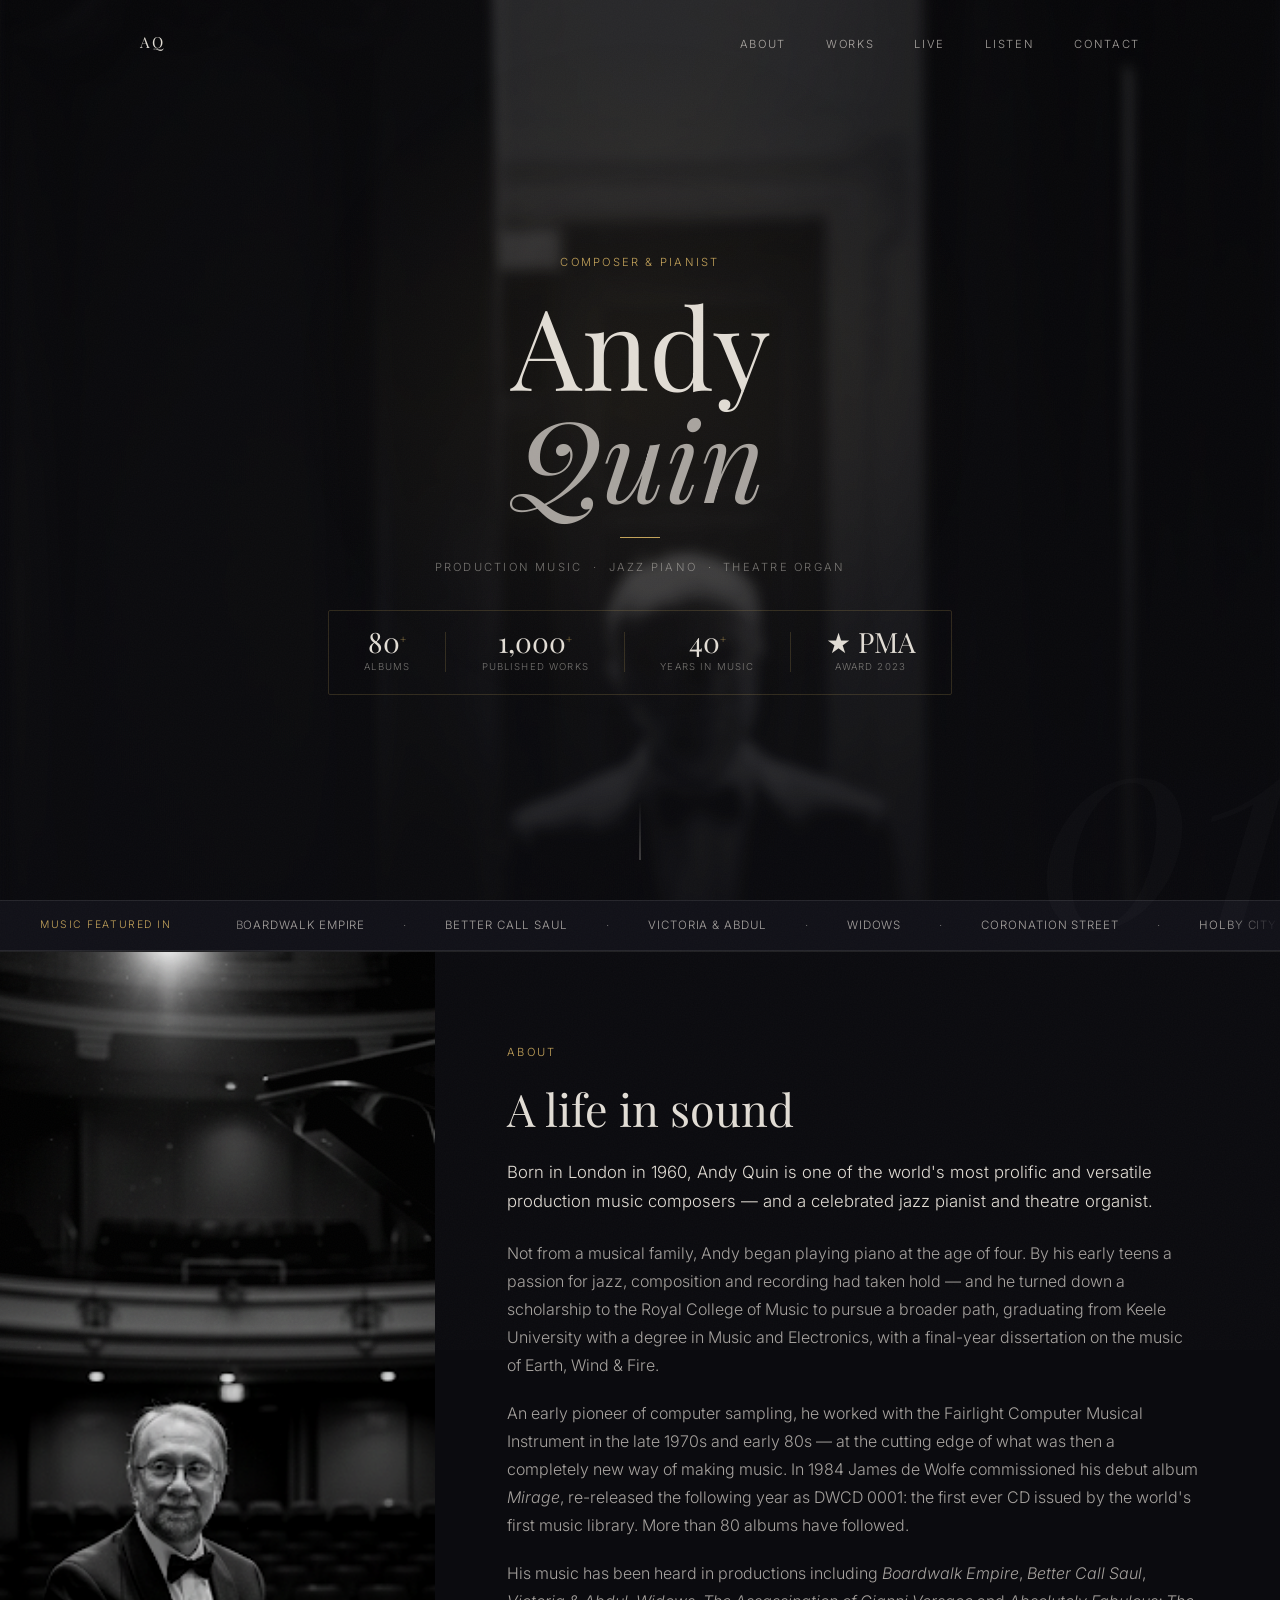
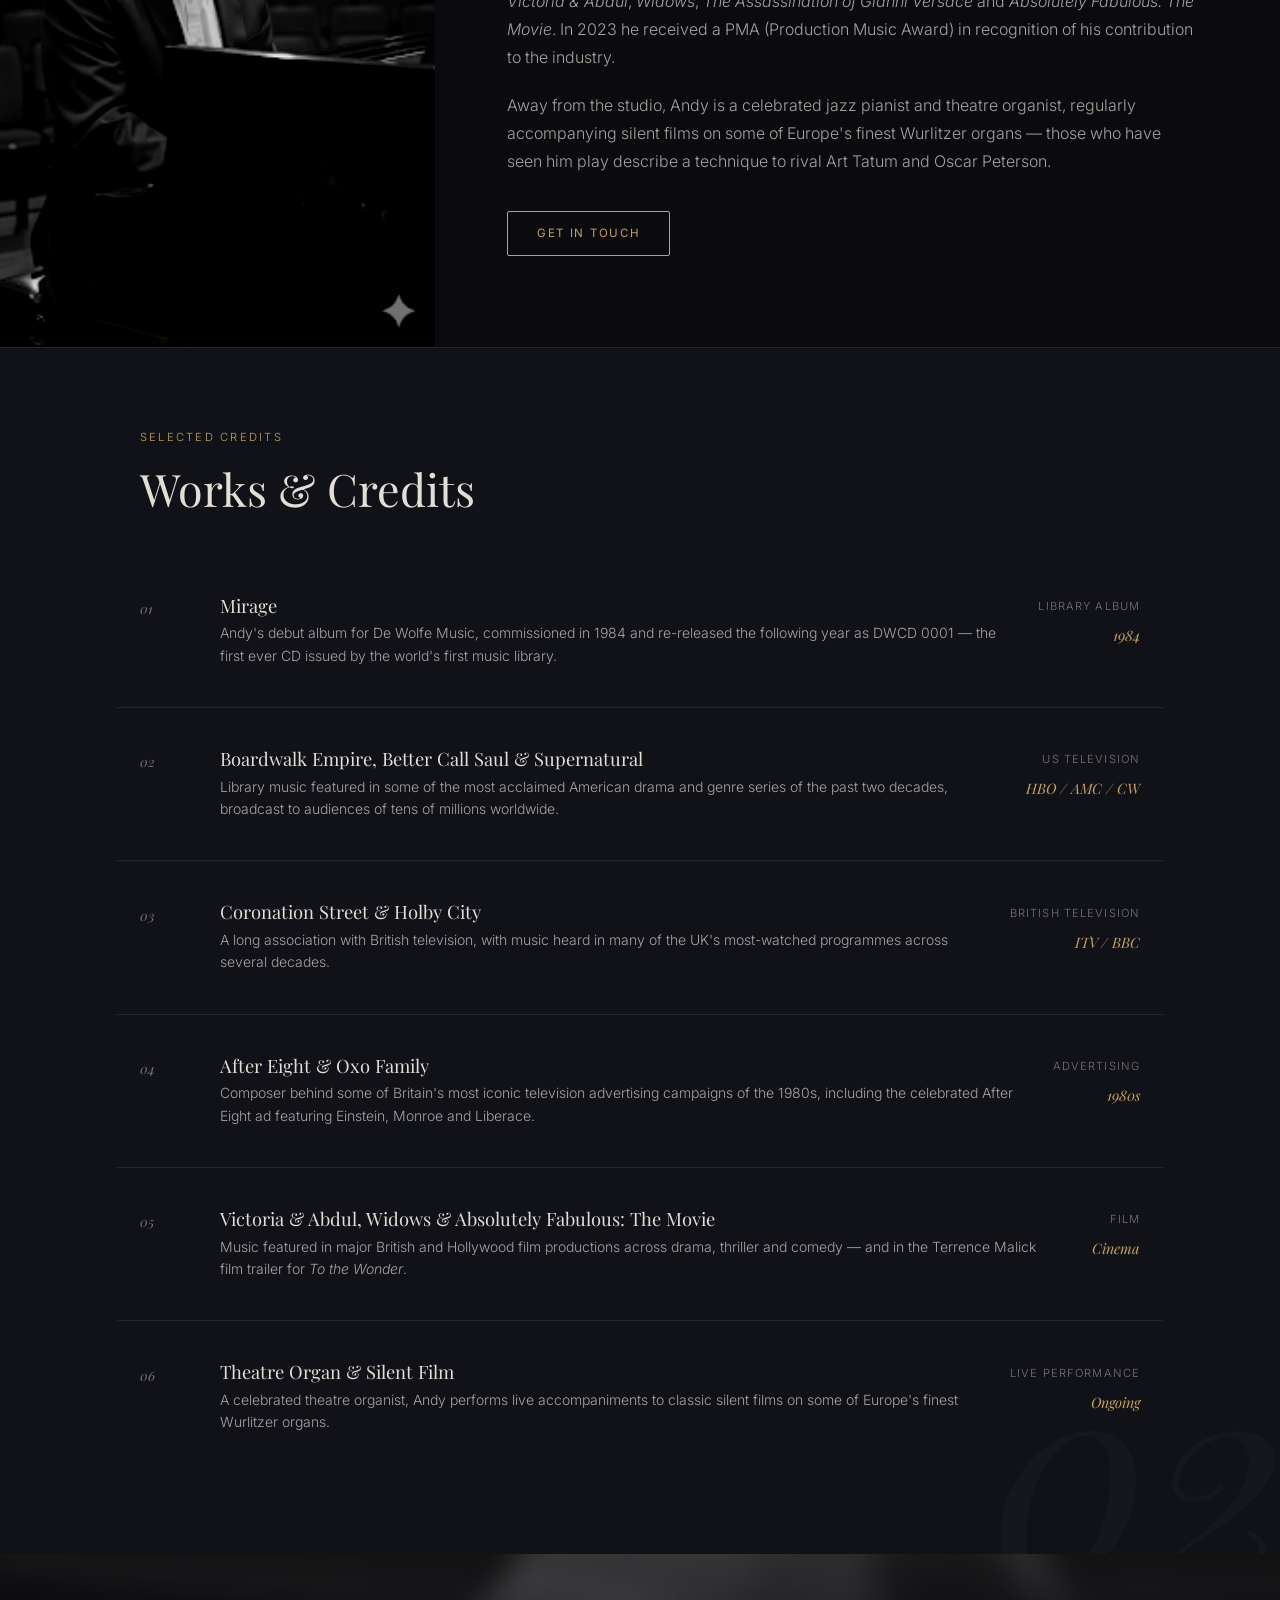
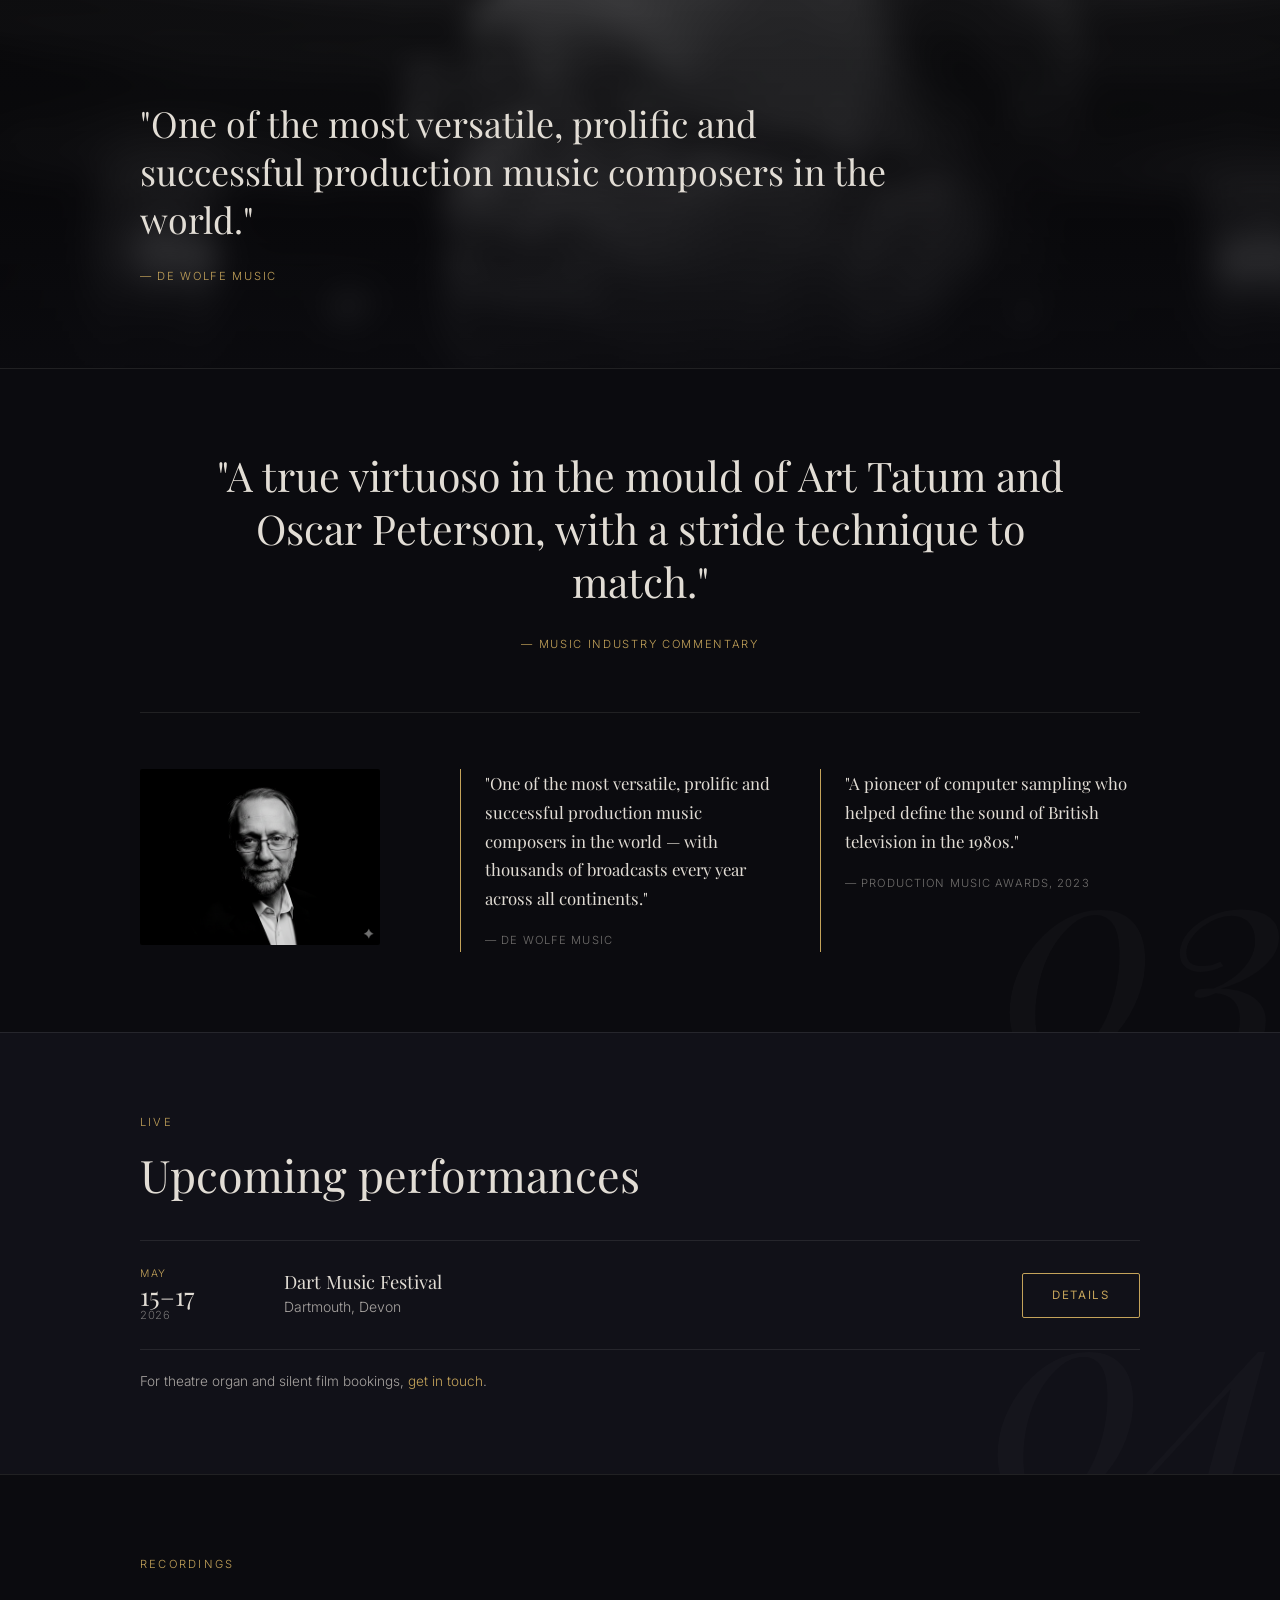
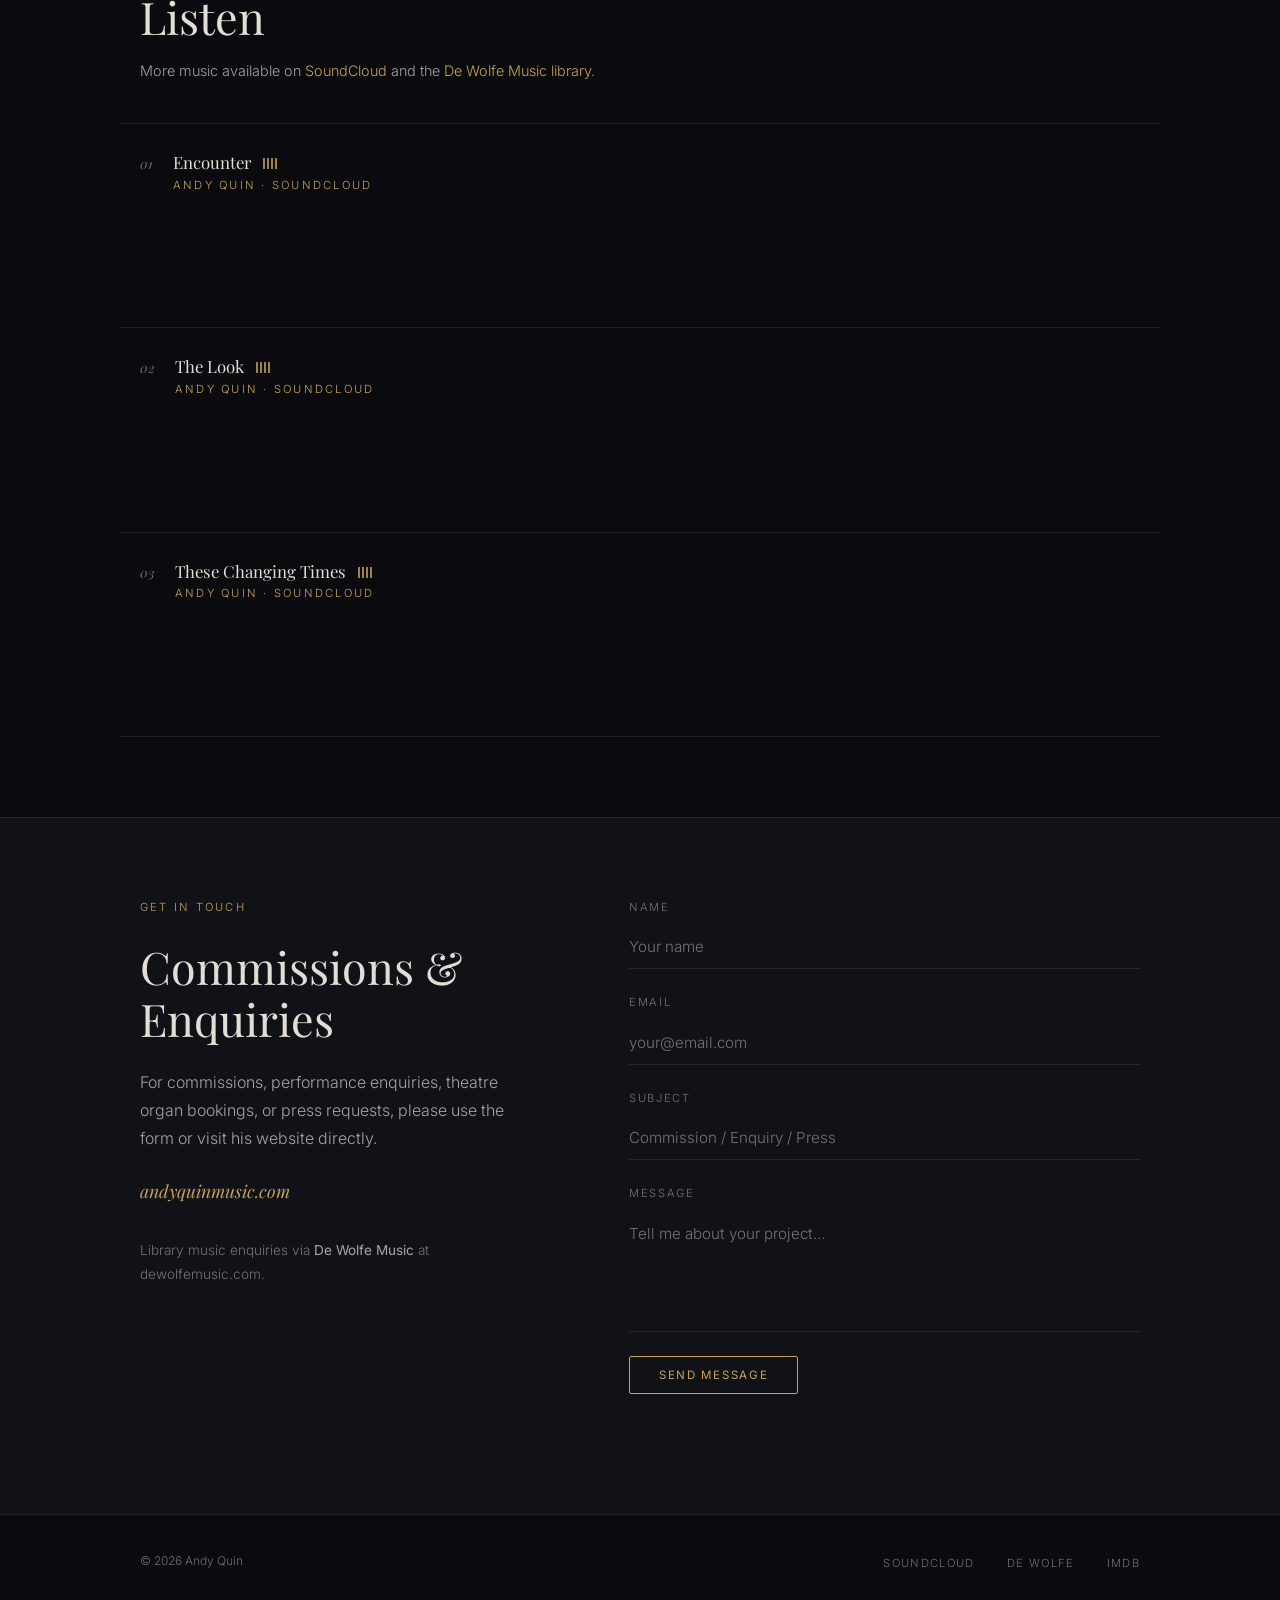
==== index.html @ f28c2cbe "Update site URLs after repository rename to Andy-website Co-Authored-By: Claude Fable 5 <noreply@ant" ====
<!DOCTYPE html>
<html lang="en-GB">
<head>
  <meta charset="UTF-8" />
  <meta name="viewport" content="width=device-width, initial-scale=1.0" />

  <!-- Primary SEO -->
  <title>Andy Quin | Composer, Jazz Pianist &amp; Theatre Organist</title>
  <meta name="description" content="Andy Quin is a British composer, jazz pianist and theatre organist. Over 80 albums for De Wolfe Music, with music heard in Boardwalk Empire, Better Call Saul, Victoria &amp; Abdul, and Coronation Street. PMA Award 2023." />
  <meta name="keywords" content="Andy Quin, composer, jazz pianist, theatre organist, production music, De Wolfe Music, British composer, film music, TV music" />
  <link rel="canonical" href="https://jqcode.github.io/Andy-website/" />

  <!-- Open Graph (social sharing) -->
  <meta property="og:type"        content="profile" />
  <meta property="og:title"       content="Andy Quin | Composer, Jazz Pianist &amp; Theatre Organist" />
  <meta property="og:description" content="British composer, jazz pianist and theatre organist. Over 80 albums for De Wolfe Music, with music heard in Boardwalk Empire, Better Call Saul, Victoria &amp; Abdul, and Coronation Street." />
  <meta property="og:url"         content="https://jqcode.github.io/Andy-website/" />
  <meta property="og:image"       content="https://jqcode.github.io/Andy-website/images/andy-piano.png" />
  <meta property="og:image:alt"   content="Andy Quin at a Steinway grand piano in a concert hall" />
  <meta property="og:locale"      content="en_GB" />
  <meta property="profile:first_name" content="Andy" />
  <meta property="profile:last_name"  content="Quin" />

  <!-- Twitter / X Card -->
  <meta name="twitter:card"        content="summary_large_image" />
  <meta name="twitter:title"       content="Andy Quin | Composer, Jazz Pianist &amp; Theatre Organist" />
  <meta name="twitter:description" content="British composer, jazz pianist and theatre organist. Over 80 albums for De Wolfe Music. PMA Award 2023." />
  <meta name="twitter:image"       content="https://jqcode.github.io/Andy-website/images/andy-piano.png" />

  <!-- Favicon (initials as inline SVG) -->
  <link rel="icon" href="data:image/svg+xml,<svg xmlns='http://www.w3.org/2000/svg' viewBox='0 0 32 32'><rect width='32' height='32' fill='%230b0b0f'/><text x='50%25' y='54%25' dominant-baseline='middle' text-anchor='middle' font-family='Georgia,serif' font-size='13' fill='%23c4a35a'>AQ</text></svg>" />

  <!-- Preload hero background image so it doesn't delay LCP -->
  <link rel="preload" as="image" href="images/andy-silhouette.png" fetchpriority="high" />

  <!-- Fonts -->
  <link rel="preconnect" href="https://fonts.googleapis.com" />
  <link rel="preconnect" href="https://fonts.gstatic.com" crossorigin />
  <link href="https://fonts.googleapis.com/css2?family=Playfair+Display:ital,wght@0,400;0,700;1,400;1,700&family=Inter:wght@200;300;400&display=swap" rel="stylesheet" />

  <link rel="stylesheet" href="styles.css" />

  <!-- Structured data: Person -->
  <script type="application/ld+json">
  {
    "@context": "https://schema.org",
    "@type": "Person",
    "name": "Andy Quin",
    "alternateName": "Andrew James Quin",
    "jobTitle": "Composer, Jazz Pianist and Theatre Organist",
    "description": "British composer, jazz pianist and theatre organist. One of the world's most prolific production music composers, with over 80 albums for De Wolfe Music and music heard in productions including Boardwalk Empire, Better Call Saul, Victoria & Abdul, and Coronation Street.",
    "birthDate": "1960-08-12",
    "birthPlace": {
      "@type": "Place",
      "name": "London, England"
    },
    "nationality": "British",
    "url": "https://jqcode.github.io/Andy-website/",
    "image": "https://jqcode.github.io/Andy-website/images/andy-piano.png",
    "sameAs": [
      "https://en.wikipedia.org/wiki/Andy_Quin",
      "https://www.imdb.com/name/nm1866213/",
      "https://soundcloud.com/andy-quin",
      "https://www.dewolfemusic.com/page/andy_quin",
      "http://www.andyquinmusic.com"
    ],
    "award": "Production Music Award (PMA) 2023",
    "alumniOf": {
      "@type": "CollegeOrUniversity",
      "name": "Keele University"
    },
    "genre": ["Production music", "Jazz", "Orchestral", "Film and television music"]
  }
  </script>

  <!-- Structured data: Upcoming event -->
  <script type="application/ld+json">
  {
    "@context": "https://schema.org",
    "@type": "MusicEvent",
    "name": "Andy Quin — Dart Music Festival",
    "startDate": "2026-05-15",
    "endDate": "2026-05-17",
    "eventStatus": "https://schema.org/EventScheduled",
    "eventAttendanceMode": "https://schema.org/OfflineEventAttendanceMode",
    "location": {
      "@type": "Place",
      "name": "Dart Music Festival",
      "address": {
        "@type": "PostalAddress",
        "addressLocality": "Dartmouth",
        "addressRegion": "Devon",
        "addressCountry": "GB"
      }
    },
    "performer": {
      "@type": "Person",
      "name": "Andy Quin"
    },
    "url": "https://www.dartmusicfestival.co.uk/act/andy-quin/"
  }
  </script>
</head>
<body>

  <!-- Preloader -->
  <div class="preloader" id="preloader" aria-hidden="true">
    <span class="preloader-logo">AQ</span>
  </div>

  <!-- Custom cursor (desktop only) -->
  <div class="cursor-dot"  id="cursor-dot"  aria-hidden="true"></div>
  <div class="cursor-ring" id="cursor-ring" aria-hidden="true"></div>

  <!-- Scroll progress line -->
  <div class="scroll-progress" id="scroll-progress" aria-hidden="true"></div>

  <main>
  <!-- Grain overlay -->
  <div class="grain" aria-hidden="true"></div>

  <!-- Navigation -->
  <nav id="nav">
    <div class="nav-inner">
      <a href="#hero" class="nav-logo">AQ</a>
      <button class="nav-toggle" aria-label="Toggle menu" aria-expanded="false">
        <span></span><span></span>
      </button>
      <ul class="nav-links">
        <li><a href="#about">About</a></li>
        <li><a href="#portfolio">Works</a></li>
        <li><a href="#live">Live</a></li>
        <li><a href="#audio">Listen</a></li>
        <li><a href="#contact">Contact</a></li>
      </ul>
    </div>
  </nav>

  <!-- Hero -->
  <section id="hero">
    <div class="hero-bg" aria-hidden="true"></div>
    <div class="hero-glow" aria-hidden="true"></div>
    <div class="hero-content reveal">
      <p class="label">Composer &amp; Pianist</p>
      <h1>
        <span class="h1-line h1-line-1">Andy</span><br />
        <span class="h1-line h1-line-2"><em>Quin</em></span>
      </h1>
      <div class="hero-rule" aria-hidden="true"></div>
      <p class="hero-sub">Production Music &nbsp;·&nbsp; Jazz Piano &nbsp;·&nbsp; Theatre Organ</p>
      <div class="hero-stats">
        <div class="hero-stat">
          <span class="stat-num"><span class="count" data-target="80">0</span><sup>+</sup></span>
          <span class="stat-label">Albums</span>
        </div>
        <div class="hero-stat-divider" aria-hidden="true"></div>
        <div class="hero-stat">
          <span class="stat-num"><span class="count" data-target="1000">0</span><sup>+</sup></span>
          <span class="stat-label">Published works</span>
        </div>
        <div class="hero-stat-divider" aria-hidden="true"></div>
        <div class="hero-stat">
          <span class="stat-num"><span class="count" data-target="40">0</span><sup>+</sup></span>
          <span class="stat-label">Years in music</span>
        </div>
        <div class="hero-stat-divider" aria-hidden="true"></div>
        <div class="hero-stat">
          <span class="stat-num">★ PMA</span>
          <span class="stat-label">Award 2023</span>
        </div>
      </div>
    </div>
    <a href="#about" class="hero-scroll" aria-label="Scroll down">
      <span class="hero-scroll-line"></span>
    </a>
  </section>

  <!-- Featured in -->
  <div class="featured-bar">
    <p class="featured-label">Music featured in</p>
    <div class="featured-ticker-wrap">
      <ul class="featured-ticker">
        <li>Boardwalk Empire</li>
        <li>Better Call Saul</li>
        <li>Victoria &amp; Abdul</li>
        <li>Widows</li>
        <li>Coronation Street</li>
        <li>Holby City</li>
        <li>Supernatural</li>
        <li>Absolutely Fabulous</li>
        <li>Boardwalk Empire</li>
        <li>Better Call Saul</li>
        <li>Victoria &amp; Abdul</li>
        <li>Widows</li>
        <li>Coronation Street</li>
        <li>Holby City</li>
        <li>Supernatural</li>
        <li>Absolutely Fabulous</li>
      </ul>
    </div>
  </div>

  <!-- About -->
  <section id="about">
    <div class="container two-col reveal">
      <div class="about-image clip-reveal">
        <div class="image-frame">
          <img src="images/andy-piano.png" alt="Andy Quin at a Steinway grand piano in a concert hall" loading="lazy" width="224" height="512" />
        </div>
      </div>
      <div class="about-text">
        <p class="label">About</p>
        <h2>A life in sound</h2>
        <p class="lead">Born in London in 1960, Andy Quin is one of the world's most prolific and versatile production music composers — and a celebrated jazz pianist and theatre organist.</p>
        <p>Not from a musical family, Andy began playing piano at the age of four. By his early teens a passion for jazz, composition and recording had taken hold — and he turned down a scholarship to the Royal College of Music to pursue a broader path, graduating from Keele University with a degree in Music and Electronics, with a final-year dissertation on the music of Earth, Wind &amp; Fire.</p>
        <p class="mobile-hide">An early pioneer of computer sampling, he worked with the Fairlight Computer Musical Instrument in the late 1970s and early 80s — at the cutting edge of what was then a completely new way of making music. In 1984 James de Wolfe commissioned his debut album <em>Mirage</em>, re-released the following year as DWCD 0001: the first ever CD issued by the world's first music library. More than 80 albums have followed.</p>
        <p class="mobile-hide">His music has been heard in productions including <em>Boardwalk Empire</em>, <em>Better Call Saul</em>, <em>Victoria &amp; Abdul</em>, <em>Widows</em>, <em>The Assassination of Gianni Versace</em> and <em>Absolutely Fabulous: The Movie</em>. In 2023 he received a PMA (Production Music Award) in recognition of his contribution to the industry.</p>
        <p>Away from the studio, Andy is a celebrated jazz pianist and theatre organist, regularly accompanying silent films on some of Europe's finest Wurlitzer organs — those who have seen him play describe a technique to rival Art Tatum and Oscar Peterson.</p>
        <a href="#contact" class="btn">Get in touch</a>
      </div>
    </div>
  </section>

  <!-- Portfolio -->
  <section id="portfolio">
    <div class="container">
      <div class="section-header reveal">
        <p class="label">Selected credits</p>
        <h2>Works &amp; Credits</h2>
      </div>
      <ol class="works-list">

        <li class="work-row reveal">
          <span class="work-num">01</span>
          <div class="work-main">
            <h3>Mirage</h3>
            <p>Andy's debut album for De Wolfe Music, commissioned in 1984 and re-released the following year as DWCD 0001 — the first ever CD issued by the world's first music library.</p>
          </div>
          <div class="work-meta">
            <span class="work-type">Library Album</span>
            <span class="work-year">1984</span>
          </div>
        </li>

        <li class="work-row reveal">
          <span class="work-num">02</span>
          <div class="work-main">
            <h3>Boardwalk Empire, Better Call Saul &amp; Supernatural</h3>
            <p>Library music featured in some of the most acclaimed American drama and genre series of the past two decades, broadcast to audiences of tens of millions worldwide.</p>
          </div>
          <div class="work-meta">
            <span class="work-type">US Television</span>
            <span class="work-year">HBO / AMC / CW</span>
          </div>
        </li>

        <li class="work-row reveal">
          <span class="work-num">03</span>
          <div class="work-main">
            <h3>Coronation Street &amp; Holby City</h3>
            <p>A long association with British television, with music heard in many of the UK's most-watched programmes across several decades.</p>
          </div>
          <div class="work-meta">
            <span class="work-type">British Television</span>
            <span class="work-year">ITV / BBC</span>
          </div>
        </li>

        <li class="work-row reveal">
          <span class="work-num">04</span>
          <div class="work-main">
            <h3>After Eight &amp; Oxo Family</h3>
            <p>Composer behind some of Britain's most iconic television advertising campaigns of the 1980s, including the celebrated After Eight ad featuring Einstein, Monroe and Liberace.</p>
          </div>
          <div class="work-meta">
            <span class="work-type">Advertising</span>
            <span class="work-year">1980s</span>
          </div>
        </li>

        <li class="work-row reveal">
          <span class="work-num">05</span>
          <div class="work-main">
            <h3>Victoria &amp; Abdul, Widows &amp; Absolutely Fabulous: The Movie</h3>
            <p>Music featured in major British and Hollywood film productions across drama, thriller and comedy — and in the Terrence Malick film trailer for <em>To the Wonder</em>.</p>
          </div>
          <div class="work-meta">
            <span class="work-type">Film</span>
            <span class="work-year">Cinema</span>
          </div>
        </li>

        <li class="work-row reveal">
          <span class="work-num">06</span>
          <div class="work-main">
            <h3>Theatre Organ &amp; Silent Film</h3>
            <p>A celebrated theatre organist, Andy performs live accompaniments to classic silent films on some of Europe's finest Wurlitzer organs.</p>
          </div>
          <div class="work-meta">
            <span class="work-type">Live Performance</span>
            <span class="work-year">Ongoing</span>
          </div>
        </li>

      </ol>
    </div>
  </section>

  <!-- Cinematic break -->
  <div class="image-break" aria-hidden="true">
    <div class="image-break-bg" aria-hidden="true"></div>
    <div class="image-break-inner">
      <p class="image-break-quote">"One of the most versatile, prolific and successful production music composers in the world."</p>
      <cite>— De Wolfe Music</cite>
    </div>
  </div>

  <!-- Press quotes -->
  <section id="press">
    <div class="container">
      <div class="press-featured reveal">
        <p class="press-featured-quote">"A true virtuoso in the mould of Art&nbsp;Tatum and Oscar&nbsp;Peterson, with a stride technique to match."</p>
        <cite>— Music industry commentary</cite>
      </div>
      <div class="press-lower">
        <div class="press-portrait reveal">
          <img src="images/andy-portrait.png" alt="Andy Quin — close-up portrait" loading="lazy" width="512" height="374" />
        </div>
        <div class="quotes-grid">
          <blockquote class="quote reveal">
            <p>"One of the most versatile, prolific and successful production music composers in the world — with thousands of broadcasts every year across all continents."</p>
            <cite>— De Wolfe Music</cite>
          </blockquote>
          <blockquote class="quote reveal">
            <p>"A pioneer of computer sampling who helped define the sound of British television in the 1980s."</p>
            <cite>— Production Music Awards, 2023</cite>
          </blockquote>
        </div>
      </div>
    </div>
  </section>

  <!-- Live -->
  <section id="live">
    <div class="container">
      <div class="section-header reveal">
        <p class="label">Live</p>
        <h2>Upcoming performances</h2>
      </div>
      <div class="events-list">
        <div class="event-row reveal">
          <div class="event-date">
            <span class="event-month">May</span>
            <span class="event-day">15–17</span>
            <span class="event-year">2026</span>
          </div>
          <div class="event-info">
            <h3>Dart Music Festival</h3>
            <p>Dartmouth, Devon</p>
          </div>
          <a href="https://www.dartmusicfestival.co.uk/act/andy-quin/" target="_blank" rel="noopener" class="btn">Details</a>
        </div>
        <p class="events-note reveal">For theatre organ and silent film bookings, <a href="#contact">get in touch</a>.</p>
      </div>
    </div>
  </section>

  <!-- Audio -->
  <section id="audio">
    <div class="container">
      <div class="section-header reveal">
        <p class="label">Recordings</p>
        <h2>Listen</h2>
        <p style="color:var(--text2);font-size:.9rem;">More music available on <a href="https://soundcloud.com/andy-quin" target="_blank" rel="noopener" style="color:var(--gold)">SoundCloud</a> and the <a href="https://www.dewolfemusic.com/page/andy_quin" target="_blank" rel="noopener" style="color:var(--gold)">De Wolfe Music library</a>.</p>
      </div>
      <div class="audio-list">

        <div class="sc-item reveal">
          <div class="sc-meta">
            <span class="sc-num">01</span>
            <div class="sc-titles">
              <h3>Encounter <span class="eq" aria-hidden="true"><i></i><i></i><i></i><i></i></span></h3>
              <span class="label">Andy Quin · SoundCloud</span>
            </div>
          </div>
          <iframe class="sc-embed" scrolling="no" frameborder="no" allow="autoplay"
            src="https://w.soundcloud.com/player/?url=https%3A//soundcloud.com/andy-quin/encounter&color=%23c4a35a&auto_play=false&hide_related=true&show_comments=false&show_user=false&show_reposts=false&show_teaser=false"></iframe>
        </div>

        <div class="sc-item reveal">
          <div class="sc-meta">
            <span class="sc-num">02</span>
            <div class="sc-titles">
              <h3>The Look <span class="eq" aria-hidden="true"><i></i><i></i><i></i><i></i></span></h3>
              <span class="label">Andy Quin · SoundCloud</span>
            </div>
          </div>
          <iframe class="sc-embed" scrolling="no" frameborder="no" allow="autoplay"
            src="https://w.soundcloud.com/player/?url=https%3A//soundcloud.com/andy-quin/the-look&color=%23c4a35a&auto_play=false&hide_related=true&show_comments=false&show_user=false&show_reposts=false&show_teaser=false"></iframe>
        </div>

        <div class="sc-item reveal">
          <div class="sc-meta">
            <span class="sc-num">03</span>
            <div class="sc-titles">
              <h3>These Changing Times <span class="eq" aria-hidden="true"><i></i><i></i><i></i><i></i></span></h3>
              <span class="label">Andy Quin · SoundCloud</span>
            </div>
          </div>
          <iframe class="sc-embed" scrolling="no" frameborder="no" allow="autoplay"
            src="https://w.soundcloud.com/player/?url=https%3A//soundcloud.com/andy-quin/these-changing-times&color=%23c4a35a&auto_play=false&hide_related=true&show_comments=false&show_user=false&show_reposts=false&show_teaser=false"></iframe>
        </div>

      </div>
    </div>
  </section>

  <!-- Contact -->
  <section id="contact">
    <div class="container contact-inner">
      <div class="contact-text reveal">
        <p class="label">Get in touch</p>
        <h2>Commissions &amp; Enquiries</h2>
        <p>For commissions, performance enquiries, theatre organ bookings, or press requests, please use the form or visit his website directly.</p>
        <a href="http://www.andyquinmusic.com" target="_blank" rel="noopener" class="contact-email">andyquinmusic.com</a>
        <p class="contact-rep">Library music enquiries via <strong>De Wolfe Music</strong> at dewolfemusic.com.</p>
      </div>
      <!-- Replace YOUR_FORM_ID with your Formspree form ID at formspree.io -->
      <form class="contact-form reveal" action="https://formspree.io/f/YOUR_FORM_ID" method="POST" novalidate>
        <label for="name">
          <span>Name</span>
          <input id="name" name="name" type="text" required placeholder="Your name" />
        </label>
        <label for="email">
          <span>Email</span>
          <input id="email" name="email" type="email" required placeholder="your@email.com" />
        </label>
        <label for="subject">
          <span>Subject</span>
          <input id="subject" name="subject" type="text" placeholder="Commission / Enquiry / Press" />
        </label>
        <label for="message">
          <span>Message</span>
          <textarea id="message" name="message" required rows="5" placeholder="Tell me about your project…"></textarea>
        </label>
        <button type="submit" class="btn">Send message</button>
        <p class="form-status" aria-live="polite"></p>
      </form>
    </div>
  </section>

  <!-- Footer -->
  <footer>
    <div class="container footer-inner">
      <p>&copy; <span id="year"></span> Andy Quin</p>
      <ul class="footer-links">
        <li><a href="https://soundcloud.com/andy-quin" target="_blank" rel="noopener">SoundCloud</a></li>
        <li><a href="https://www.dewolfemusic.com/page/andy_quin" target="_blank" rel="noopener">De Wolfe</a></li>
        <li><a href="https://www.imdb.com/name/nm1866213/" target="_blank" rel="noopener">IMDb</a></li>
      </ul>
    </div>
  </footer>
  </main>

  <script src="script.js"></script>
</body>
</html>
---- styles.css ----
/* ─── Reset & base ─────────────────────────────────────────────────────────── */
*, *::before, *::after { box-sizing: border-box; margin: 0; padding: 0; }

:root {
  --bg:       #0b0b0f;
  --bg2:      #111118;
  --bg3:      #16161f;
  --text:     #e2ddd5;
  --text2:    rgba(226,221,213,.72);
  --text3:    rgba(226,221,213,.48);
  --gold:     #c4a35a;
  --gold2:    #dbbf7a;
  --rule:     rgba(226,221,213,.1);
  --radius:   2px;
  --font-serif: 'Playfair Display', Georgia, serif;
  --font-sans:  'Inter', system-ui, sans-serif;
  --ease:     cubic-bezier(.22,.61,.36,1);
}

html { scroll-behavior: smooth; font-size: 16px; }

body {
  font-family: var(--font-sans);
  font-weight: 300;
  color: var(--text);
  background: var(--bg);
  line-height: 1.75;
  -webkit-font-smoothing: antialiased;
}

h1, h2, h3 { font-family: var(--font-serif); font-weight: 400; line-height: 1.15; }
h2 { font-size: clamp(2rem, 4vw, 2.8rem); margin-bottom: 2.5rem; }
h3 { font-size: 1.15rem; }

p { color: var(--text2); }
a { color: inherit; text-decoration: none; }

/* Keep aspect ratio: width/height attributes reserve space but must not
   force a fixed height once CSS makes the width fluid */
img { max-width: 100%; height: auto; }

.container { max-width: 1080px; margin: 0 auto; padding: 0 2.5rem; }
section { padding: 5rem 0; }

.label {
  font-size: .7rem;
  letter-spacing: .2em;
  text-transform: uppercase;
  color: var(--gold);
  margin-bottom: 1rem;
  display: block;
}

.section-header { margin-bottom: 2.5rem; }
.section-header h2 { margin-bottom: 1rem; }

::selection { background: rgba(196,163,90,.35); color: var(--text); }

/* ─── Scroll progress line ──────────────────────────────────────────────────── */
.scroll-progress {
  position: fixed;
  top: 0; left: 0; right: 0;
  height: 2px;
  background: linear-gradient(to right, var(--gold), var(--gold2));
  transform: scaleX(0);
  transform-origin: left;
  z-index: 101;
  pointer-events: none;
}

/* ─── Grain ─────────────────────────────────────────────────────────────────── */
.grain {
  position: fixed;
  inset: -50%;
  width: 200%;
  height: 200%;
  background-image:
    url("data:image/svg+xml,%3Csvg xmlns='http://www.w3.org/2000/svg' width='300' height='300'%3E%3Cfilter id='n'%3E%3CfeTurbulence type='fractalNoise' baseFrequency='0.75' numOctaves='4' stitchTiles='stitch'/%3E%3C/filter%3E%3Crect width='300' height='300' filter='url(%23n)' opacity='1'/%3E%3C/svg%3E");
  opacity: .028;
  pointer-events: none;
  z-index: 9999;
  animation: grain-shift 8s steps(2) infinite;
}
@keyframes grain-shift {
  0%   { transform: translate(0, 0); }
  25%  { transform: translate(-2%, -1%); }
  50%  { transform: translate(1%, 2%); }
  75%  { transform: translate(2%, -2%); }
  100% { transform: translate(0, 0); }
}

/* ─── Preloader ─────────────────────────────────────────────────────────────── */
.preloader {
  position: fixed;
  inset: 0;
  background: var(--bg);
  z-index: 10000;
  display: flex;
  align-items: center;
  justify-content: center;
  transition: opacity .7s var(--ease), visibility .7s var(--ease);
}
.preloader.done {
  opacity: 0;
  visibility: hidden;
  pointer-events: none;
}
.preloader-logo {
  font-family: var(--font-serif);
  font-style: italic;
  font-size: 2.2rem;
  letter-spacing: .3em;
  color: var(--gold);
  animation: preloader-in 1s var(--ease) both;
}
@keyframes preloader-in {
  from { opacity: 0; transform: scale(.92); }
  to   { opacity: 1; transform: scale(1); }
}

/* ─── Custom cursor (desktop only) ──────────────────────────────────────────── */
.cursor-dot,
.cursor-ring {
  position: fixed;
  border-radius: 50%;
  pointer-events: none;
  z-index: 9998;
  transform: translate(-50%, -50%);
  opacity: 0;
  transition: opacity .4s;
}
.cursor-dot {
  width: 5px; height: 5px;
  background: var(--gold);
  transition: opacity .4s, transform .08s linear;
}
.cursor-ring {
  width: 34px; height: 34px;
  border: 1px solid rgba(196,163,90,.45);
  transition: opacity .4s, width .25s var(--ease), height .25s var(--ease),
              border-color .25s, transform .12s linear;
}
body.cursor-ready .cursor-dot,
body.cursor-ready .cursor-ring { opacity: 1; }
body.cursor-hover .cursor-ring {
  width: 52px; height: 52px;
  border-color: rgba(196,163,90,.9);
}
@media (hover: none), (pointer: coarse) {
  .cursor-dot, .cursor-ring { display: none; }
}

/* ─── Scroll reveal ─────────────────────────────────────────────────────────── */
.reveal {
  opacity: 0;
  transform: translateY(24px);
  transition: opacity .8s var(--ease), transform .8s var(--ease);
}
.reveal.visible {
  opacity: 1;
  transform: translateY(0);
}

/* Clip-path wipe reveal (for About image).
   The clip lives on the inner frame, not the observed element — a fully
   clipped element reports zero intersection and the reveal never fires. */
.clip-reveal .image-frame {
  clip-path: inset(0 0 100% 0);
  transition: clip-path 1.1s cubic-bezier(.22,.61,.36,1);
}
.clip-reveal.visible .image-frame {
  clip-path: inset(0 0 0% 0);
}

/* Hero h1 line stagger */
.h1-line {
  display: inline-block;
  opacity: 0;
  transform: translateY(28px);
  transition: opacity 1s var(--ease), transform 1s var(--ease);
}
.h1-line-2 { transition-delay: .18s; }
.hero-content.visible .h1-line {
  opacity: 1;
  transform: translateY(0);
}

/* Per-letter rise (spans injected by JS; falls back to line stagger above) */
.h1-line.has-chars {
  opacity: 1;
  transform: none;
  transition: none;
}
.char {
  display: inline-block;
  opacity: 0;
  transform: translateY(.7em) rotate(3deg);
  transition: opacity .7s var(--ease), transform .95s var(--ease);
  transition-delay: calc(var(--lb, 0s) + var(--ci) * .045s);
}
.h1-line-2 .char { --lb: .3s; }
.hero-content.visible .char {
  opacity: 1;
  transform: translateY(0) rotate(0deg);
}

/* Once scroll parallax takes over the hero content, kill the reveal transition */
.hero-content.parallax { transition: none; }

/* ─── Buttons ───────────────────────────────────────────────────────────────── */
.btn {
  display: inline-block;
  padding: .7rem 1.8rem;
  border: 1px solid var(--gold);
  color: var(--gold);
  font-family: var(--font-sans);
  font-weight: 400;
  font-size: .72rem;
  letter-spacing: .15em;
  text-transform: uppercase;
  border-radius: var(--radius);
  cursor: pointer;
  background: transparent;
  position: relative;
  overflow: hidden;
  transition: color .35s var(--ease), transform .35s var(--ease);
  will-change: transform;
  z-index: 1;
}
.btn::after {
  content: '';
  position: absolute;
  inset: 0;
  background: var(--gold);
  transform: translateX(-101%);
  transition: transform .4s cubic-bezier(.22,.61,.36,1);
  z-index: -1;
}
.btn:hover { color: var(--bg); }
.btn:hover::after { transform: translateX(0); }

/* ─── Nav ───────────────────────────────────────────────────────────────────── */
#nav {
  position: fixed;
  top: 0; left: 0; right: 0;
  z-index: 100;
  padding: 1.75rem 0;
  transition: padding .4s var(--ease), background .4s;
}
#nav.scrolled {
  background: rgba(11,11,15,.92);
  backdrop-filter: blur(12px);
  -webkit-backdrop-filter: blur(12px);
  padding: 1.1rem 0;
  border-bottom: 1px solid var(--rule);
}

.nav-inner {
  max-width: 1080px;
  margin: 0 auto;
  padding: 0 2.5rem;
  display: flex;
  align-items: center;
  justify-content: space-between;
}

.nav-logo {
  font-family: var(--font-serif);
  font-size: .95rem;
  letter-spacing: .12em;
  color: var(--text);
}

.nav-links {
  list-style: none;
  display: flex;
  gap: 2.5rem;
}
.nav-links a {
  font-size: .7rem;
  letter-spacing: .15em;
  text-transform: uppercase;
  color: var(--text2);
  transition: color .2s;
  position: relative;
}
.nav-links a::after {
  content: '';
  position: absolute;
  left: 0; right: 0; bottom: -5px;
  height: 1px;
  background: var(--gold);
  transform: scaleX(0);
  transform-origin: right;
  transition: transform .35s var(--ease);
}
.nav-links a:hover { color: var(--text); }
.nav-links a:hover::after {
  transform: scaleX(1);
  transform-origin: left;
}

.nav-toggle {
  display: none;
  flex-direction: column;
  gap: 6px;
  background: none;
  border: none;
  cursor: pointer;
  padding: 4px;
}
.nav-toggle span {
  display: block;
  width: 22px; height: 1px;
  background: var(--text);
  transition: transform .3s, opacity .3s;
}

/* ─── Hero ──────────────────────────────────────────────────────────────────── */
#hero {
  min-height: 100svh;
  display: flex;
  flex-direction: column;
  align-items: center;
  justify-content: center;
  text-align: center;
  position: relative;
  overflow: hidden;
  padding: 6rem 2rem 3rem;
}

/* Separate element for parallax — avoids iOS background-attachment:fixed bug */
.hero-bg {
  position: absolute;
  inset: -25% 0;
  background-image:
    linear-gradient(to bottom, rgba(11,11,15,.45) 0%, rgba(11,11,15,.75) 55%, rgba(11,11,15,1) 100%),
    url('images/andy-silhouette.png');
  background-size: cover;
  background-position: center 20%;
  will-change: transform;
  z-index: 0;
}

.hero-glow {
  position: absolute;
  top: 50%; left: 50%;
  transform: translate(-50%, -60%);
  width: 700px;
  height: 700px;
  max-width: 140vw;
  background: radial-gradient(ellipse, rgba(196,163,90,.07) 0%, transparent 70%);
  pointer-events: none;
  z-index: 0;
  animation: glow-breathe 9s ease-in-out infinite;
}
@keyframes glow-breathe {
  0%, 100% { opacity: .6; transform: translate(-50%, -60%) scale(1); }
  50%      { opacity: 1;  transform: translate(-50%, -60%) scale(1.18); }
}

.hero-content { position: relative; z-index: 1; }
.hero-scroll  { z-index: 1; }

#hero h1 {
  font-size: clamp(4rem, 9.5vw, 7rem);
  color: var(--text);
  line-height: 1;
  margin-bottom: 1.5rem;
  font-weight: 400;
}
#hero h1 em {
  font-style: italic;
  color: var(--text2);
}

.hero-rule {
  width: 40px;
  height: 1px;
  background: var(--gold);
  margin: 0 auto 1.25rem;
}

.hero-sub {
  font-size: .7rem;
  letter-spacing: .2em;
  text-transform: uppercase;
  color: var(--text3);
}

/* Stats bar inside hero */
.hero-stats {
  display: flex;
  align-items: center;
  justify-content: center;
  gap: 0;
  margin-top: 2rem;
  border: 1px solid rgba(196,163,90,.2);
  border-radius: var(--radius);
  overflow: hidden;
}

.hero-stat {
  display: flex;
  flex-direction: column;
  align-items: center;
  padding: 1rem 1.75rem;
  gap: .2rem;
}

.stat-num {
  font-family: var(--font-serif);
  font-size: 1.5rem;
  color: var(--text);
  line-height: 1;
}
.stat-num sup {
  font-size: .65rem;
  vertical-align: super;
  color: var(--gold);
}

.stat-label {
  font-size: .6rem;
  letter-spacing: .12em;
  text-transform: uppercase;
  color: var(--text3);
}

.hero-stat-divider {
  width: 1px;
  height: 2.5rem;
  background: rgba(196,163,90,.2);
  flex-shrink: 0;
}

/* Featured-in ticker */
.featured-bar {
  background: var(--bg2);
  border-top: 1px solid var(--rule);
  border-bottom: 1px solid var(--rule);
  padding: .9rem 0;
  display: flex;
  align-items: center;
  gap: 1.5rem;
  overflow: hidden;
}

.featured-label {
  font-size: .65rem;
  letter-spacing: .15em;
  text-transform: uppercase;
  color: var(--gold);
  white-space: nowrap;
  padding-left: 2.5rem;
  flex-shrink: 0;
}

.featured-ticker-wrap {
  overflow: hidden;
  flex: 1;
  mask-image: linear-gradient(to right, transparent, black 5%, black 95%, transparent);
  -webkit-mask-image: linear-gradient(to right, transparent, black 5%, black 95%, transparent);
}

.featured-ticker {
  display: flex;
  list-style: none;
  gap: 0;
  animation: ticker 28s linear infinite;
  width: max-content;
}

.featured-ticker li {
  font-size: .72rem;
  letter-spacing: .08em;
  text-transform: uppercase;
  color: var(--text2);
  padding: 0 2.5rem;
  position: relative;
  white-space: nowrap;
}
.featured-ticker li::after {
  content: '·';
  position: absolute;
  right: 0;
  transform: translateX(50%);
  color: var(--text3);
}

@keyframes ticker {
  from { transform: translateX(0); }
  to   { transform: translateX(-50%); }
}

.hero-scroll {
  position: absolute;
  bottom: 2.5rem;
  left: 50%;
  transform: translateX(-50%);
  display: flex;
  flex-direction: column;
  align-items: center;
  gap: 0;
}
.hero-scroll-line {
  display: block;
  width: 1px;
  height: 60px;
  background: linear-gradient(to bottom, transparent, var(--text3));
  animation: scroll-line 2.2s ease-in-out infinite;
}
@keyframes scroll-line {
  0%   { transform: scaleY(0); transform-origin: top; }
  50%  { transform: scaleY(1); transform-origin: top; }
  51%  { transform: scaleY(1); transform-origin: bottom; }
  100% { transform: scaleY(0); transform-origin: bottom; }
}

/* ─── About ─────────────────────────────────────────────────────────────────── */
#about { border-top: 1px solid var(--rule); }

.two-col {
  display: grid;
  grid-template-columns: 1fr 1.4fr;
  gap: 6rem;
  align-items: center;
}

.image-frame {
  position: relative;
}
.image-frame::before {
  content: '';
  position: absolute;
  inset: -12px 12px 12px -12px;
  border: 1px solid var(--rule);
  border-radius: var(--radius);
}
.image-frame img {
  width: 100%;
  display: block;
  border-radius: var(--radius);
  position: relative;
  z-index: 1;
  filter: brightness(.92) contrast(1.05);
}

.about-text h2 { margin-bottom: 1.5rem; }
.about-text .lead {
  font-size: 1.05rem;
  font-weight: 300;
  color: var(--text);
  margin-bottom: 1.5rem;
  line-height: 1.7;
}
.about-text p { margin-bottom: 1.25rem; }
.about-text .btn { margin-top: 1rem; }

/* ─── Portfolio ─────────────────────────────────────────────────────────────── */
#portfolio { border-top: 1px solid var(--rule); }

.works-list {
  list-style: none;
  border-top: 1px solid var(--rule);
}

.work-row {
  display: grid;
  grid-template-columns: 3rem 1fr auto;
  gap: 2rem;
  align-items: start;
  padding: 2.25rem 0;
  border-bottom: 1px solid var(--rule);
  transition: background .2s;
  position: relative;
}
.work-row::before {
  content: '';
  position: absolute;
  left: -2.5rem; right: -2.5rem;
  top: 0; bottom: 0;
  background: rgba(196,163,90,.03);
  opacity: 0;
  transition: opacity .25s;
}
.work-row:hover::before { opacity: 1; }

.work-num {
  font-family: var(--font-serif);
  font-style: italic;
  font-size: .85rem;
  color: var(--text3);
  padding-top: .15rem;
}

.work-main h3 { color: var(--text); margin-bottom: .4rem; }
.work-main p { font-size: .875rem; line-height: 1.6; }

.work-meta {
  text-align: right;
  display: flex;
  flex-direction: column;
  gap: .4rem;
  padding-top: .15rem;
}
.work-type {
  font-size: .7rem;
  letter-spacing: .1em;
  text-transform: uppercase;
  color: var(--text3);
  white-space: nowrap;
}
.work-year {
  font-family: var(--font-serif);
  font-style: italic;
  font-size: .9rem;
  color: var(--gold);
}

/* ─── Press quotes ───────────────────────────────────────────────────────────── */
#press { border-top: 1px solid var(--rule); }

.press-portrait img {
  width: 100%;
  border-radius: var(--radius);
  filter: brightness(.88) contrast(1.08);
  display: block;
}

.quotes-grid {
  display: grid;
  grid-template-columns: repeat(auto-fill, minmax(280px, 1fr));
  gap: 2rem;
}

.quote {
  border-left: 1px solid var(--gold);
  padding: 0 0 0 1.5rem;
}
.quote p {
  font-family: var(--font-serif);
  font-size: 1.05rem;
  color: var(--text);
  line-height: 1.7;
  margin-bottom: .75rem;
}
.quote cite {
  font-size: .7rem;
  letter-spacing: .1em;
  text-transform: uppercase;
  color: var(--text3);
  font-style: normal;
}

/* ─── Live events ────────────────────────────────────────────────────────────── */
#live { border-top: 1px solid var(--rule); }

.events-list { display: flex; flex-direction: column; gap: 0; }

.event-row {
  display: grid;
  grid-template-columns: 7rem 1fr auto;
  align-items: center;
  gap: 2rem;
  padding: 1.75rem 0;
  border-bottom: 1px solid var(--rule);
}
.event-row:first-child { border-top: 1px solid var(--rule); }

.event-date {
  display: flex;
  flex-direction: column;
  line-height: 1;
}
.event-month {
  font-size: .65rem;
  letter-spacing: .15em;
  text-transform: uppercase;
  color: var(--gold);
  margin-bottom: .2rem;
}
.event-day {
  font-family: var(--font-serif);
  font-size: 1.6rem;
  color: var(--text);
  margin-bottom: .1rem;
}
.event-year {
  font-size: .7rem;
  color: var(--text3);
  letter-spacing: .05em;
}

.event-info h3 { color: var(--text); margin-bottom: .2rem; }
.event-info p { font-size: .875rem; }

.events-note {
  padding-top: 1.25rem;
  font-size: .85rem;
}
.events-note a { color: var(--gold); }

/* ─── Audio ─────────────────────────────────────────────────────────────────── */
#audio { border-top: 1px solid var(--rule); }

.audio-list {
  display: flex;
  flex-direction: column;
}

.sc-item {
  padding: 1.75rem 1.25rem;
  margin: 0 -1.25rem;
  border-bottom: 1px solid var(--rule);
  transition: background .3s;
}
.sc-item:first-child { border-top: 1px solid var(--rule); }
.sc-item:hover { background: rgba(196,163,90,.03); }

.sc-meta {
  margin-bottom: 1rem;
  display: flex;
  align-items: baseline;
  gap: 1.25rem;
}
.sc-num {
  font-family: var(--font-serif);
  font-style: italic;
  font-size: .85rem;
  color: var(--text3);
}
.sc-meta h3 { color: var(--text); margin-bottom: .2rem; font-size: 1.05rem; }
.sc-meta .label { margin-bottom: 0; }

/* Animated equaliser bars */
.eq {
  display: inline-flex;
  align-items: flex-end;
  gap: 2px;
  height: 11px;
  margin-left: .5rem;
  vertical-align: baseline;
}
.eq i {
  width: 2px;
  height: 100%;
  background: var(--gold);
  transform-origin: bottom;
  animation: eq-bounce 1.15s ease-in-out infinite;
  opacity: .8;
}
.eq i:nth-child(1) { animation-delay: 0s;    }
.eq i:nth-child(2) { animation-delay: -.35s; }
.eq i:nth-child(3) { animation-delay: -.7s;  }
.eq i:nth-child(4) { animation-delay: -.15s; }
@keyframes eq-bounce {
  0%, 100% { transform: scaleY(.25); }
  50%      { transform: scaleY(1); }
}

.sc-embed {
  width: 100%;
  height: 80px;
  border: none;
  border-radius: var(--radius);
  opacity: .85;
  transition: opacity .2s;
}
.sc-embed:hover { opacity: 1; }

/* Custom player */
.player {
  display: flex;
  align-items: center;
  gap: 1.25rem;
  width: 320px;
  flex-shrink: 0;
}

.player-play {
  width: 44px; height: 44px;
  border: 1px solid var(--rule);
  border-radius: 50%;
  background: transparent;
  color: var(--text);
  cursor: pointer;
  display: flex;
  align-items: center;
  justify-content: center;
  flex-shrink: 0;
  transition: border-color .2s, background .2s;
}
.player-play:hover { border-color: var(--gold); color: var(--gold); }
.player-play.playing { border-color: var(--gold); color: var(--gold); background: rgba(196,163,90,.08); }
.player-play svg { width: 18px; height: 18px; }

.player-track { flex: 1; }

.player-bar {
  height: 2px;
  background: var(--rule);
  border-radius: 2px;
  position: relative;
  cursor: pointer;
  margin-bottom: .5rem;
}
.player-fill {
  position: absolute;
  left: 0; top: 0; bottom: 0;
  width: 0%;
  background: var(--gold);
  border-radius: 2px;
  pointer-events: none;
}
.player-bar::after {
  content: '';
  position: absolute;
  top: 50%;
  left: var(--pct, 0%);
  transform: translate(-50%, -50%);
  width: 10px; height: 10px;
  background: var(--gold);
  border-radius: 50%;
  opacity: 0;
  transition: opacity .2s;
}
.player-bar:hover::after,
.player-bar:focus::after { opacity: 1; }

.player-times {
  display: flex;
  justify-content: space-between;
  font-size: .7rem;
  color: var(--text3);
  letter-spacing: .05em;
}

/* ─── Contact ───────────────────────────────────────────────────────────────── */
#contact { border-top: 1px solid var(--rule); }

.contact-inner {
  display: grid;
  grid-template-columns: 1fr 1.3fr;
  gap: 6rem;
  align-items: start;
}

.contact-text h2 { margin-bottom: 1.5rem; }
.contact-text p { margin-bottom: 1.5rem; }
.contact-email {
  display: block;
  font-family: var(--font-serif);
  font-style: italic;
  font-size: 1.1rem;
  color: var(--gold);
  margin-bottom: 2rem;
  transition: color .2s;
}
.contact-email:hover { color: var(--gold2); }
.contact-rep { font-size: .85rem; color: var(--text3); }
.contact-rep strong { color: var(--text2); font-weight: 400; }

.contact-form {
  display: flex;
  flex-direction: column;
  gap: 1.5rem;
}
.contact-form .btn { align-self: flex-start; }

label {
  display: flex;
  flex-direction: column;
  gap: .5rem;
}
label span {
  font-size: .7rem;
  letter-spacing: .15em;
  text-transform: uppercase;
  color: var(--text3);
}

input, textarea {
  padding: .75rem 0;
  border: none;
  border-bottom: 1px solid var(--rule);
  background: transparent;
  font-family: var(--font-sans);
  font-weight: 300;
  font-size: .95rem;
  color: var(--text);
  resize: none;
  transition: border-color .25s;
  outline: none;
}
input::placeholder, textarea::placeholder { color: var(--text3); }
input:focus, textarea:focus { border-bottom-color: var(--gold); }

.form-status { font-size: .8rem; min-height: 1.2em; }
.form-status.success { color: #6ee7b7; }
.form-status.error   { color: #fca5a5; }

/* ─── Footer ────────────────────────────────────────────────────────────────── */
footer {
  padding: 2rem 0;
  border-top: 1px solid var(--rule);
}
.footer-inner {
  display: flex;
  align-items: center;
  justify-content: space-between;
}
footer p { font-size: .75rem; color: var(--text3); }
.footer-links { list-style: none; display: flex; gap: 2rem; }
.footer-links a {
  font-size: .7rem;
  letter-spacing: .12em;
  text-transform: uppercase;
  color: var(--text3);
  transition: color .2s;
}
.footer-links a:hover { color: var(--text2); }

/* ─── Responsive ────────────────────────────────────────────────────────────── */
@media (max-width: 768px) {
  section { padding: 4rem 0; }

  .mobile-hide { display: none; }

  .nav-toggle { display: flex; }
  .nav-links {
    display: none;
    position: absolute;
    top: 100%; left: 0; right: 0;
    flex-direction: column;
    gap: 0;
    background: rgba(11,11,15,.97);
    border-top: 1px solid var(--rule);
    padding: .5rem 0;
  }
  .nav-links.open { display: flex; }
  .nav-links a { display: block; padding: .9rem 2.5rem; }

  #hero { padding: 6rem 1.25rem 4rem; justify-content: flex-end; min-height: 100svh; }
  .hero-bg { background-position: 55% top; }
  #hero h1 { font-size: clamp(3.2rem, 14vw, 5rem); }
  .hero-stats { margin-top: 1.5rem; }
  .hero-stat { padding: .75rem 1rem; }
  .stat-num { font-size: 1.15rem; }
  .hero-stat-divider { height: 2rem; }

  .featured-label { padding-left: 1.25rem; }

  .two-col { grid-template-columns: 1fr; gap: 2.5rem; }
  .image-frame { max-width: 320px; margin: 0 auto; }
  .image-frame::before { display: none; }

  .work-row { grid-template-columns: 2.5rem 1fr; gap: 1rem; }
  .work-meta { display: none; }
  .work-main p { display: none; }

  .press-inner { grid-template-columns: 1fr; gap: 2rem; }
  .press-portrait { display: none; }
  .quotes-grid { grid-template-columns: 1fr; }

  .event-row { grid-template-columns: 5rem 1fr; }
  .event-row .btn { display: none; }

  .sc-embed { height: 100px; }

  .contact-inner { grid-template-columns: 1fr; gap: 2.5rem; }
  .form-row { grid-template-columns: 1fr; }

  .footer-inner { flex-direction: column; gap: 1rem; }

  /* Hide desktop-only elements on mobile */
  .image-break { display: none; }
  .press-featured { display: none; }
  .press-lower {
    display: flex;
    flex-direction: column;
    gap: 2rem;
  }
  .press-lower .press-portrait { display: none; }
  .press-lower .quotes-grid { grid-template-columns: 1fr; }
}

/* ═══════════════════════════════════════════════════════════════════════════
   DESKTOP ENHANCEMENTS — these only apply above 768px
   ═══════════════════════════════════════════════════════════════════════════ */

@media (min-width: 769px) {

  /* ── About: bleed image to left edge of viewport ─────────────────────── */
  #about {
    padding: 0;
    overflow: hidden;
  }
  #about > .container {
    max-width: 100%;
    padding: 0;
    grid-template-columns: 34vw 1fr;
    gap: 0;
    align-items: stretch;
  }
  .about-image {
    min-height: 70vh;
    overflow: hidden;
  }
  .about-image .image-frame {
    height: 100%;
    border-radius: 0;
  }
  .about-image .image-frame::before { display: none; }
  .about-image .image-frame img {
    width: 100%;
    height: 100%;
    object-fit: cover;
    object-position: center top;
    border-radius: 0;
    filter: brightness(.88) contrast(1.08);
  }
  .about-text {
    padding: 5rem 5rem 5rem 4.5rem;
    display: flex;
    flex-direction: column;
    justify-content: center;
    align-items: flex-start; /* stop flex stretching links/buttons full-width */
  }

  /* ── Alternating section backgrounds for visual rhythm ───────────────── */
  #portfolio  { background: var(--bg2); }
  #press      { background: var(--bg); }
  #live       { background: var(--bg2); }
  #audio      { background: var(--bg); }
  #contact    { background: var(--bg2); }

  /* ── Works: restore descriptions + hover depth ──────────────────────── */
  .work-main p { display: block; }
  .work-row {
    padding: 2.5rem 1.5rem;
    margin: 0 -1.5rem;
    border-radius: var(--radius);
    border-bottom: none;
  }
  .works-list { border-top: none; }
  .work-row + .work-row { border-top: 1px solid var(--rule); }

  /* ── Cinematic image break ───────────────────────────────────────────── */
  .image-break {
    display: flex;
    align-items: flex-end;
    height: 46vh;
    position: relative;
    overflow: hidden;
  }
  /* Transform-based parallax layer (background-attachment:fixed is unreliable).
     The source photo is a narrow low-res crop, so it's blurred into an
     atmospheric concert-light wash rather than shown literally. */
  .image-break-bg {
    position: absolute;
    inset: -22% -3%;
    background: url('images/andy-concert.png') center 45% / cover no-repeat;
    filter: blur(14px) brightness(.5);
    will-change: transform;
    z-index: 0;
  }
  .image-break::before {
    content: '';
    position: absolute;
    inset: 0;
    background: linear-gradient(
      to top,
      rgba(11,11,15,.95) 0%,
      rgba(11,11,15,.6)  45%,
      rgba(11,11,15,.45) 100%
    );
    z-index: 1;
  }
  .image-break-inner {
    position: relative;
    z-index: 2;
    max-width: 1080px;
    margin: 0 auto;
    width: 100%;
    padding: 0 2.5rem 5rem;
  }
  .image-break-quote {
    font-family: var(--font-serif);
    font-size: clamp(1.6rem, 2.8vw, 2.4rem);
    color: var(--text);
    line-height: 1.35;
    max-width: 780px;
    margin-bottom: 1rem;
  }
  .image-break-inner cite {
    font-size: .7rem;
    letter-spacing: .15em;
    text-transform: uppercase;
    color: var(--gold);
    font-style: normal;
  }

  /* ── Press: large hero quote + portrait row ──────────────────────────── */
  .press-featured {
    text-align: center;
    padding-bottom: 3.5rem;
    border-bottom: 1px solid var(--rule);
    margin-bottom: 3.5rem;
  }
  .press-featured-quote {
    font-family: var(--font-serif);
    font-size: clamp(1.8rem, 3.2vw, 3rem);
    color: var(--text);
    line-height: 1.3;
    max-width: 860px;
    margin: 0 auto 1.25rem;
  }
  .press-featured cite {
    font-size: .7rem;
    letter-spacing: .15em;
    text-transform: uppercase;
    color: var(--gold);
    font-style: normal;
  }

  .press-lower {
    display: grid;
    grid-template-columns: 240px 1fr;
    gap: 5rem;
    align-items: start;
  }
  .press-lower .press-portrait { display: block; }
  .press-lower .press-portrait img {
    width: 100%;
    border-radius: var(--radius);
    filter: brightness(.88) contrast(1.08);
  }
  .press-lower .quotes-grid {
    display: grid;
    grid-template-columns: 1fr 1fr;
    gap: 2.5rem;
  }

  /* ── Hero: exactly one viewport tall, soft-focus low-res background ──── */
  #hero { max-height: 100svh; }
  .hero-bg {
    filter: blur(6px) brightness(.9);
  }

  .hero-stat { padding: 1.1rem 2.2rem; }
  .stat-num  { font-size: 1.75rem; }

  /* ── Large faded section numbers ────────────────────────────────────── */
  #portfolio,
  #press,
  #live { position: relative; overflow: hidden; }

  #about::after,
  #portfolio::after,
  #press::after,
  #live::after {
    font-family: var(--font-serif);
    font-style: italic;
    font-size: 22vw;
    line-height: 1;
    color: rgba(255,255,255,.018);
    position: absolute;
    right: -1vw;
    bottom: -4vw;
    pointer-events: none;
    user-select: none;
    z-index: 0;
  }
  #about::after     { content: '01'; }
  #portfolio::after { content: '02'; }
  #press::after     { content: '03'; }
  #live::after      { content: '04'; }
}

/* ─── Reduced motion ─────────────────────────────────────────────────────────── */
@media (prefers-reduced-motion: reduce) {
  .preloader { display: none; }
  .cursor-dot, .cursor-ring { display: none; }
  .reveal, .clip-reveal, .clip-reveal .image-frame, .h1-line, .char {
    opacity: 1;
    transform: none;
    clip-path: none;
    transition: none;
  }
  .btn::after { transition: none; }
  .grain { animation: none; }
  .featured-ticker { animation: none; }
  .hero-scroll-line { animation: none; }
  .hero-glow { animation: none; }
  .eq i { animation: none; transform: scaleY(.5); }
  .scroll-progress { display: none; }
}
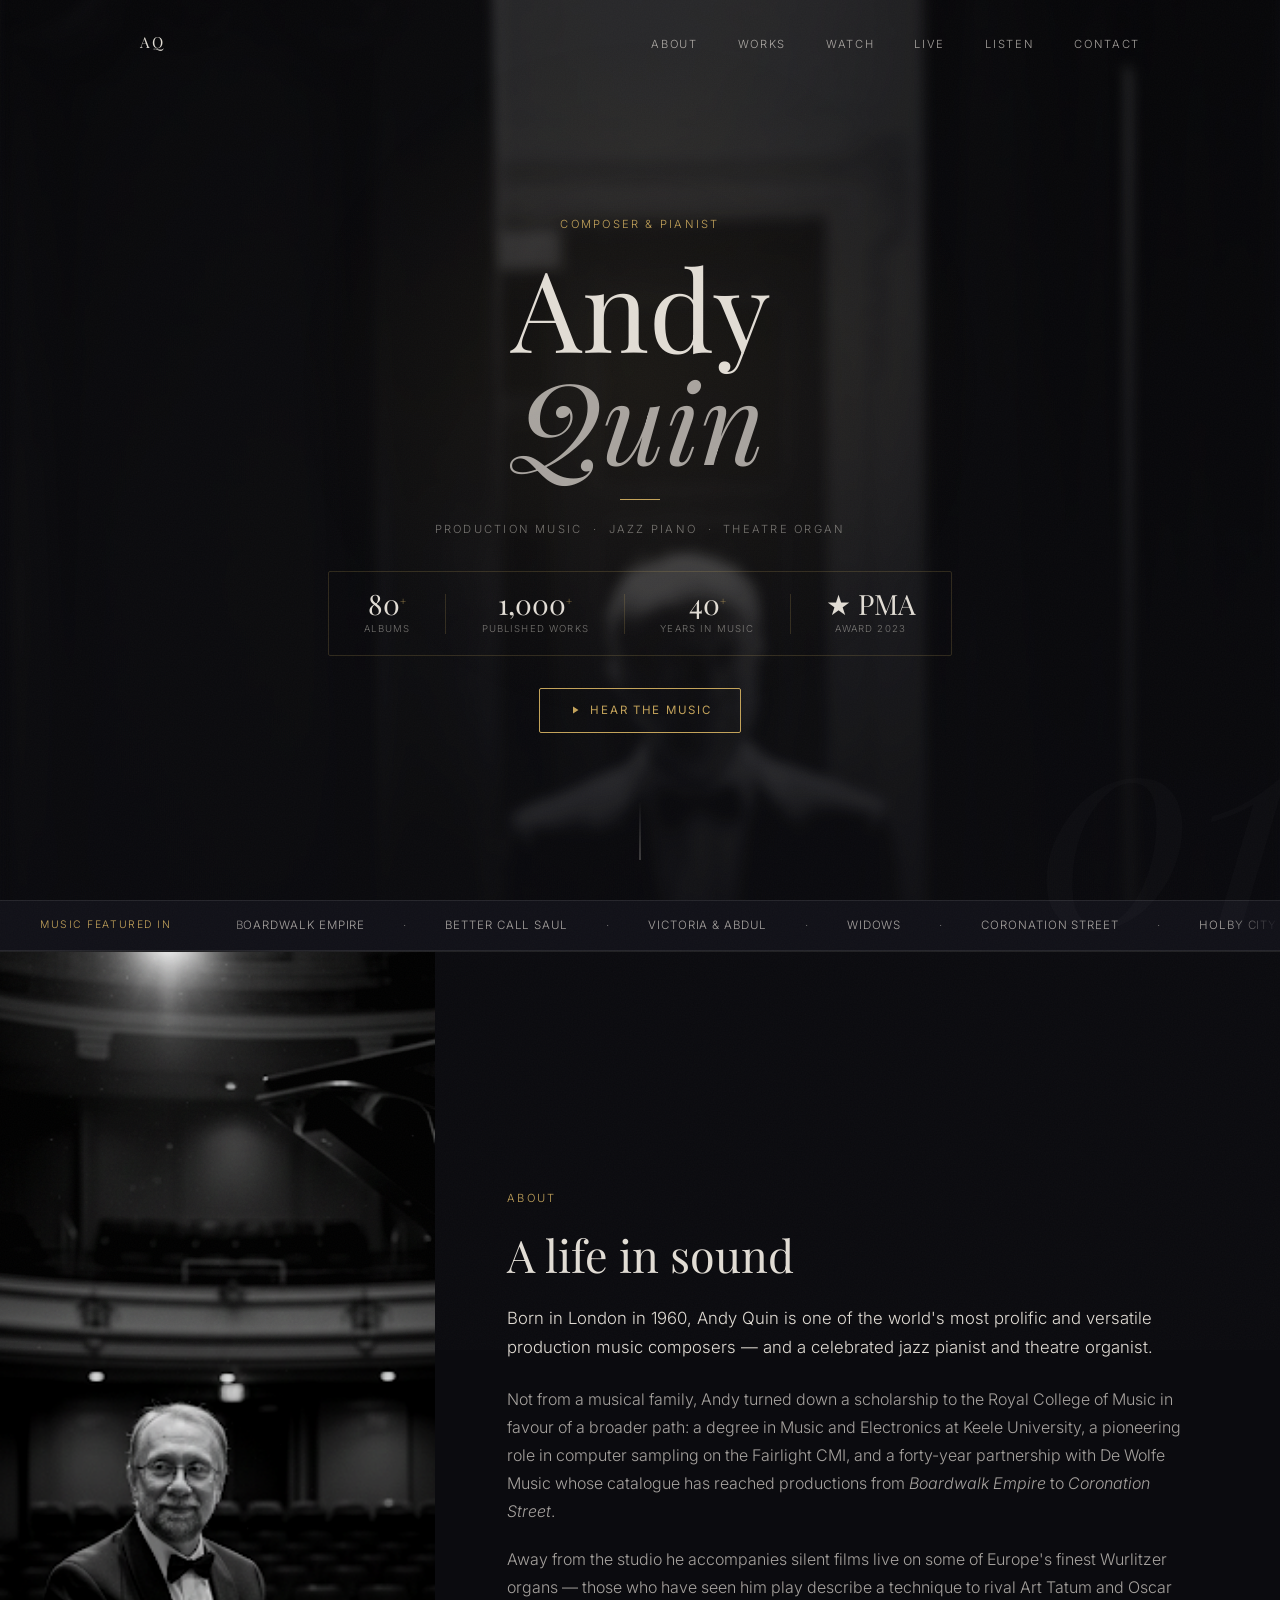
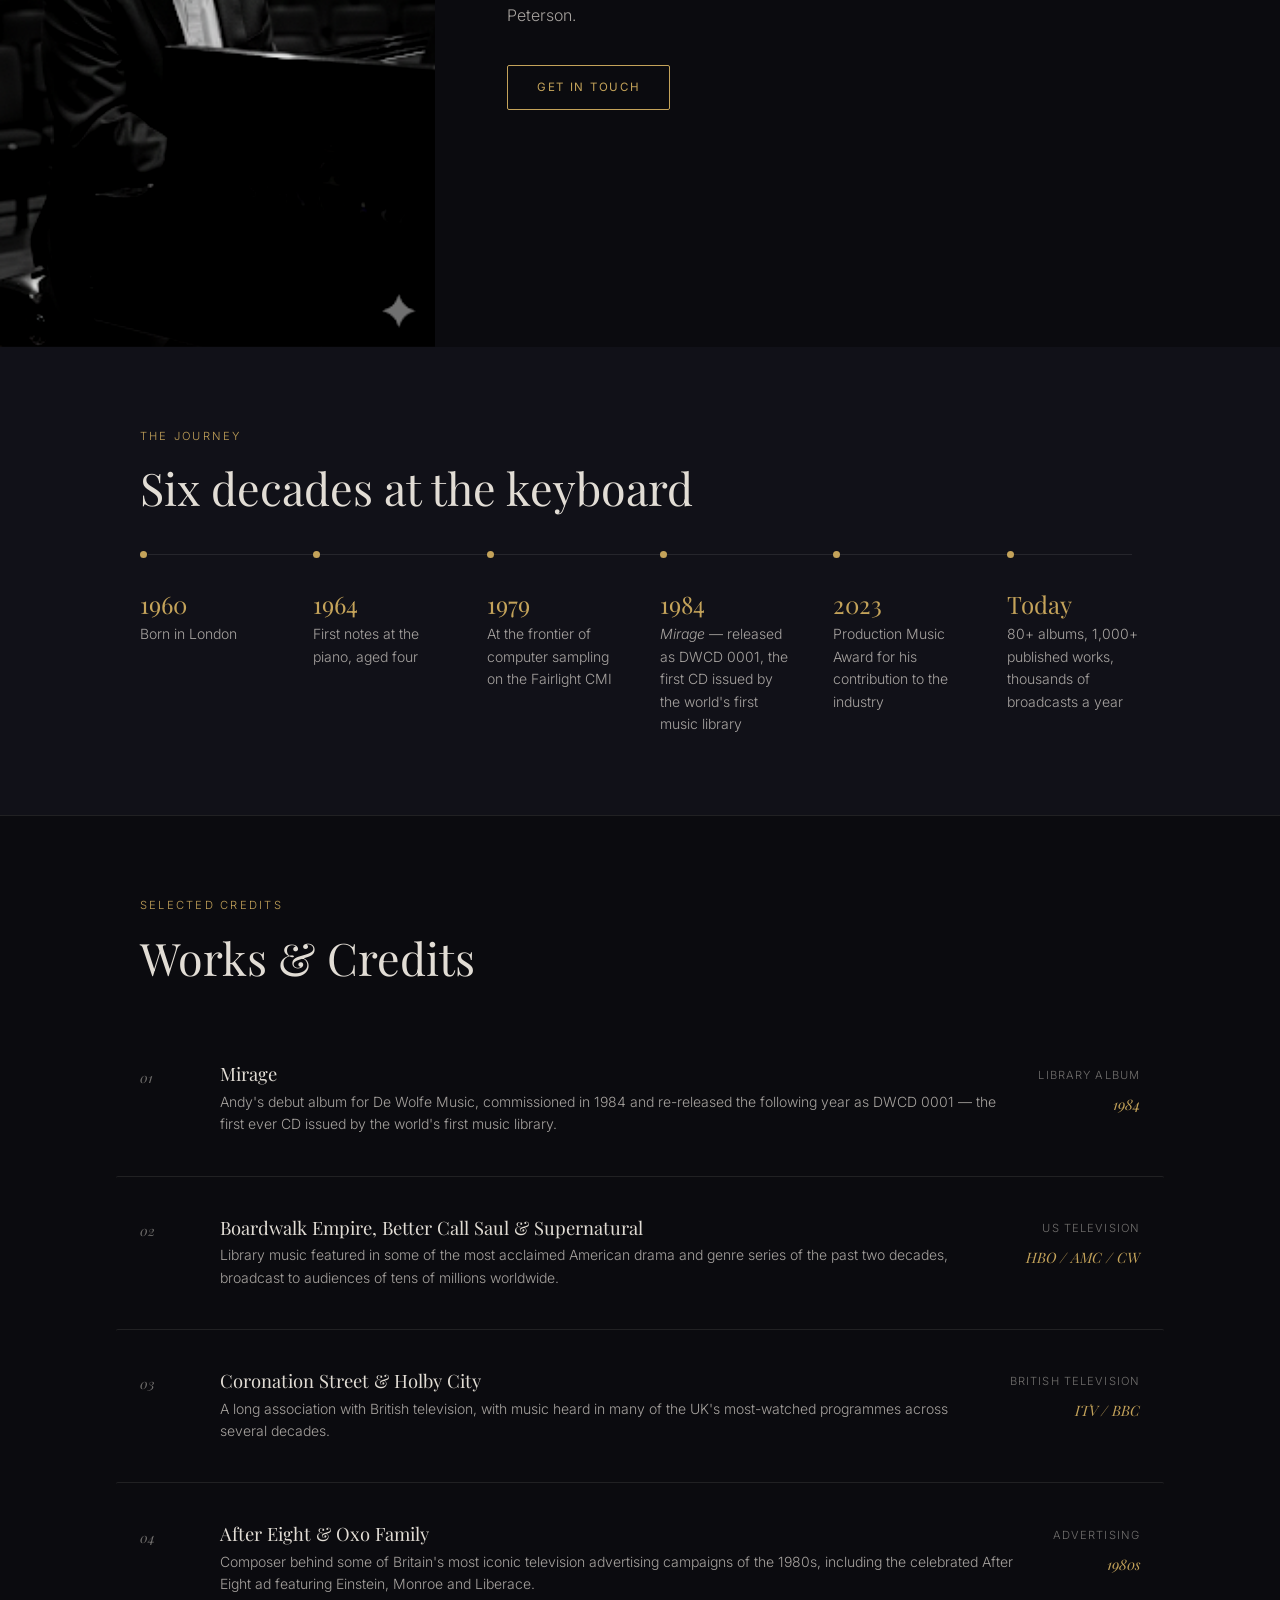
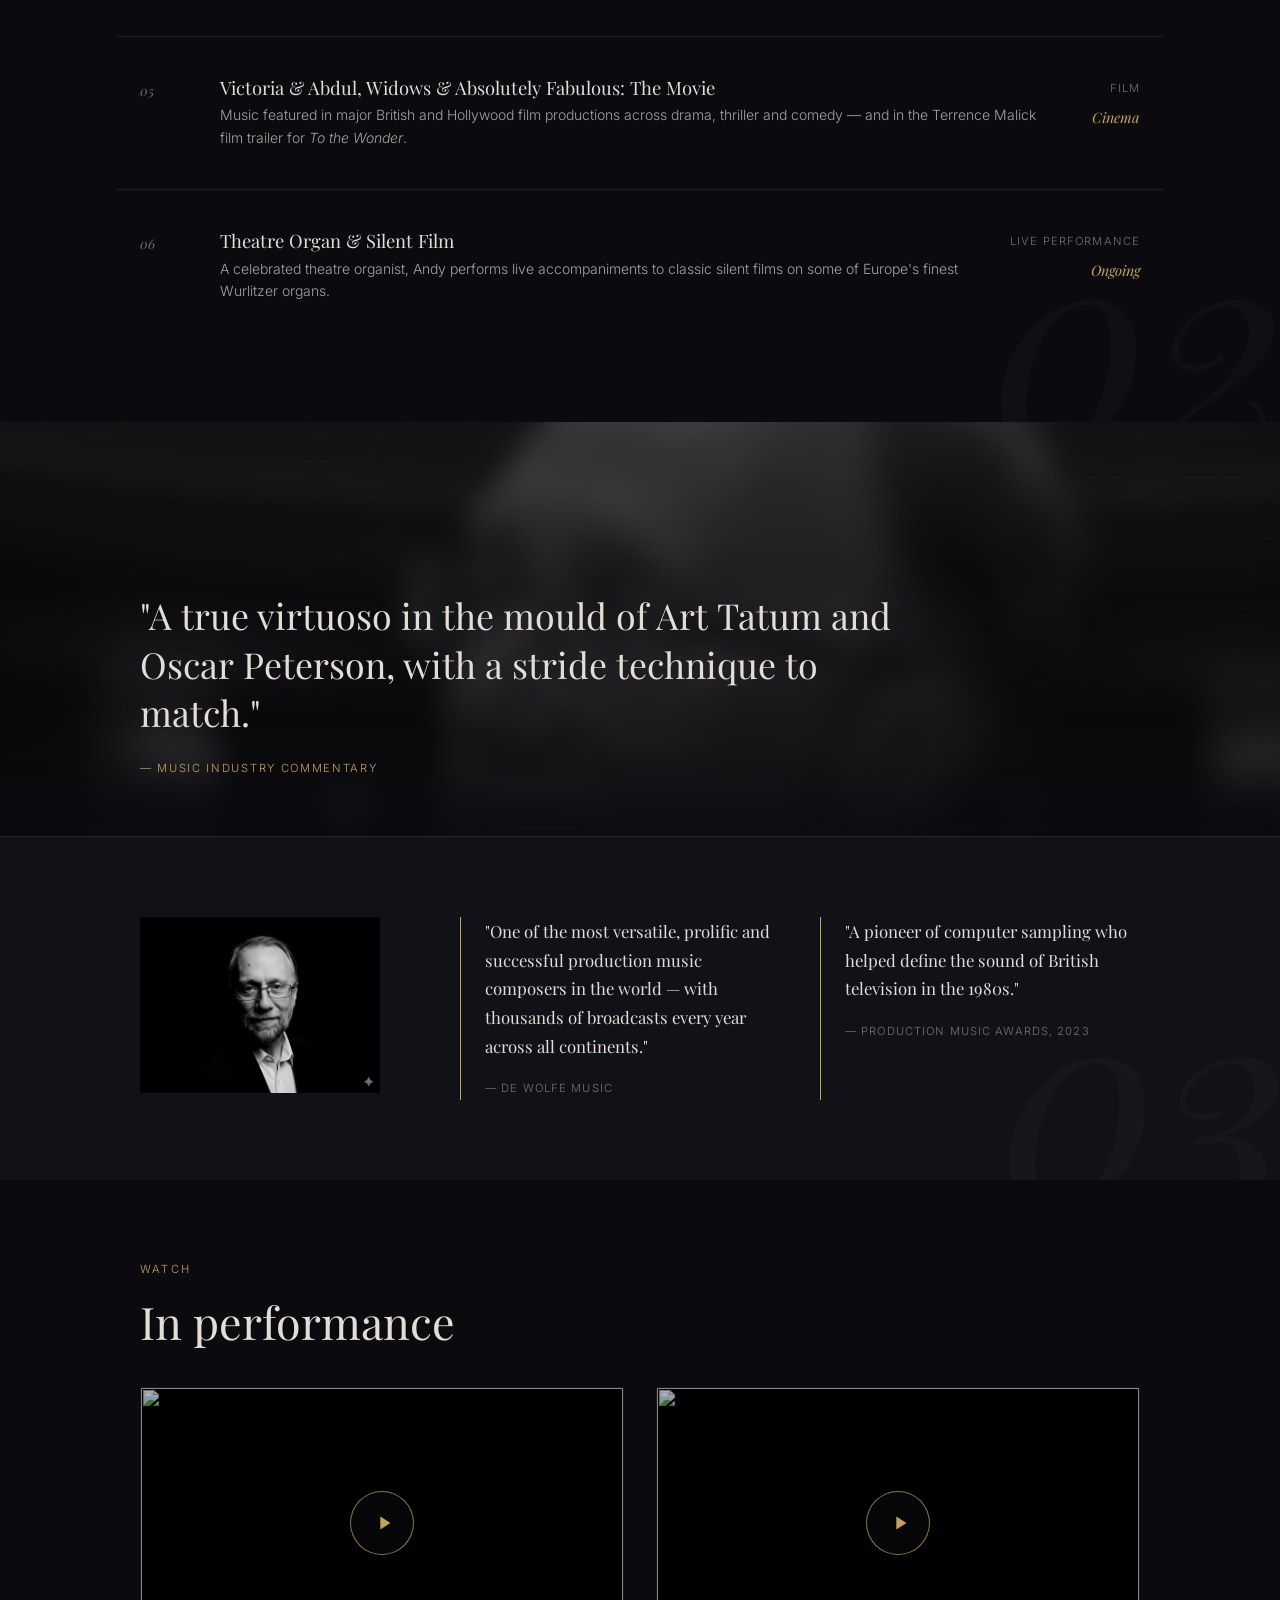
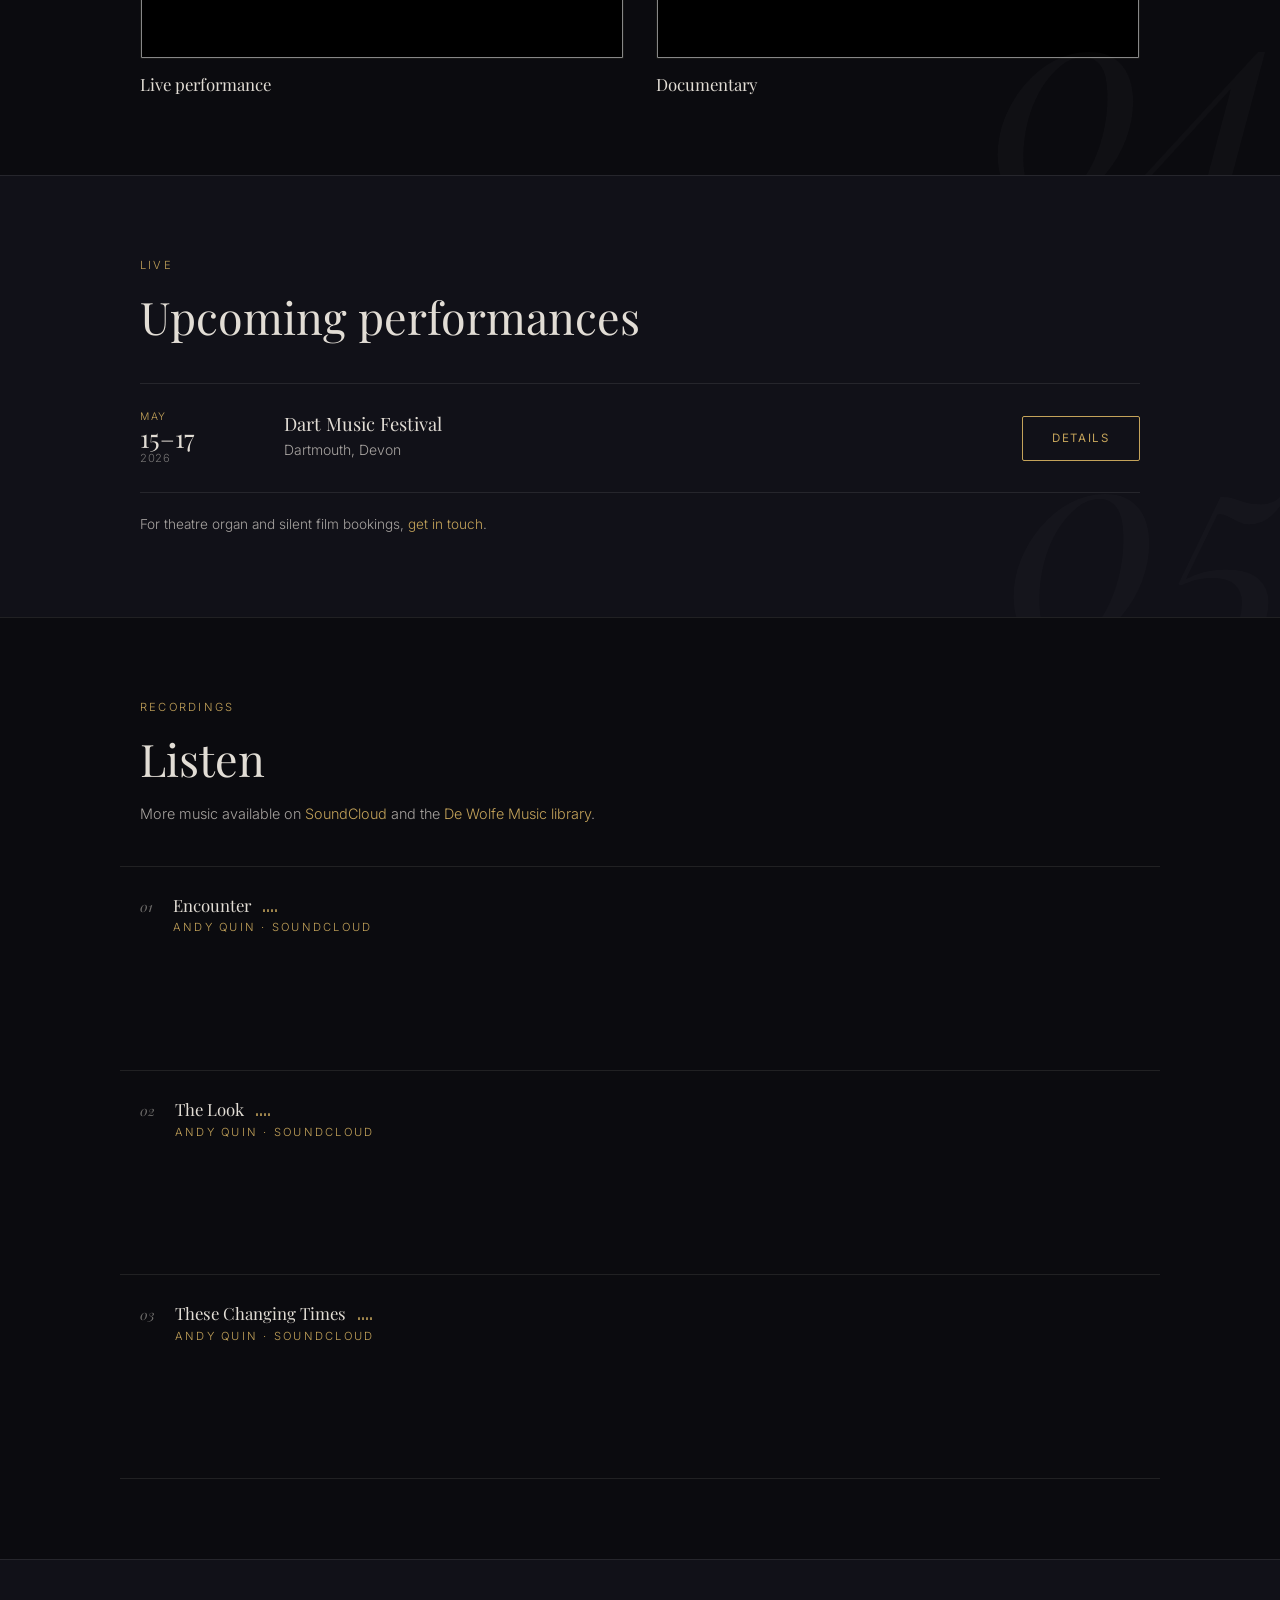
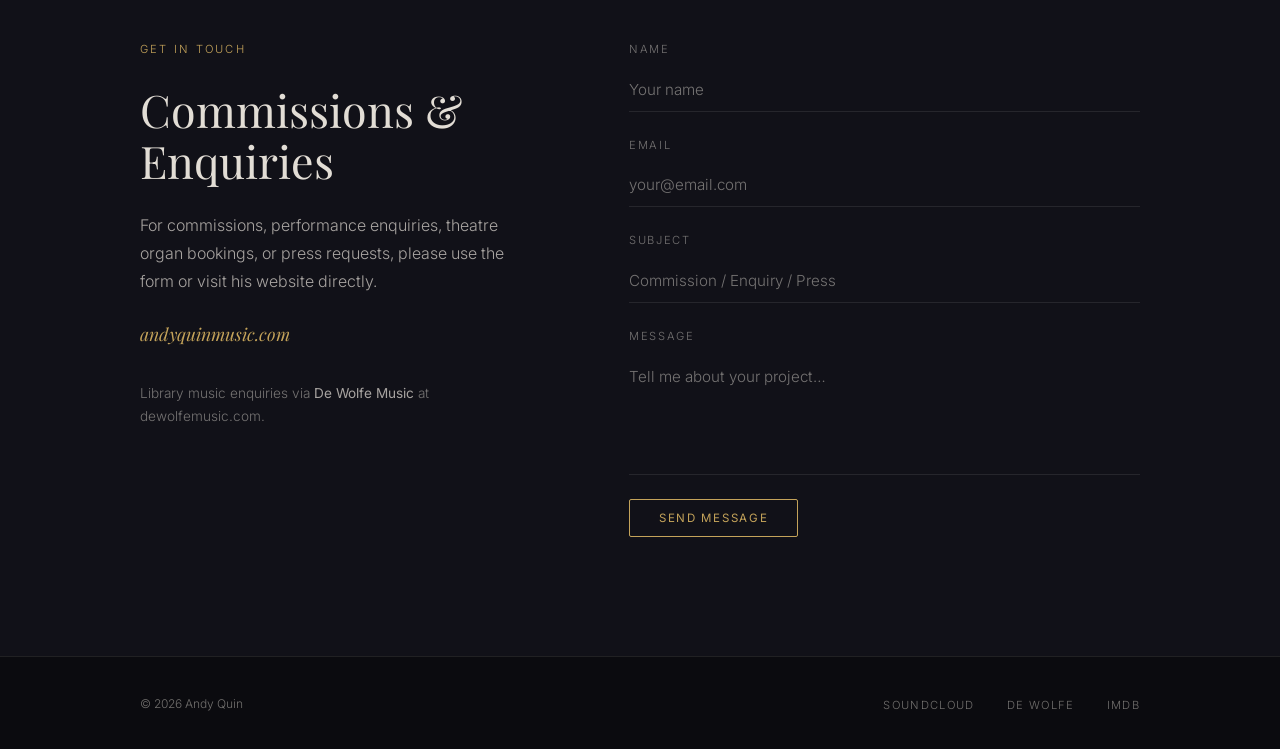
==== commit 0c626984: "Restructure: journey timeline, Watch section, custom players, single quote moment - New Journey sect" ====
--- a/index.html
+++ b/index.html
@@ -129,6 +129,7 @@
       <ul class="nav-links">
         <li><a href="#about">About</a></li>
         <li><a href="#portfolio">Works</a></li>
+        <li><a href="#watch">Watch</a></li>
         <li><a href="#live">Live</a></li>
         <li><a href="#audio">Listen</a></li>
         <li><a href="#contact">Contact</a></li>
@@ -169,6 +170,10 @@
           <span class="stat-label">Award 2023</span>
         </div>
       </div>
+      <a href="#audio" class="btn hero-listen" id="hero-listen">
+        <svg viewBox="0 0 24 24" fill="currentColor" aria-hidden="true"><path d="M8 5v14l11-7z"/></svg>
+        Hear the music
+      </a>
     </div>
     <a href="#about" class="hero-scroll" aria-label="Scroll down">
       <span class="hero-scroll-line"></span>
@@ -212,12 +217,46 @@
         <p class="label">About</p>
         <h2>A life in sound</h2>
         <p class="lead">Born in London in 1960, Andy Quin is one of the world's most prolific and versatile production music composers — and a celebrated jazz pianist and theatre organist.</p>
-        <p>Not from a musical family, Andy began playing piano at the age of four. By his early teens a passion for jazz, composition and recording had taken hold — and he turned down a scholarship to the Royal College of Music to pursue a broader path, graduating from Keele University with a degree in Music and Electronics, with a final-year dissertation on the music of Earth, Wind &amp; Fire.</p>
-        <p class="mobile-hide">An early pioneer of computer sampling, he worked with the Fairlight Computer Musical Instrument in the late 1970s and early 80s — at the cutting edge of what was then a completely new way of making music. In 1984 James de Wolfe commissioned his debut album <em>Mirage</em>, re-released the following year as DWCD 0001: the first ever CD issued by the world's first music library. More than 80 albums have followed.</p>
-        <p class="mobile-hide">His music has been heard in productions including <em>Boardwalk Empire</em>, <em>Better Call Saul</em>, <em>Victoria &amp; Abdul</em>, <em>Widows</em>, <em>The Assassination of Gianni Versace</em> and <em>Absolutely Fabulous: The Movie</em>. In 2023 he received a PMA (Production Music Award) in recognition of his contribution to the industry.</p>
-        <p>Away from the studio, Andy is a celebrated jazz pianist and theatre organist, regularly accompanying silent films on some of Europe's finest Wurlitzer organs — those who have seen him play describe a technique to rival Art Tatum and Oscar Peterson.</p>
+        <p>Not from a musical family, Andy turned down a scholarship to the Royal College of Music in favour of a broader path: a degree in Music and Electronics at Keele University, a pioneering role in computer sampling on the Fairlight CMI, and a forty-year partnership with De Wolfe Music whose catalogue has reached productions from <em>Boardwalk Empire</em> to <em>Coronation Street</em>.</p>
+        <p>Away from the studio he accompanies silent films live on some of Europe's finest Wurlitzer organs — those who have seen him play describe a technique to rival Art Tatum and Oscar Peterson.</p>
         <a href="#contact" class="btn">Get in touch</a>
       </div>
+    </div>
+  </section>
+
+  <!-- Journey timeline -->
+  <section id="journey">
+    <div class="container">
+      <div class="section-header reveal">
+        <p class="label">The journey</p>
+        <h2>Six decades at the keyboard</h2>
+      </div>
+      <ol class="timeline">
+        <li class="tl-item reveal">
+          <span class="tl-year">1960</span>
+          <p>Born in London</p>
+        </li>
+        <li class="tl-item reveal">
+          <span class="tl-year">1964</span>
+          <p>First notes at the piano, aged four</p>
+        </li>
+        <li class="tl-item reveal">
+          <span class="tl-year">1979</span>
+          <p>At the frontier of computer sampling on the Fairlight CMI</p>
+        </li>
+        <li class="tl-item reveal">
+          <span class="tl-year">1984</span>
+          <p><em>Mirage</em> — released as DWCD&nbsp;0001, the first CD issued by the world's first music library</p>
+        </li>
+        <li class="tl-item reveal">
+          <span class="tl-year">2023</span>
+          <p>Production Music Award for his contribution to the industry</p>
+        </li>
+        <li class="tl-item reveal">
+          <span class="tl-year">Today</span>
+          <p>80+ albums, 1,000+ published works, thousands of broadcasts a year</p>
+        </li>
+      </ol>
     </div>
   </section>
 
@@ -307,21 +346,17 @@
   </section>
 
   <!-- Cinematic break -->
-  <div class="image-break" aria-hidden="true">
+  <div class="image-break">
     <div class="image-break-bg" aria-hidden="true"></div>
     <div class="image-break-inner">
-      <p class="image-break-quote">"One of the most versatile, prolific and successful production music composers in the world."</p>
-      <cite>— De Wolfe Music</cite>
+      <p class="image-break-quote">"A true virtuoso in the mould of Art&nbsp;Tatum and Oscar&nbsp;Peterson, with a stride technique to match."</p>
+      <cite>— Music industry commentary</cite>
     </div>
   </div>
 
   <!-- Press quotes -->
   <section id="press">
     <div class="container">
-      <div class="press-featured reveal">
-        <p class="press-featured-quote">"A true virtuoso in the mould of Art&nbsp;Tatum and Oscar&nbsp;Peterson, with a stride technique to match."</p>
-        <cite>— Music industry commentary</cite>
-      </div>
       <div class="press-lower">
         <div class="press-portrait reveal">
           <img src="images/andy-portrait.png" alt="Andy Quin — close-up portrait" loading="lazy" width="512" height="374" />
@@ -340,6 +375,32 @@
     </div>
   </section>
 
+  <!-- Watch -->
+  <section id="watch">
+    <div class="container">
+      <div class="section-header reveal">
+        <p class="label">Watch</p>
+        <h2>In performance</h2>
+      </div>
+      <div class="video-grid">
+        <div class="video-card reveal">
+          <button class="video-thumb" data-yt="4BN-rmYkpTc" aria-label="Play video: Andy Quin in performance">
+            <img src="https://i.ytimg.com/vi/4BN-rmYkpTc/hqdefault.jpg" alt="" loading="lazy" width="480" height="360" />
+            <span class="video-play" aria-hidden="true"><svg viewBox="0 0 24 24" fill="currentColor"><path d="M8 5v14l11-7z"/></svg></span>
+          </button>
+          <h3>Live performance</h3>
+        </div>
+        <div class="video-card reveal">
+          <button class="video-thumb" data-yt="PhPWgFitMFo" aria-label="Play video: Andy Quin documentary">
+            <img src="https://i.ytimg.com/vi/PhPWgFitMFo/hqdefault.jpg" alt="" loading="lazy" width="480" height="360" />
+            <span class="video-play" aria-hidden="true"><svg viewBox="0 0 24 24" fill="currentColor"><path d="M8 5v14l11-7z"/></svg></span>
+          </button>
+          <h3>Documentary</h3>
+        </div>
+      </div>
+    </div>
+  </section>
+
   <!-- Live -->
   <section id="live">
     <div class="container">
@@ -383,6 +444,16 @@
               <span class="label">Andy Quin · SoundCloud</span>
             </div>
           </div>
+          <div class="player">
+            <button class="player-play" aria-label="Play Encounter">
+              <svg class="ic-play" viewBox="0 0 24 24" fill="currentColor" aria-hidden="true"><path d="M8 5v14l11-7z"/></svg>
+              <svg class="ic-pause" viewBox="0 0 24 24" fill="currentColor" aria-hidden="true"><path d="M6 5h4v14H6zM14 5h4v14h-4z"/></svg>
+            </button>
+            <div class="player-track">
+              <div class="player-bar"><div class="player-fill"></div></div>
+              <div class="player-times"><span class="pt-cur">0:00</span><span class="pt-dur">–:––</span></div>
+            </div>
+          </div>
           <iframe class="sc-embed" scrolling="no" frameborder="no" allow="autoplay"
             src="https://w.soundcloud.com/player/?url=https%3A//soundcloud.com/andy-quin/encounter&color=%23c4a35a&auto_play=false&hide_related=true&show_comments=false&show_user=false&show_reposts=false&show_teaser=false"></iframe>
         </div>
@@ -395,6 +466,16 @@
               <span class="label">Andy Quin · SoundCloud</span>
             </div>
           </div>
+          <div class="player">
+            <button class="player-play" aria-label="Play The Look">
+              <svg class="ic-play" viewBox="0 0 24 24" fill="currentColor" aria-hidden="true"><path d="M8 5v14l11-7z"/></svg>
+              <svg class="ic-pause" viewBox="0 0 24 24" fill="currentColor" aria-hidden="true"><path d="M6 5h4v14H6zM14 5h4v14h-4z"/></svg>
+            </button>
+            <div class="player-track">
+              <div class="player-bar"><div class="player-fill"></div></div>
+              <div class="player-times"><span class="pt-cur">0:00</span><span class="pt-dur">–:––</span></div>
+            </div>
+          </div>
           <iframe class="sc-embed" scrolling="no" frameborder="no" allow="autoplay"
             src="https://w.soundcloud.com/player/?url=https%3A//soundcloud.com/andy-quin/the-look&color=%23c4a35a&auto_play=false&hide_related=true&show_comments=false&show_user=false&show_reposts=false&show_teaser=false"></iframe>
         </div>
@@ -405,6 +486,16 @@
             <div class="sc-titles">
               <h3>These Changing Times <span class="eq" aria-hidden="true"><i></i><i></i><i></i><i></i></span></h3>
               <span class="label">Andy Quin · SoundCloud</span>
+            </div>
+          </div>
+          <div class="player">
+            <button class="player-play" aria-label="Play These Changing Times">
+              <svg class="ic-play" viewBox="0 0 24 24" fill="currentColor" aria-hidden="true"><path d="M8 5v14l11-7z"/></svg>
+              <svg class="ic-pause" viewBox="0 0 24 24" fill="currentColor" aria-hidden="true"><path d="M6 5h4v14H6zM14 5h4v14h-4z"/></svg>
+            </button>
+            <div class="player-track">
+              <div class="player-bar"><div class="player-fill"></div></div>
+              <div class="player-times"><span class="pt-cur">0:00</span><span class="pt-dur">–:––</span></div>
             </div>
           </div>
           <iframe class="sc-embed" scrolling="no" frameborder="no" allow="autoplay"
--- a/styles.css
+++ b/styles.css
@@ -493,6 +493,14 @@
   to   { transform: translateX(-50%); }
 }
 
+.hero-listen {
+  margin-top: 2rem;
+  display: inline-flex;
+  align-items: center;
+  gap: .6rem;
+}
+.hero-listen svg { width: 12px; height: 12px; }
+
 .hero-scroll {
   position: absolute;
   bottom: 2.5rem;
@@ -586,15 +594,36 @@
 }
 .work-row:hover::before { opacity: 1; }
 
+/* Gold accent line sweeps in on hover */
+.work-row::after {
+  content: '';
+  position: absolute;
+  left: 0;
+  top: 22%;
+  bottom: 22%;
+  width: 2px;
+  background: var(--gold);
+  transform: scaleY(0);
+  transition: transform .35s var(--ease);
+}
+.work-row:hover::after { transform: scaleY(1); }
+
 .work-num {
   font-family: var(--font-serif);
   font-style: italic;
   font-size: .85rem;
   color: var(--text3);
   padding-top: .15rem;
-}
-
-.work-main h3 { color: var(--text); margin-bottom: .4rem; }
+  transition: color .3s;
+}
+.work-row:hover .work-num { color: var(--gold); }
+
+.work-main h3 {
+  color: var(--text);
+  margin-bottom: .4rem;
+  transition: transform .35s var(--ease);
+}
+.work-row:hover .work-main h3 { transform: translateX(6px); }
 .work-main p { font-size: .875rem; line-height: 1.6; }
 
 .work-meta {
@@ -651,6 +680,184 @@
   text-transform: uppercase;
   color: var(--text3);
   font-style: normal;
+}
+
+/* ─── Cinematic quote banner ─────────────────────────────────────────────────── */
+.image-break {
+  display: flex;
+  align-items: flex-end;
+  height: 40vh;
+  min-height: 300px;
+  position: relative;
+  overflow: hidden;
+}
+/* Transform-based parallax layer (background-attachment:fixed is unreliable).
+   The source photo is a narrow low-res crop, so it's blurred into an
+   atmospheric concert-light wash rather than shown literally. */
+.image-break-bg {
+  position: absolute;
+  inset: -22% -3%;
+  background: url('images/andy-concert.png') center 45% / cover no-repeat;
+  filter: blur(14px) brightness(.5);
+  will-change: transform;
+  z-index: 0;
+}
+.image-break::before {
+  content: '';
+  position: absolute;
+  inset: 0;
+  background: linear-gradient(
+    to top,
+    rgba(11,11,15,.95) 0%,
+    rgba(11,11,15,.6)  45%,
+    rgba(11,11,15,.45) 100%
+  );
+  z-index: 1;
+}
+.image-break-inner {
+  position: relative;
+  z-index: 2;
+  max-width: 1080px;
+  margin: 0 auto;
+  width: 100%;
+  padding: 0 2.5rem 3.5rem;
+}
+.image-break-quote {
+  font-family: var(--font-serif);
+  font-size: clamp(1.35rem, 2.8vw, 2.4rem);
+  color: var(--text);
+  line-height: 1.35;
+  max-width: 780px;
+  margin-bottom: 1rem;
+}
+.image-break-inner cite {
+  font-size: .7rem;
+  letter-spacing: .15em;
+  text-transform: uppercase;
+  color: var(--gold);
+  font-style: normal;
+}
+
+/* ─── Journey timeline ───────────────────────────────────────────────────────── */
+.timeline {
+  list-style: none;
+  position: relative;
+  display: grid;
+  grid-template-columns: 1fr;
+  gap: 2rem;
+  padding-left: 1.75rem;
+}
+.timeline::before {
+  content: '';
+  position: absolute;
+  left: 0;
+  top: .5rem;
+  bottom: .5rem;
+  width: 1px;
+  background: var(--rule);
+}
+.tl-item { position: relative; }
+.tl-item::before {
+  content: '';
+  position: absolute;
+  left: calc(-1.75rem - 3px);
+  top: .65rem;
+  width: 7px;
+  height: 7px;
+  border-radius: 50%;
+  background: var(--gold);
+}
+.tl-year {
+  font-family: var(--font-serif);
+  font-size: 1.5rem;
+  color: var(--gold);
+  display: block;
+  line-height: 1.2;
+  margin-bottom: .3rem;
+}
+.tl-item p { font-size: .875rem; line-height: 1.6; }
+
+@media (min-width: 769px) {
+  .timeline {
+    grid-template-columns: repeat(6, 1fr);
+    gap: 2.5rem;
+    padding-left: 0;
+    padding-top: 2.25rem;
+  }
+  .timeline::before {
+    left: .5rem;
+    right: .5rem;
+    top: 0;
+    bottom: auto;
+    width: auto;
+    height: 1px;
+  }
+  .tl-item::before {
+    left: 0;
+    top: calc(-2.25rem - 3px);
+  }
+}
+
+/* ─── Watch (video) ──────────────────────────────────────────────────────────── */
+.video-grid {
+  display: grid;
+  grid-template-columns: 1fr;
+  gap: 2.5rem;
+}
+@media (min-width: 769px) {
+  .video-grid { grid-template-columns: 1fr 1fr; gap: 2rem; }
+}
+.video-thumb {
+  position: relative;
+  display: block;
+  width: 100%;
+  aspect-ratio: 16 / 9;
+  overflow: hidden;
+  border: 1px solid var(--rule);
+  border-radius: var(--radius);
+  background: #000;
+  padding: 0;
+  cursor: pointer;
+}
+.video-thumb img {
+  width: 100%;
+  height: 100%;
+  object-fit: cover;
+  filter: brightness(.7) contrast(1.05);
+  transition: filter .4s var(--ease), transform .6s var(--ease);
+}
+.video-thumb:hover img {
+  filter: brightness(.9) contrast(1.05);
+  transform: scale(1.03);
+}
+.video-play {
+  position: absolute;
+  top: 50%; left: 50%;
+  transform: translate(-50%, -50%);
+  width: 64px; height: 64px;
+  border: 1px solid rgba(196,163,90,.7);
+  border-radius: 50%;
+  background: rgba(11,11,15,.55);
+  color: var(--gold);
+  display: flex;
+  align-items: center;
+  justify-content: center;
+  transition: background .3s, transform .3s var(--ease);
+}
+.video-play svg { width: 22px; height: 22px; margin-left: 3px; }
+.video-thumb:hover .video-play {
+  background: rgba(11,11,15,.8);
+  transform: translate(-50%, -50%) scale(1.08);
+}
+.video-thumb iframe {
+  width: 100%;
+  height: 100%;
+  border: 0;
+}
+.video-card h3 {
+  color: var(--text);
+  margin-top: 1rem;
+  font-size: 1.05rem;
 }
 
 /* ─── Live events ────────────────────────────────────────────────────────────── */
@@ -733,7 +940,7 @@
 .sc-meta h3 { color: var(--text); margin-bottom: .2rem; font-size: 1.05rem; }
 .sc-meta .label { margin-bottom: 0; }
 
-/* Animated equaliser bars */
+/* Animated equaliser bars — pulse only while that track is playing */
 .eq {
   display: inline-flex;
   align-items: flex-end;
@@ -747,9 +954,12 @@
   height: 100%;
   background: var(--gold);
   transform-origin: bottom;
+  transform: scaleY(.25);
   animation: eq-bounce 1.15s ease-in-out infinite;
+  animation-play-state: paused;
   opacity: .8;
 }
+.sc-item.playing .eq i { animation-play-state: running; }
 .eq i:nth-child(1) { animation-delay: 0s;    }
 .eq i:nth-child(2) { animation-delay: -.35s; }
 .eq i:nth-child(3) { animation-delay: -.7s;  }
@@ -769,14 +979,26 @@
 }
 .sc-embed:hover { opacity: 1; }
 
-/* Custom player */
+/* Custom player — shown only once the SoundCloud engine is ready;
+   until then the plain embeds below remain the fallback UI */
 .player {
-  display: flex;
+  display: none;
   align-items: center;
   gap: 1.25rem;
-  width: 320px;
-  flex-shrink: 0;
-}
+  width: 100%;
+}
+.audio-list.sc-ready .player { display: flex; }
+.audio-list.sc-ready .sc-embed {
+  position: absolute;
+  width: 1px;
+  height: 1px;
+  opacity: 0;
+  pointer-events: none;
+  left: -9999px;
+}
+.player-play .ic-pause { display: none; }
+.sc-item.playing .player-play .ic-play  { display: none; }
+.sc-item.playing .player-play .ic-pause { display: block; }
 
 .player-play {
   width: 44px; height: 44px;
@@ -973,9 +1195,8 @@
 
   .footer-inner { flex-direction: column; gap: 1rem; }
 
-  /* Hide desktop-only elements on mobile */
-  .image-break { display: none; }
-  .press-featured { display: none; }
+  .image-break-inner { padding: 0 1.25rem 2.5rem; }
+
   .press-lower {
     display: flex;
     flex-direction: column;
@@ -1029,8 +1250,10 @@
   }
 
   /* ── Alternating section backgrounds for visual rhythm ───────────────── */
-  #portfolio  { background: var(--bg2); }
-  #press      { background: var(--bg); }
+  #journey    { background: var(--bg2); }
+  #portfolio  { background: var(--bg); }
+  #press      { background: var(--bg2); }
+  #watch      { background: var(--bg); }
   #live       { background: var(--bg2); }
   #audio      { background: var(--bg); }
   #contact    { background: var(--bg2); }
@@ -1047,82 +1270,7 @@
   .work-row + .work-row { border-top: 1px solid var(--rule); }
 
   /* ── Cinematic image break ───────────────────────────────────────────── */
-  .image-break {
-    display: flex;
-    align-items: flex-end;
-    height: 46vh;
-    position: relative;
-    overflow: hidden;
-  }
-  /* Transform-based parallax layer (background-attachment:fixed is unreliable).
-     The source photo is a narrow low-res crop, so it's blurred into an
-     atmospheric concert-light wash rather than shown literally. */
-  .image-break-bg {
-    position: absolute;
-    inset: -22% -3%;
-    background: url('images/andy-concert.png') center 45% / cover no-repeat;
-    filter: blur(14px) brightness(.5);
-    will-change: transform;
-    z-index: 0;
-  }
-  .image-break::before {
-    content: '';
-    position: absolute;
-    inset: 0;
-    background: linear-gradient(
-      to top,
-      rgba(11,11,15,.95) 0%,
-      rgba(11,11,15,.6)  45%,
-      rgba(11,11,15,.45) 100%
-    );
-    z-index: 1;
-  }
-  .image-break-inner {
-    position: relative;
-    z-index: 2;
-    max-width: 1080px;
-    margin: 0 auto;
-    width: 100%;
-    padding: 0 2.5rem 5rem;
-  }
-  .image-break-quote {
-    font-family: var(--font-serif);
-    font-size: clamp(1.6rem, 2.8vw, 2.4rem);
-    color: var(--text);
-    line-height: 1.35;
-    max-width: 780px;
-    margin-bottom: 1rem;
-  }
-  .image-break-inner cite {
-    font-size: .7rem;
-    letter-spacing: .15em;
-    text-transform: uppercase;
-    color: var(--gold);
-    font-style: normal;
-  }
-
-  /* ── Press: large hero quote + portrait row ──────────────────────────── */
-  .press-featured {
-    text-align: center;
-    padding-bottom: 3.5rem;
-    border-bottom: 1px solid var(--rule);
-    margin-bottom: 3.5rem;
-  }
-  .press-featured-quote {
-    font-family: var(--font-serif);
-    font-size: clamp(1.8rem, 3.2vw, 3rem);
-    color: var(--text);
-    line-height: 1.3;
-    max-width: 860px;
-    margin: 0 auto 1.25rem;
-  }
-  .press-featured cite {
-    font-size: .7rem;
-    letter-spacing: .15em;
-    text-transform: uppercase;
-    color: var(--gold);
-    font-style: normal;
-  }
+  .image-break { height: 46vh; }
 
   .press-lower {
     display: grid;
@@ -1154,11 +1302,13 @@
   /* ── Large faded section numbers ────────────────────────────────────── */
   #portfolio,
   #press,
+  #watch,
   #live { position: relative; overflow: hidden; }
 
   #about::after,
   #portfolio::after,
   #press::after,
+  #watch::after,
   #live::after {
     font-family: var(--font-serif);
     font-style: italic;
@@ -1175,7 +1325,8 @@
   #about::after     { content: '01'; }
   #portfolio::after { content: '02'; }
   #press::after     { content: '03'; }
-  #live::after      { content: '04'; }
+  #watch::after     { content: '04'; }
+  #live::after      { content: '05'; }
 }
 
 /* ─── Reduced motion ─────────────────────────────────────────────────────────── */
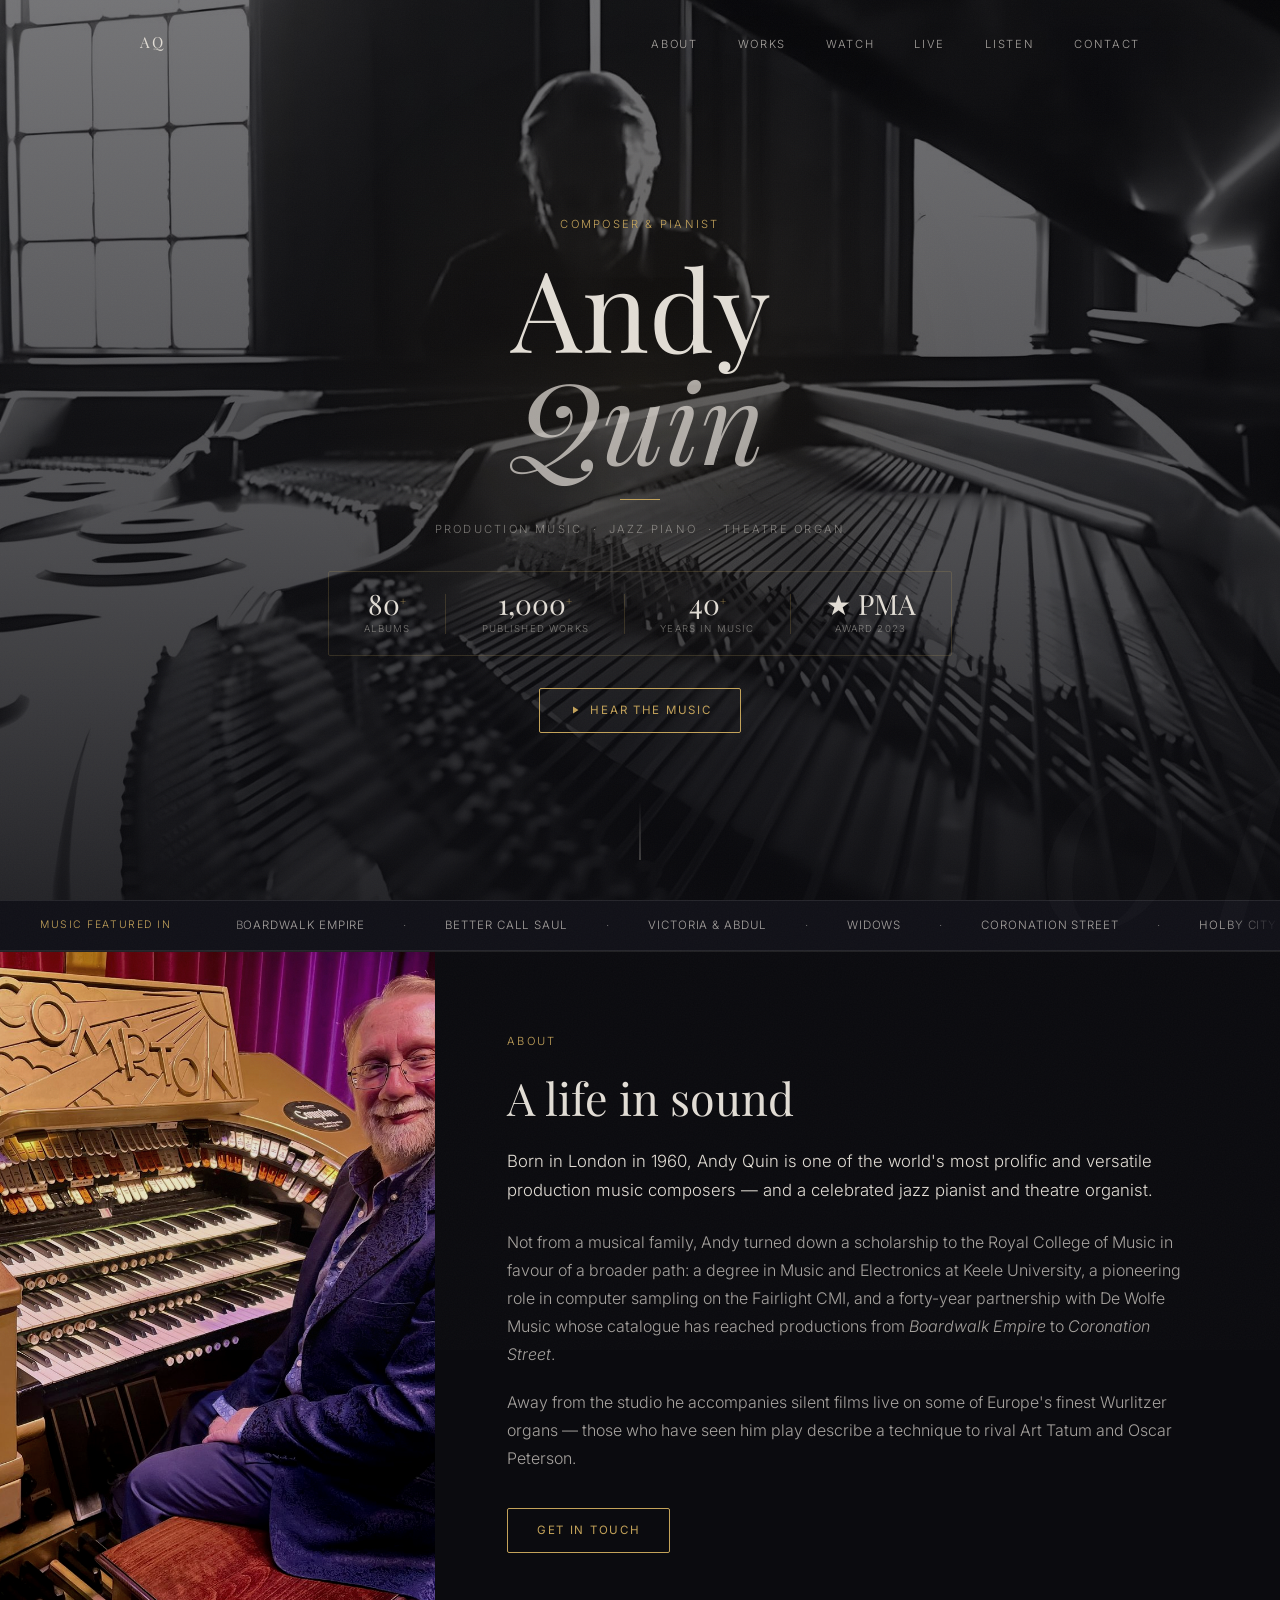
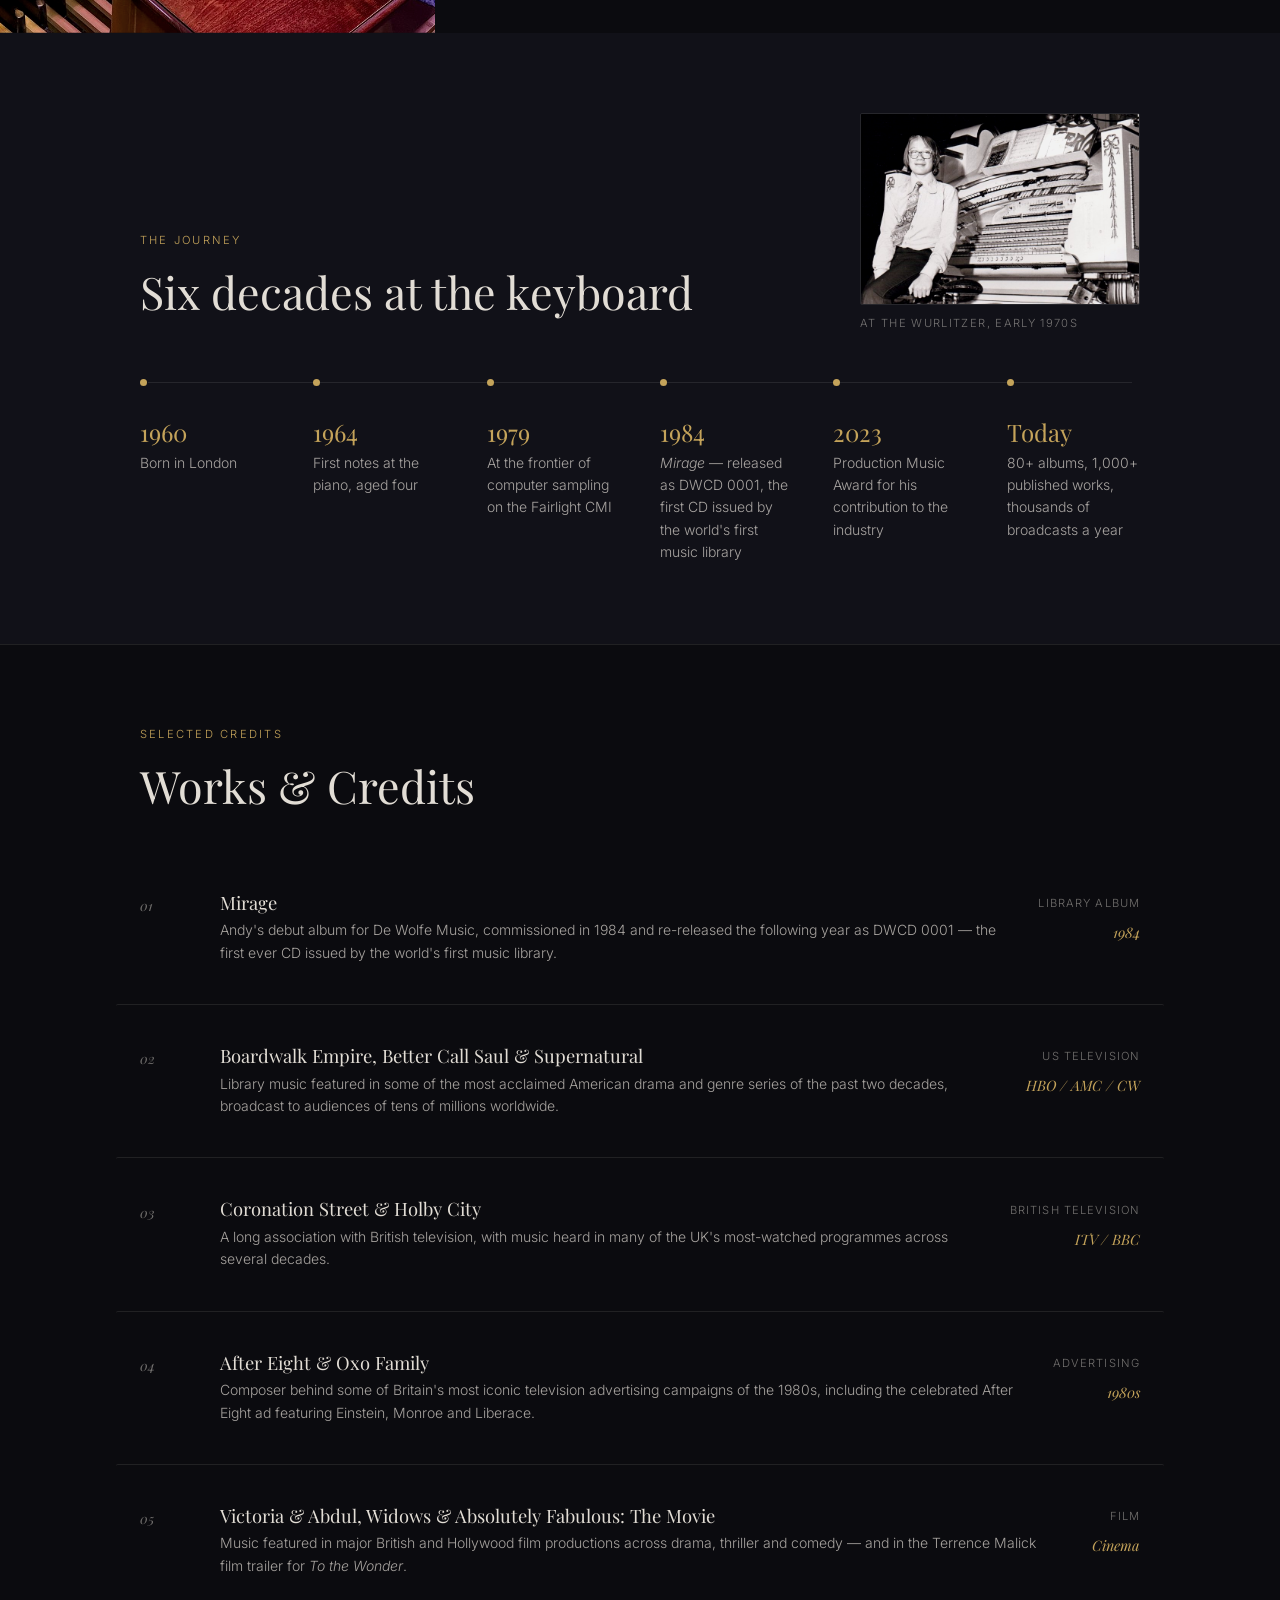
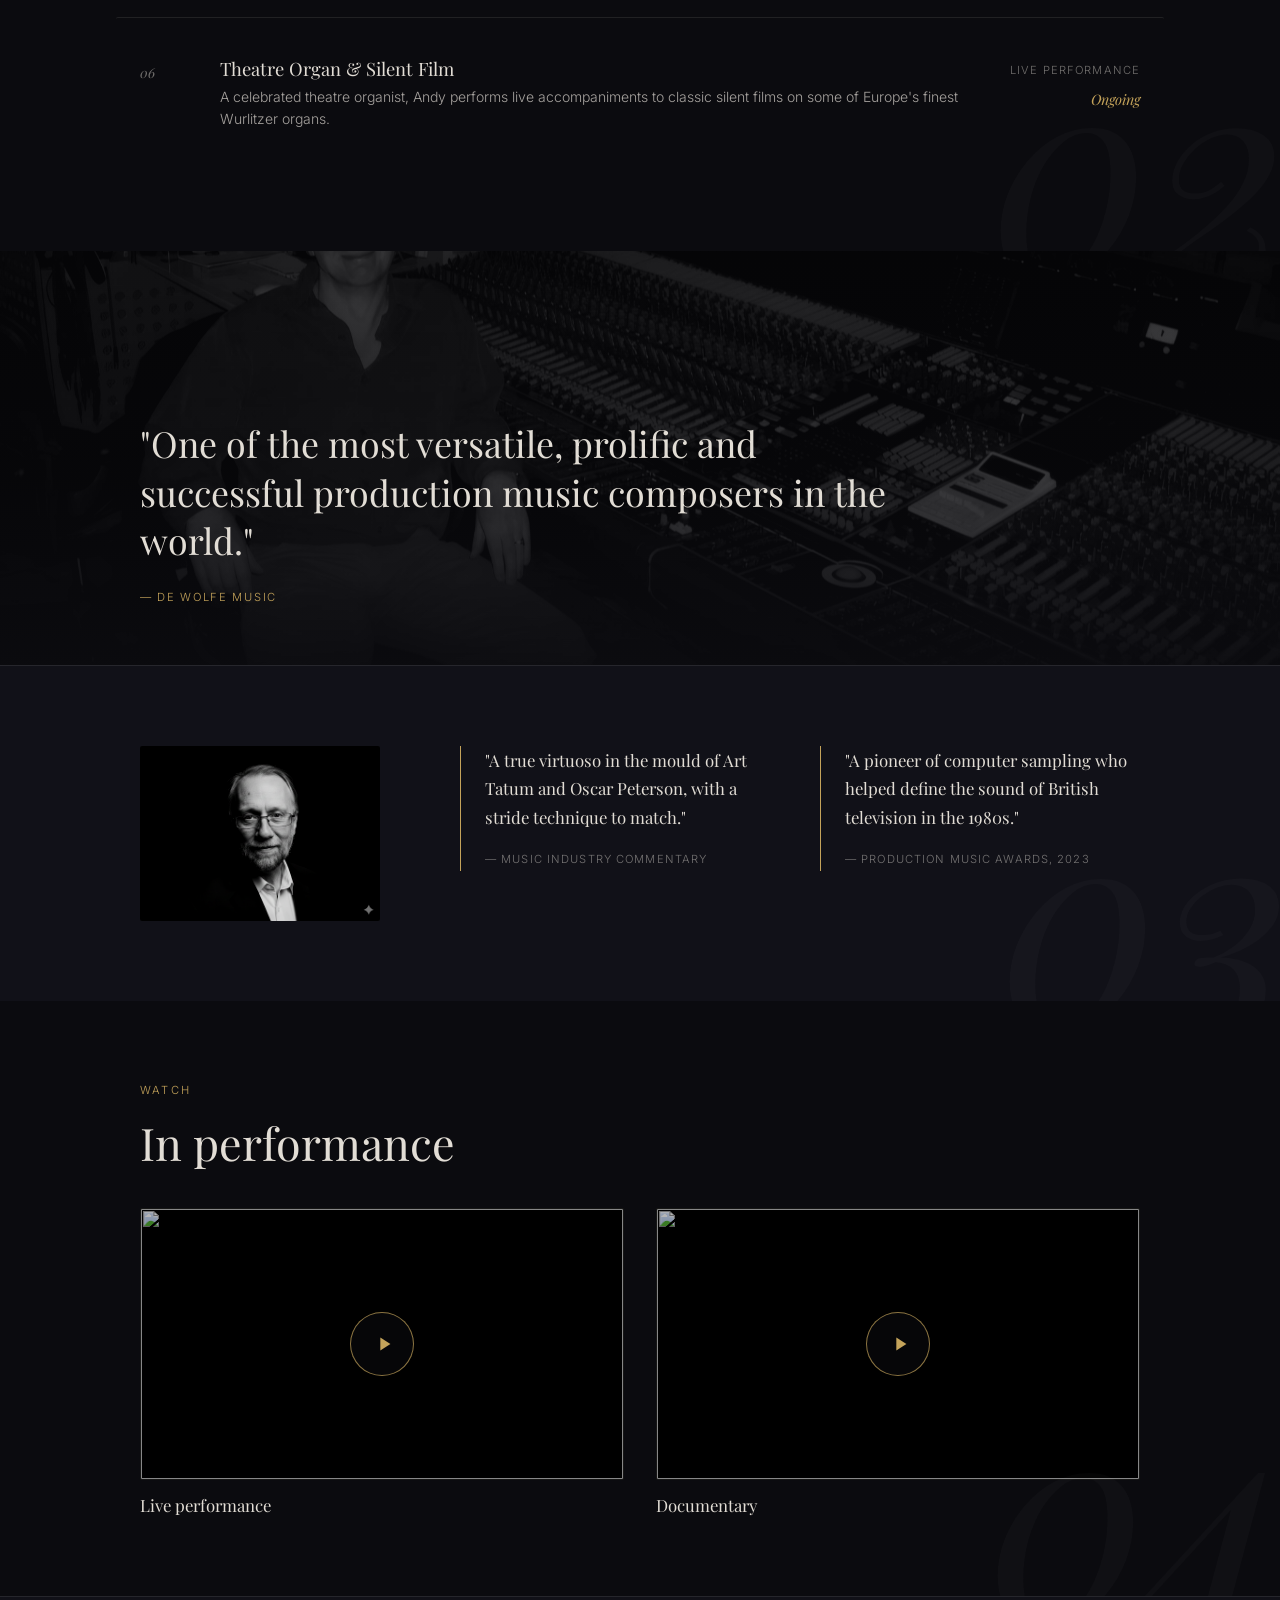
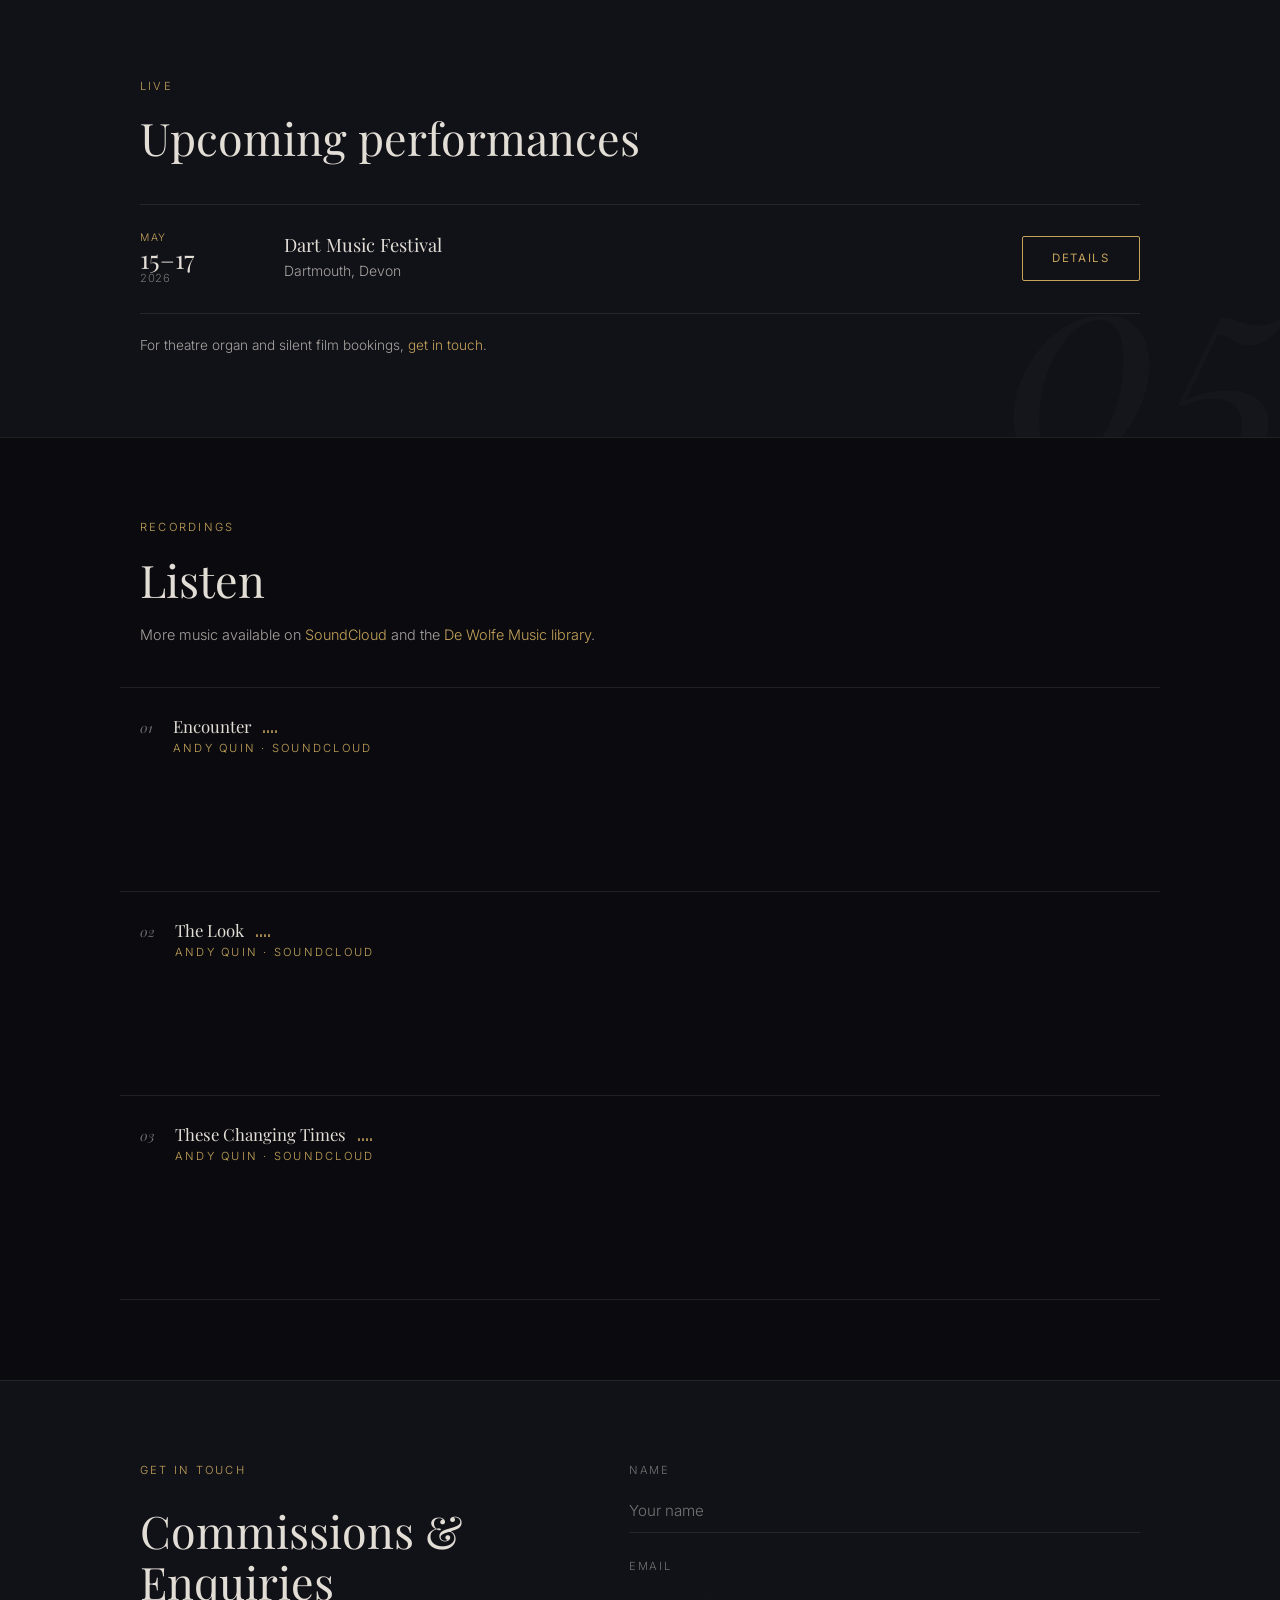
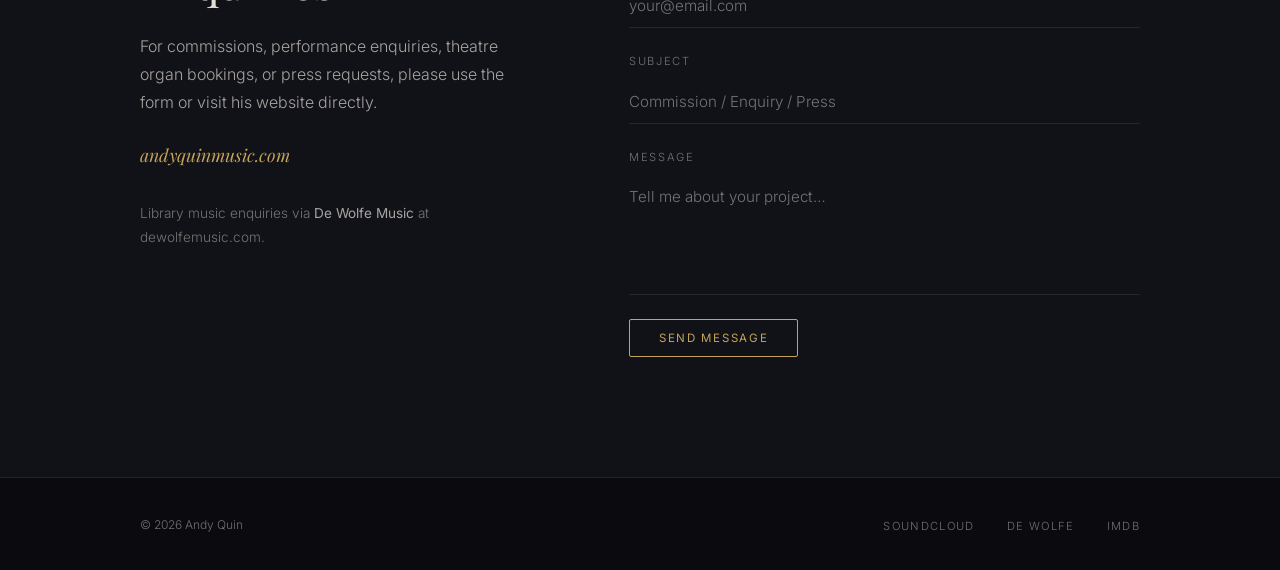
==== commit 35bb7d8e: "Wire in high-resolution photography across the site - Hero: dramatic under-the-lid Steinway shot (16" ====
--- a/index.html
+++ b/index.html
@@ -15,8 +15,8 @@
   <meta property="og:title"       content="Andy Quin | Composer, Jazz Pianist &amp; Theatre Organist" />
   <meta property="og:description" content="British composer, jazz pianist and theatre organist. Over 80 albums for De Wolfe Music, with music heard in Boardwalk Empire, Better Call Saul, Victoria &amp; Abdul, and Coronation Street." />
   <meta property="og:url"         content="https://jqcode.github.io/Andy-website/" />
-  <meta property="og:image"       content="https://jqcode.github.io/Andy-website/images/andy-piano.png" />
-  <meta property="og:image:alt"   content="Andy Quin at a Steinway grand piano in a concert hall" />
+  <meta property="og:image"       content="https://jqcode.github.io/Andy-website/images/og-card.jpg" />
+  <meta property="og:image:alt"   content="Andy Quin at a grand piano, photographed beneath the raised lid" />
   <meta property="og:locale"      content="en_GB" />
   <meta property="profile:first_name" content="Andy" />
   <meta property="profile:last_name"  content="Quin" />
@@ -25,13 +25,14 @@
   <meta name="twitter:card"        content="summary_large_image" />
   <meta name="twitter:title"       content="Andy Quin | Composer, Jazz Pianist &amp; Theatre Organist" />
   <meta name="twitter:description" content="British composer, jazz pianist and theatre organist. Over 80 albums for De Wolfe Music. PMA Award 2023." />
-  <meta name="twitter:image"       content="https://jqcode.github.io/Andy-website/images/andy-piano.png" />
+  <meta name="twitter:image"       content="https://jqcode.github.io/Andy-website/images/og-card.jpg" />
 
   <!-- Favicon (initials as inline SVG) -->
   <link rel="icon" href="data:image/svg+xml,<svg xmlns='http://www.w3.org/2000/svg' viewBox='0 0 32 32'><rect width='32' height='32' fill='%230b0b0f'/><text x='50%25' y='54%25' dominant-baseline='middle' text-anchor='middle' font-family='Georgia,serif' font-size='13' fill='%23c4a35a'>AQ</text></svg>" />
 
   <!-- Preload hero background image so it doesn't delay LCP -->
-  <link rel="preload" as="image" href="images/andy-silhouette.png" fetchpriority="high" />
+  <link rel="preload" as="image" href="images/hero-steinway.jpg" media="(min-width: 769px)" fetchpriority="high" />
+  <link rel="preload" as="image" href="images/hero-steinway-m.jpg" media="(max-width: 768px)" fetchpriority="high" />
 
   <!-- Fonts -->
   <link rel="preconnect" href="https://fonts.googleapis.com" />
@@ -56,7 +57,7 @@
     },
     "nationality": "British",
     "url": "https://jqcode.github.io/Andy-website/",
-    "image": "https://jqcode.github.io/Andy-website/images/andy-piano.png",
+    "image": "https://jqcode.github.io/Andy-website/images/og-card.jpg",
     "sameAs": [
       "https://en.wikipedia.org/wiki/Andy_Quin",
       "https://www.imdb.com/name/nm1866213/",
@@ -210,7 +211,7 @@
     <div class="container two-col reveal">
       <div class="about-image clip-reveal">
         <div class="image-frame">
-          <img src="images/andy-piano.png" alt="Andy Quin at a Steinway grand piano in a concert hall" loading="lazy" width="224" height="512" />
+          <img src="images/andy-organ.jpg" alt="Andy Quin smiling at the console of a golden Compton theatre organ" loading="lazy" width="1600" height="1200" />
         </div>
       </div>
       <div class="about-text">
@@ -227,9 +228,15 @@
   <!-- Journey timeline -->
   <section id="journey">
     <div class="container">
-      <div class="section-header reveal">
-        <p class="label">The journey</p>
-        <h2>Six decades at the keyboard</h2>
+      <div class="journey-head reveal">
+        <div class="section-header">
+          <p class="label">The journey</p>
+          <h2>Six decades at the keyboard</h2>
+        </div>
+        <figure class="journey-photo">
+          <img src="images/andy-young.jpg" alt="Andy Quin aged around twelve, seated beside a Wurlitzer theatre organ" loading="lazy" width="731" height="500" />
+          <figcaption>At the Wurlitzer, early 1970s</figcaption>
+        </figure>
       </div>
       <ol class="timeline">
         <li class="tl-item reveal">
@@ -349,8 +356,8 @@
   <div class="image-break">
     <div class="image-break-bg" aria-hidden="true"></div>
     <div class="image-break-inner">
-      <p class="image-break-quote">"A true virtuoso in the mould of Art&nbsp;Tatum and Oscar&nbsp;Peterson, with a stride technique to match."</p>
-      <cite>— Music industry commentary</cite>
+      <p class="image-break-quote">"One of the most versatile, prolific and successful production music composers in the world."</p>
+      <cite>— De Wolfe Music</cite>
     </div>
   </div>
 
@@ -363,8 +370,8 @@
         </div>
         <div class="quotes-grid">
           <blockquote class="quote reveal">
-            <p>"One of the most versatile, prolific and successful production music composers in the world — with thousands of broadcasts every year across all continents."</p>
-            <cite>— De Wolfe Music</cite>
+            <p>"A true virtuoso in the mould of Art Tatum and Oscar Peterson, with a stride technique to match."</p>
+            <cite>— Music industry commentary</cite>
           </blockquote>
           <blockquote class="quote reveal">
             <p>"A pioneer of computer sampling who helped define the sound of British television in the 1980s."</p>
--- a/styles.css
+++ b/styles.css
@@ -334,10 +334,10 @@
   position: absolute;
   inset: -25% 0;
   background-image:
-    linear-gradient(to bottom, rgba(11,11,15,.45) 0%, rgba(11,11,15,.75) 55%, rgba(11,11,15,1) 100%),
-    url('images/andy-silhouette.png');
+    linear-gradient(to bottom, rgba(11,11,15,.5) 0%, rgba(11,11,15,.72) 55%, rgba(11,11,15,1) 100%),
+    url('images/hero-steinway.jpg');
   background-size: cover;
-  background-position: center 20%;
+  background-position: center 30%;
   will-change: transform;
   z-index: 0;
 }
@@ -692,13 +692,12 @@
   overflow: hidden;
 }
 /* Transform-based parallax layer (background-attachment:fixed is unreliable).
-   The source photo is a narrow low-res crop, so it's blurred into an
-   atmospheric concert-light wash rather than shown literally. */
+   Colour studio shot rendered monochrome to sit within the site's palette. */
 .image-break-bg {
   position: absolute;
-  inset: -22% -3%;
-  background: url('images/andy-concert.png') center 45% / cover no-repeat;
-  filter: blur(14px) brightness(.5);
+  inset: -18% 0;
+  background: url('images/studio-desk.jpg') center 35% / cover no-repeat;
+  filter: grayscale(1) brightness(.55) contrast(1.1);
   will-change: transform;
   z-index: 0;
 }
@@ -739,6 +738,42 @@
 }
 
 /* ─── Journey timeline ───────────────────────────────────────────────────────── */
+.journey-head {
+  display: flex;
+  flex-direction: column;
+  gap: 2rem;
+  margin-bottom: 2.5rem;
+}
+.journey-head .section-header { margin-bottom: 0; }
+.journey-photo {
+  max-width: 300px;
+  margin: 0;
+}
+.journey-photo img {
+  width: 100%;
+  border-radius: var(--radius);
+  border: 1px solid var(--rule);
+  filter: contrast(1.05) brightness(.95);
+  display: block;
+}
+.journey-photo figcaption {
+  margin-top: .6rem;
+  font-size: .7rem;
+  letter-spacing: .12em;
+  text-transform: uppercase;
+  color: var(--text3);
+}
+@media (min-width: 769px) {
+  .journey-head {
+    flex-direction: row;
+    align-items: flex-end;
+    justify-content: space-between;
+    gap: 4rem;
+    margin-bottom: 3rem;
+  }
+  .journey-photo { width: 280px; flex-shrink: 0; }
+}
+
 .timeline {
   list-style: none;
   position: relative;
@@ -1164,7 +1199,12 @@
   .nav-links a { display: block; padding: .9rem 2.5rem; }
 
   #hero { padding: 6rem 1.25rem 4rem; justify-content: flex-end; min-height: 100svh; }
-  .hero-bg { background-position: 55% top; }
+  .hero-bg {
+    background-image:
+      linear-gradient(to bottom, rgba(11,11,15,.4) 0%, rgba(11,11,15,.72) 55%, rgba(11,11,15,1) 100%),
+      url('images/hero-steinway-m.jpg');
+    background-position: center 25%;
+  }
   #hero h1 { font-size: clamp(3.2rem, 14vw, 5rem); }
   .hero-stats { margin-top: 1.5rem; }
   .hero-stat { padding: .75rem 1rem; }
@@ -1237,9 +1277,10 @@
     width: 100%;
     height: 100%;
     object-fit: cover;
-    object-position: center top;
+    /* Andy sits on the right of the source photo — keep him in frame */
+    object-position: 72% 35%;
     border-radius: 0;
-    filter: brightness(.88) contrast(1.08);
+    filter: brightness(.9) contrast(1.05) saturate(.85);
   }
   .about-text {
     padding: 5rem 5rem 5rem 4.5rem;
@@ -1290,11 +1331,8 @@
     gap: 2.5rem;
   }
 
-  /* ── Hero: exactly one viewport tall, soft-focus low-res background ──── */
+  /* ── Hero: exactly one viewport tall ─────────────────────────────────── */
   #hero { max-height: 100svh; }
-  .hero-bg {
-    filter: blur(6px) brightness(.9);
-  }
 
   .hero-stat { padding: 1.1rem 2.2rem; }
   .stat-num  { font-size: 1.75rem; }
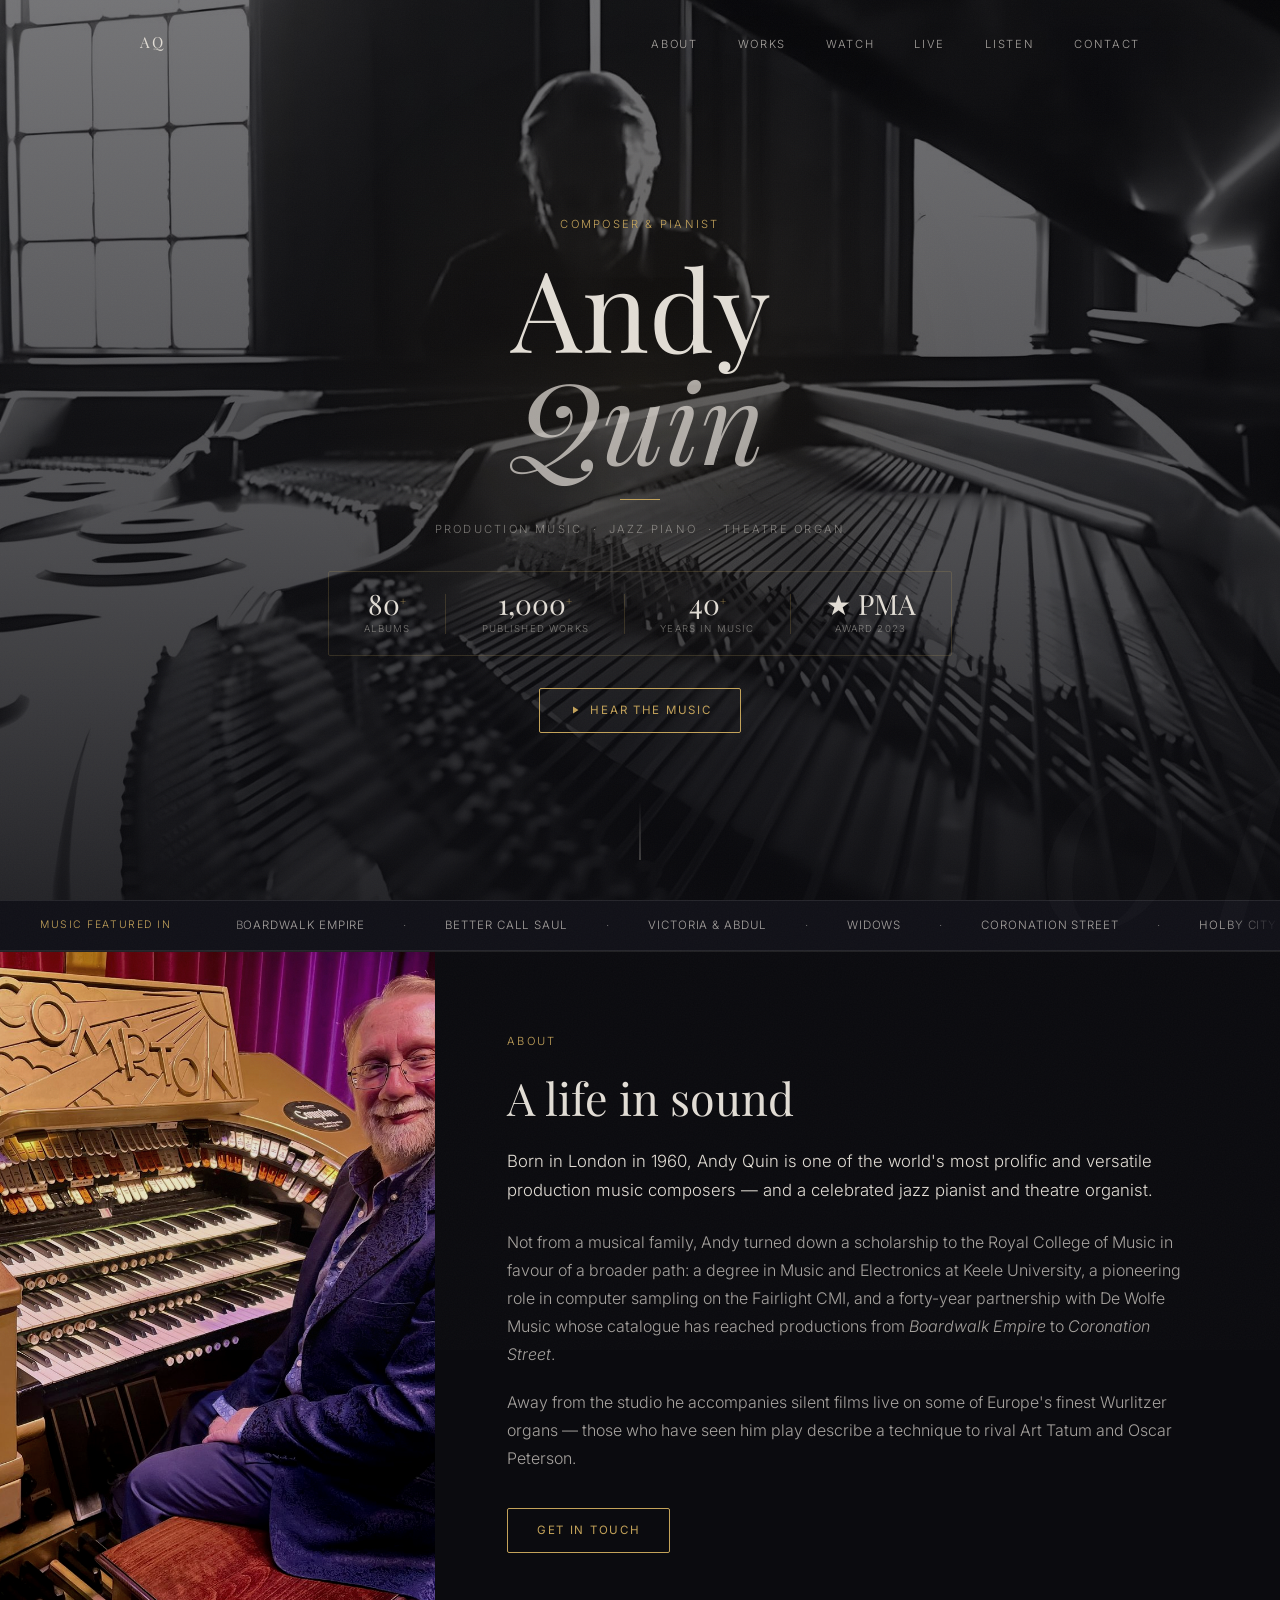
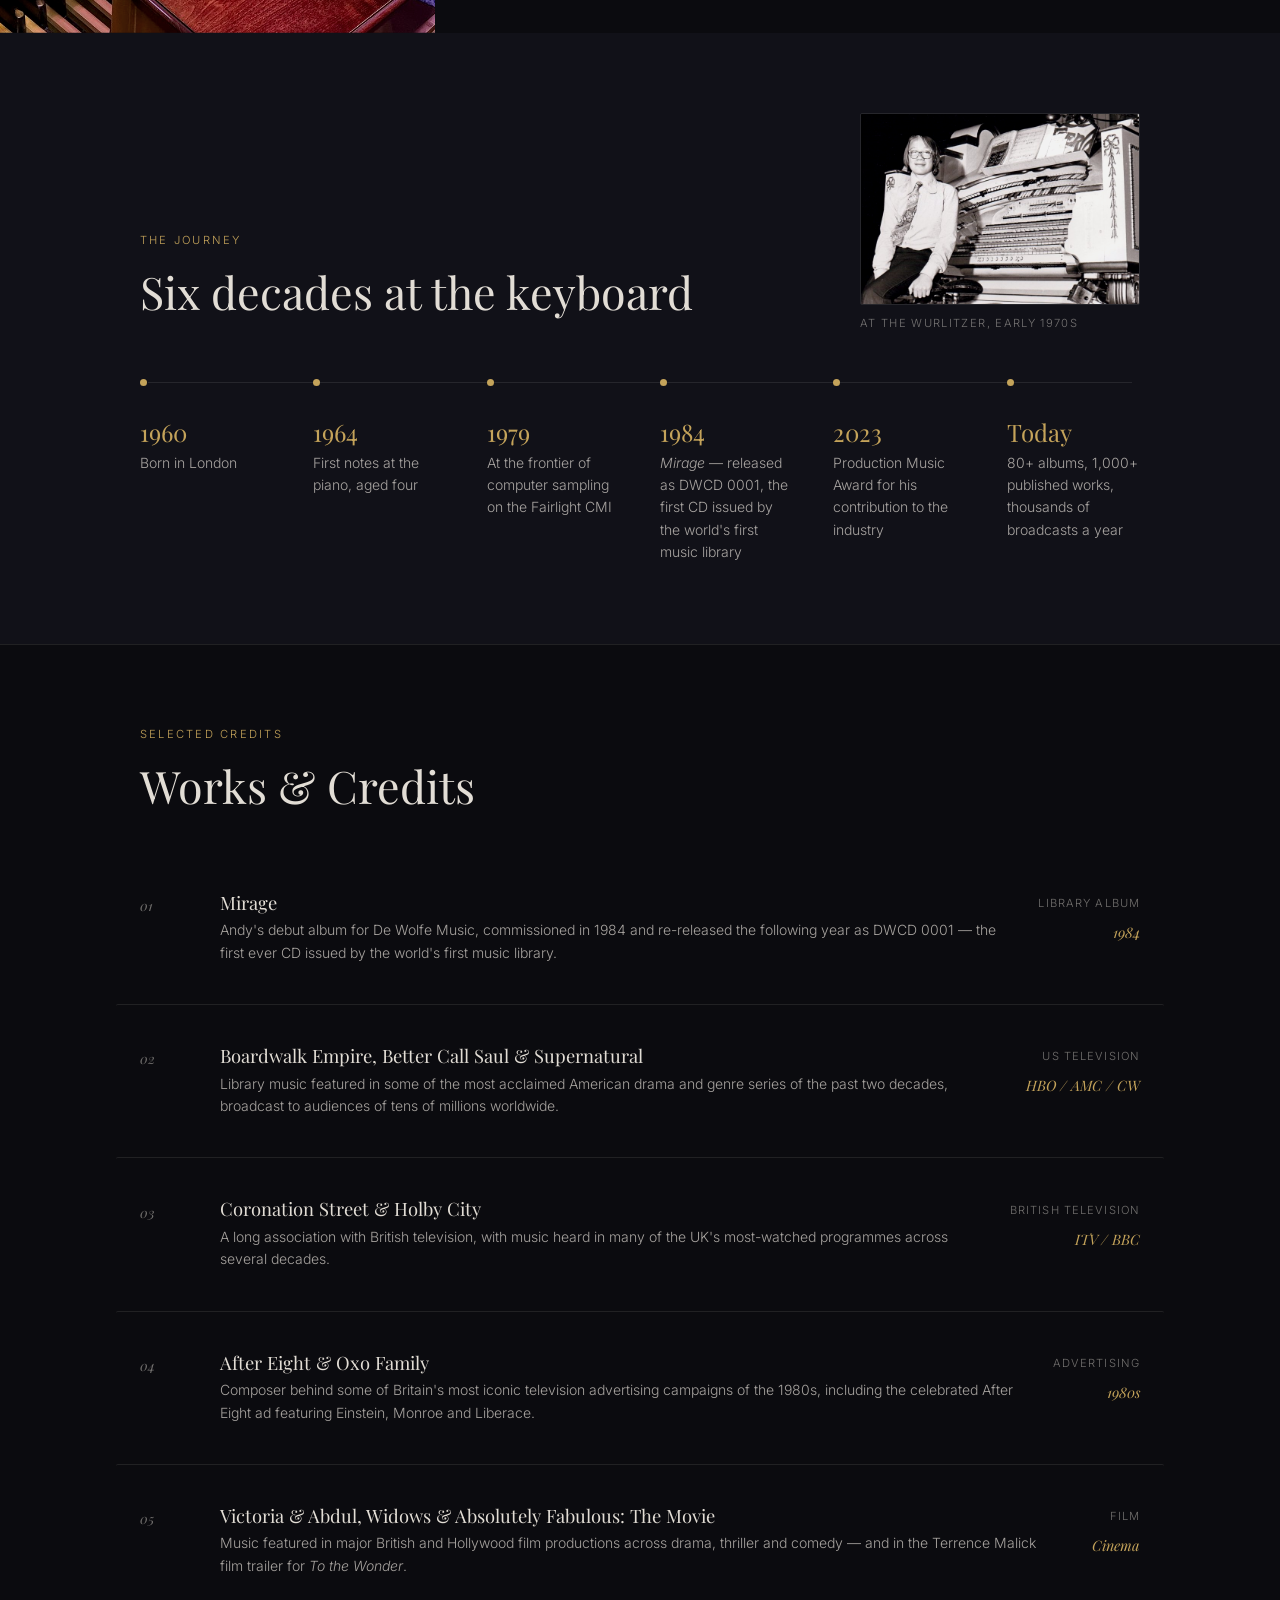
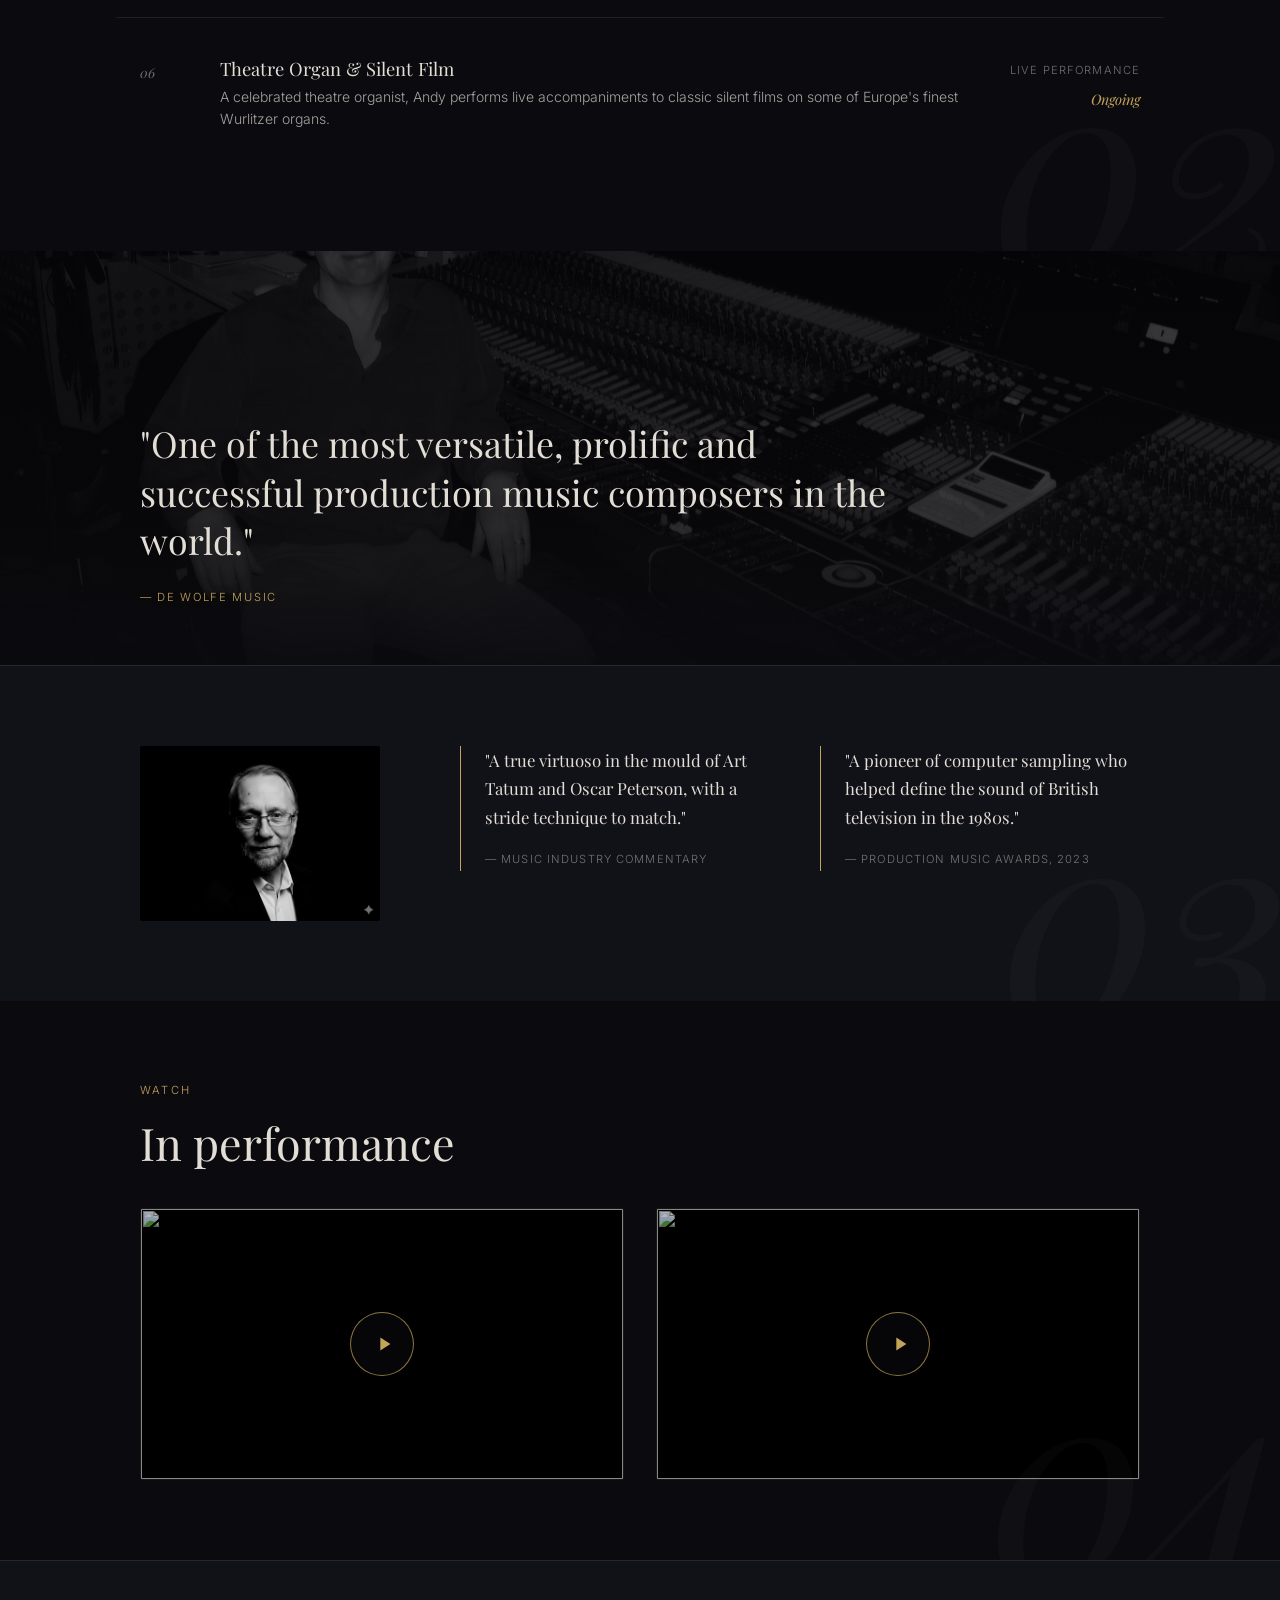
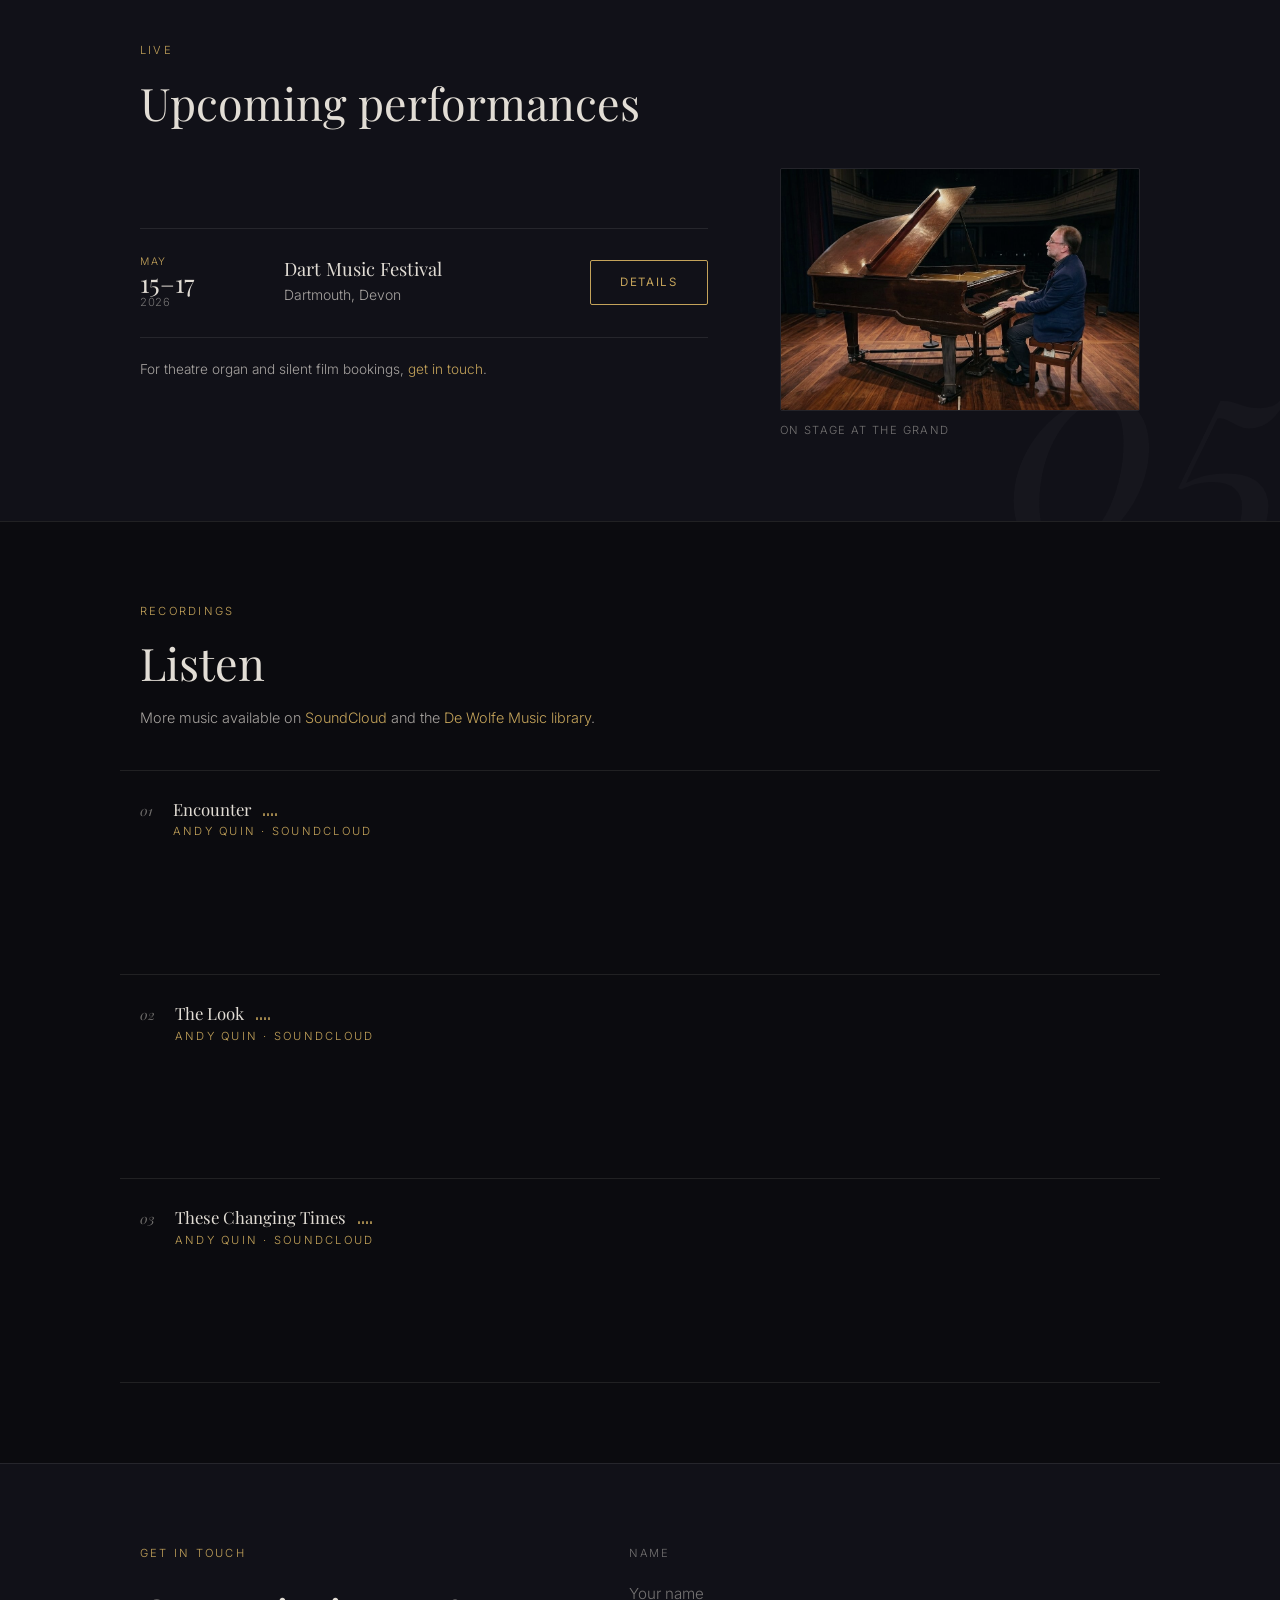
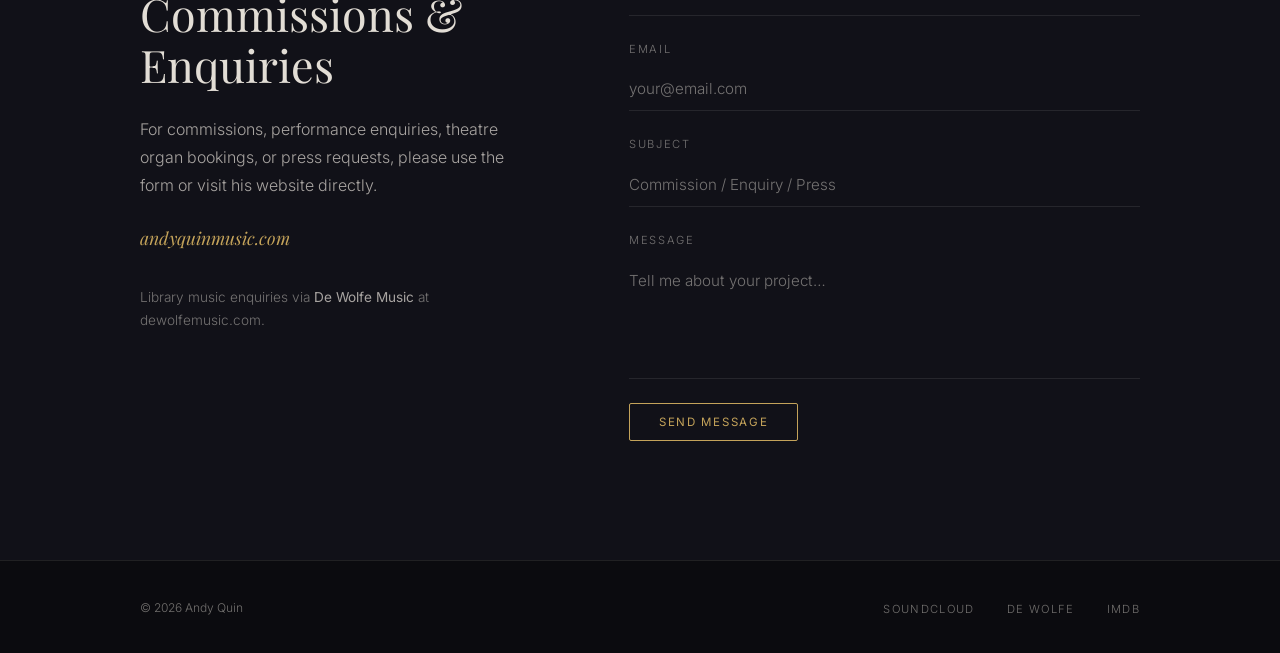
==== commit 53fa83e1: "Add stage photo to Live section; remove video captions - The AI-upscaled stage photo (a restored old" ====
--- a/index.html
+++ b/index.html
@@ -395,14 +395,12 @@
             <img src="https://i.ytimg.com/vi/4BN-rmYkpTc/hqdefault.jpg" alt="" loading="lazy" width="480" height="360" />
             <span class="video-play" aria-hidden="true"><svg viewBox="0 0 24 24" fill="currentColor"><path d="M8 5v14l11-7z"/></svg></span>
           </button>
-          <h3>Live performance</h3>
         </div>
         <div class="video-card reveal">
-          <button class="video-thumb" data-yt="PhPWgFitMFo" aria-label="Play video: Andy Quin documentary">
+          <button class="video-thumb" data-yt="PhPWgFitMFo" aria-label="Play video: Andy Quin in performance">
             <img src="https://i.ytimg.com/vi/PhPWgFitMFo/hqdefault.jpg" alt="" loading="lazy" width="480" height="360" />
             <span class="video-play" aria-hidden="true"><svg viewBox="0 0 24 24" fill="currentColor"><path d="M8 5v14l11-7z"/></svg></span>
           </button>
-          <h3>Documentary</h3>
         </div>
       </div>
     </div>
@@ -415,20 +413,26 @@
         <p class="label">Live</p>
         <h2>Upcoming performances</h2>
       </div>
-      <div class="events-list">
-        <div class="event-row reveal">
-          <div class="event-date">
-            <span class="event-month">May</span>
-            <span class="event-day">15–17</span>
-            <span class="event-year">2026</span>
-          </div>
-          <div class="event-info">
-            <h3>Dart Music Festival</h3>
-            <p>Dartmouth, Devon</p>
-          </div>
-          <a href="https://www.dartmusicfestival.co.uk/act/andy-quin/" target="_blank" rel="noopener" class="btn">Details</a>
-        </div>
-        <p class="events-note reveal">For theatre organ and silent film bookings, <a href="#contact">get in touch</a>.</p>
+      <div class="live-inner">
+        <div class="events-list">
+          <div class="event-row reveal">
+            <div class="event-date">
+              <span class="event-month">May</span>
+              <span class="event-day">15–17</span>
+              <span class="event-year">2026</span>
+            </div>
+            <div class="event-info">
+              <h3>Dart Music Festival</h3>
+              <p>Dartmouth, Devon</p>
+            </div>
+            <a href="https://www.dartmusicfestival.co.uk/act/andy-quin/" target="_blank" rel="noopener" class="btn">Details</a>
+          </div>
+          <p class="events-note reveal">For theatre organ and silent film bookings, <a href="#contact">get in touch</a>.</p>
+        </div>
+        <figure class="live-photo reveal">
+          <img src="images/andy-stage.jpg" alt="Andy Quin performing at a grand piano on a concert-hall stage" loading="lazy" width="1059" height="713" />
+          <figcaption>On stage at the grand</figcaption>
+        </figure>
       </div>
     </div>
   </section>
--- a/styles.css
+++ b/styles.css
@@ -898,6 +898,35 @@
 /* ─── Live events ────────────────────────────────────────────────────────────── */
 #live { border-top: 1px solid var(--rule); }
 
+.live-inner {
+  display: flex;
+  flex-direction: column;
+  gap: 2.5rem;
+}
+.live-photo { margin: 0; }
+.live-photo img {
+  width: 100%;
+  border-radius: var(--radius);
+  border: 1px solid var(--rule);
+  filter: brightness(.92) saturate(.85);
+  display: block;
+}
+.live-photo figcaption {
+  margin-top: .6rem;
+  font-size: .7rem;
+  letter-spacing: .12em;
+  text-transform: uppercase;
+  color: var(--text3);
+}
+@media (min-width: 769px) {
+  .live-inner {
+    display: grid;
+    grid-template-columns: 1fr 360px;
+    gap: 4.5rem;
+    align-items: center;
+  }
+}
+
 .events-list { display: flex; flex-direction: column; gap: 0; }
 
 .event-row {
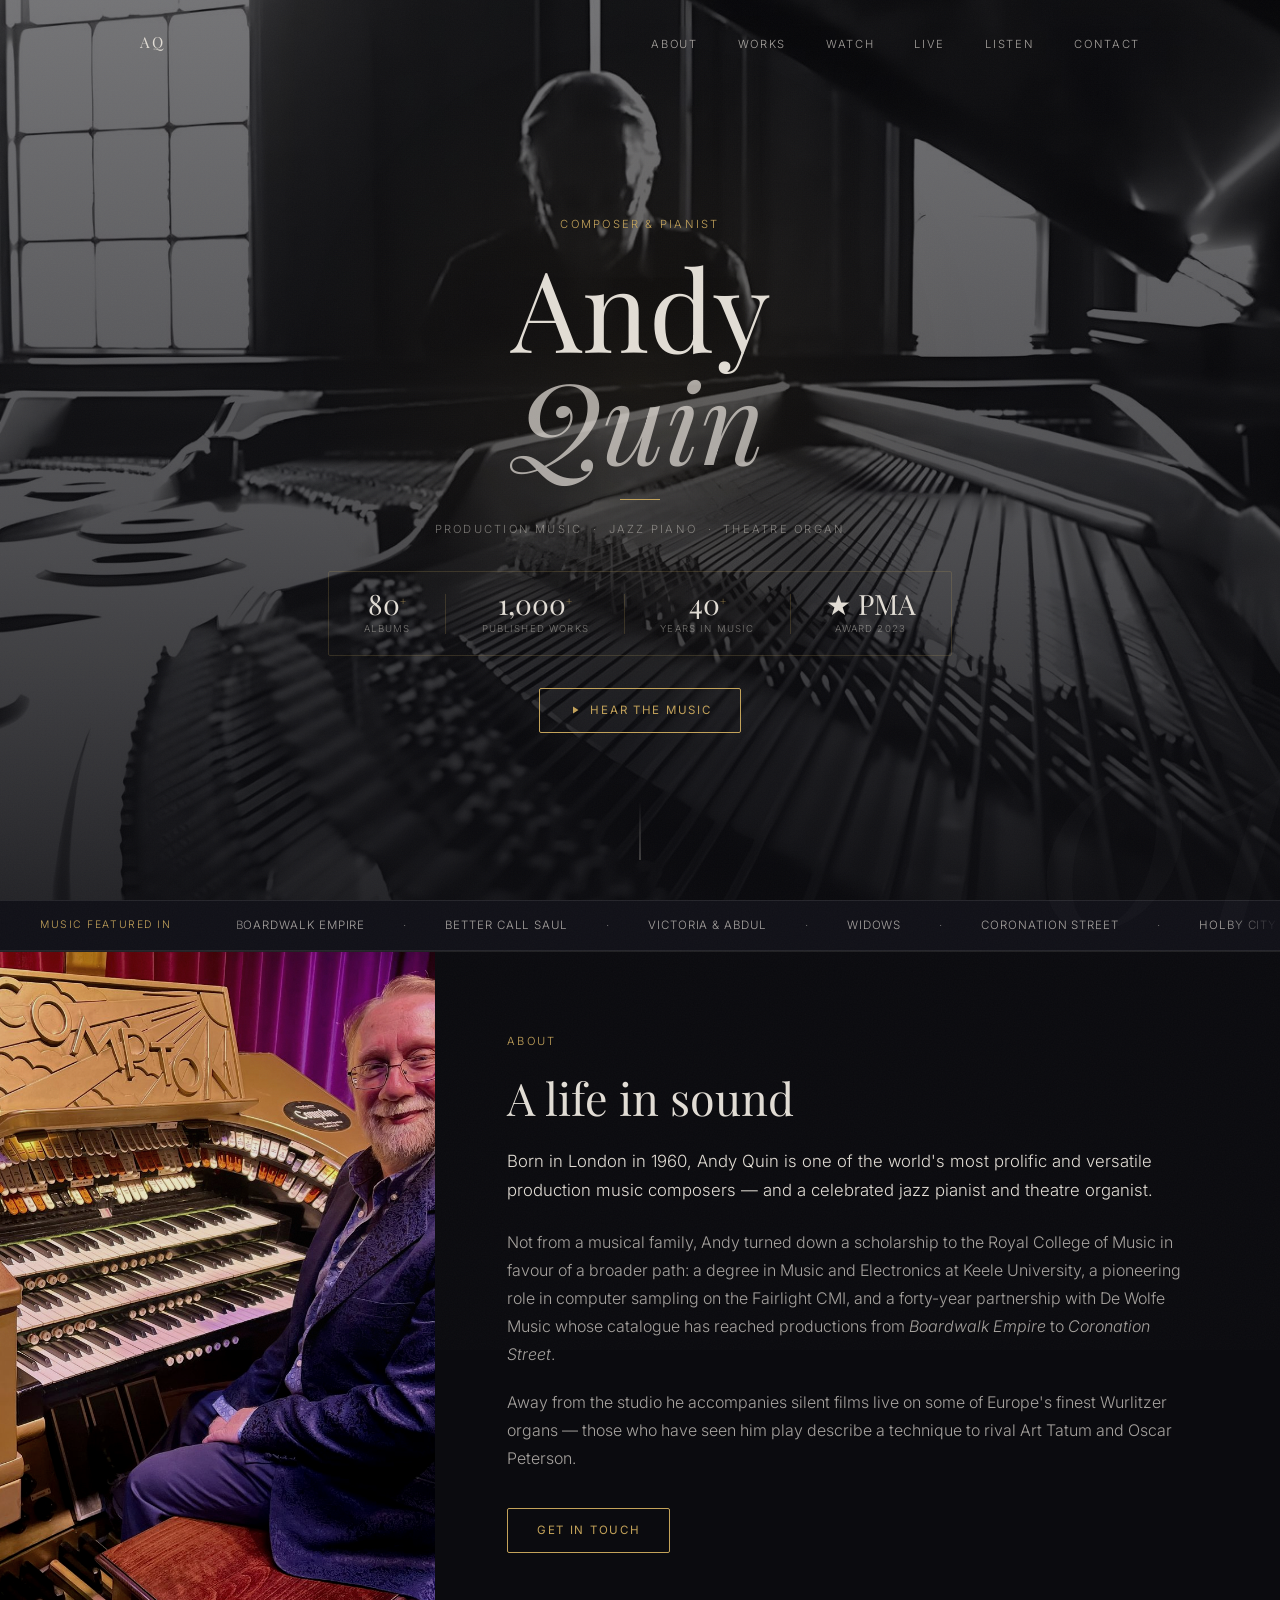
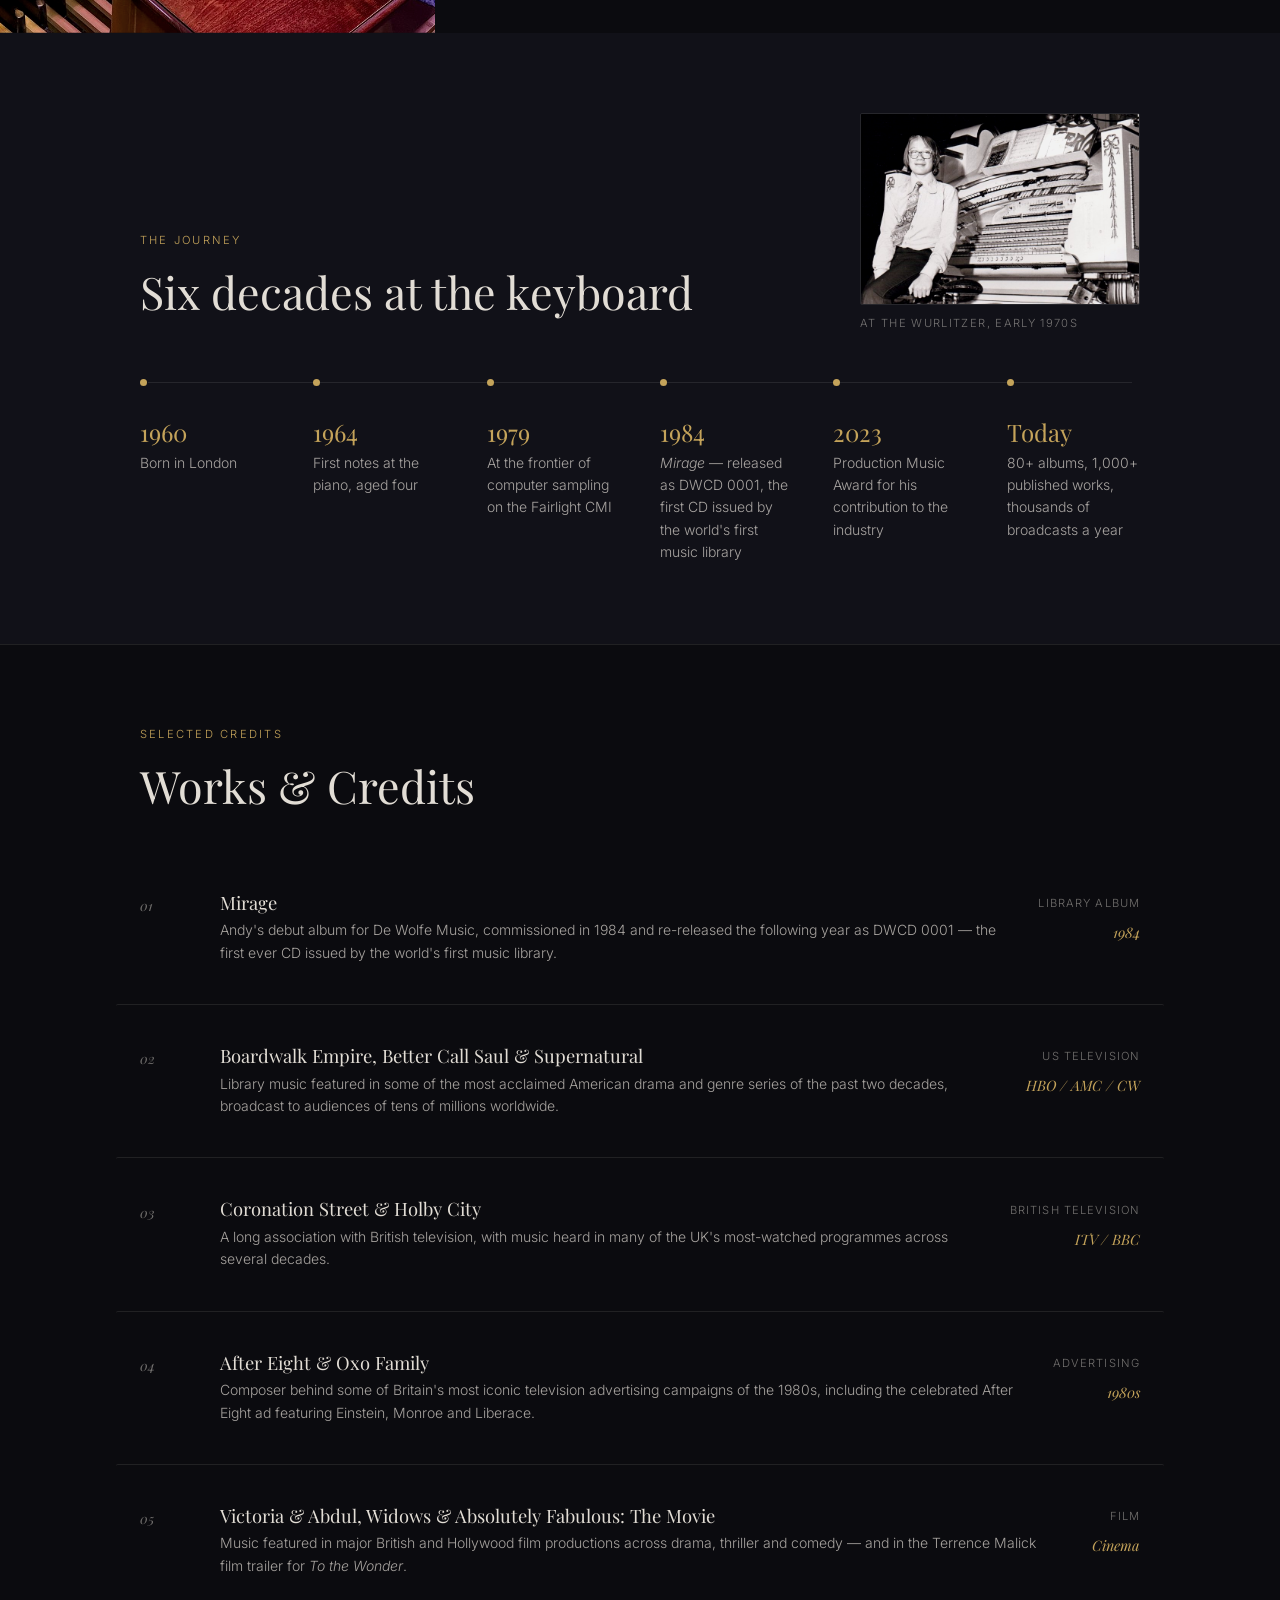
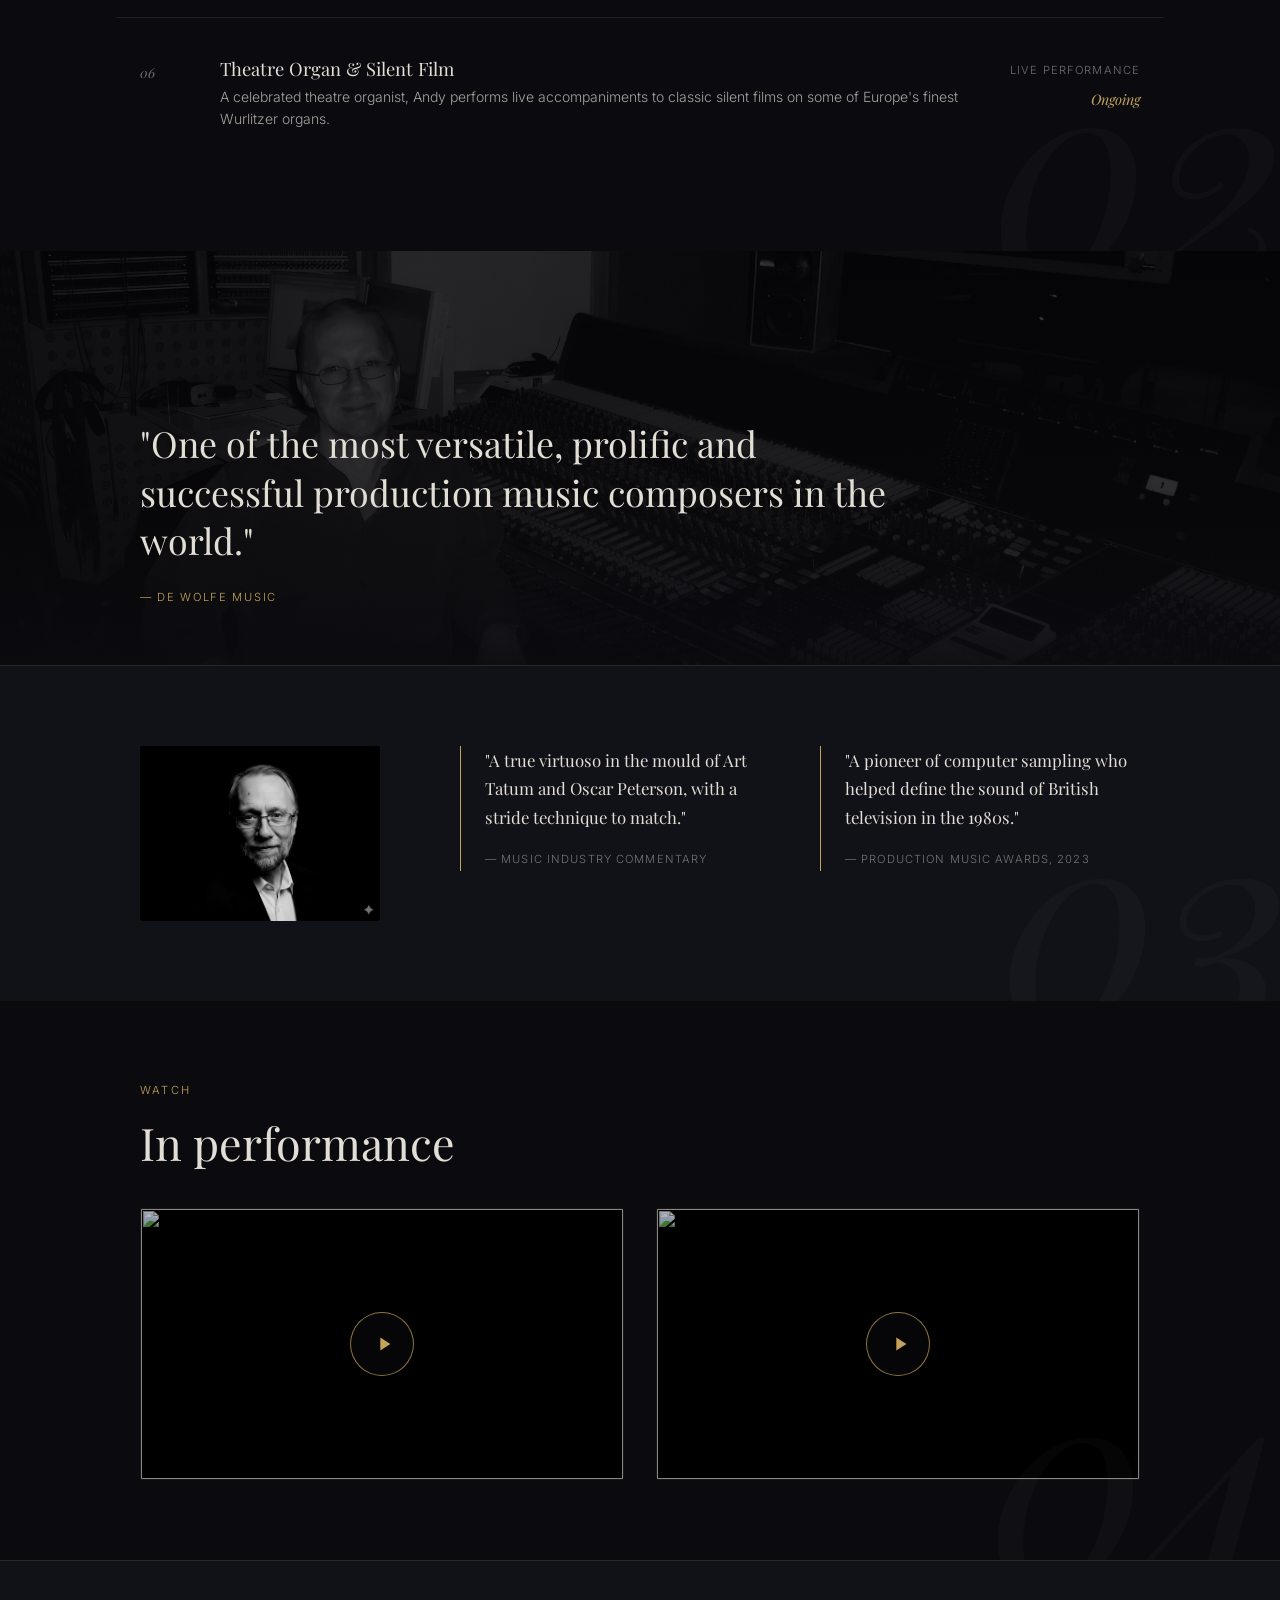
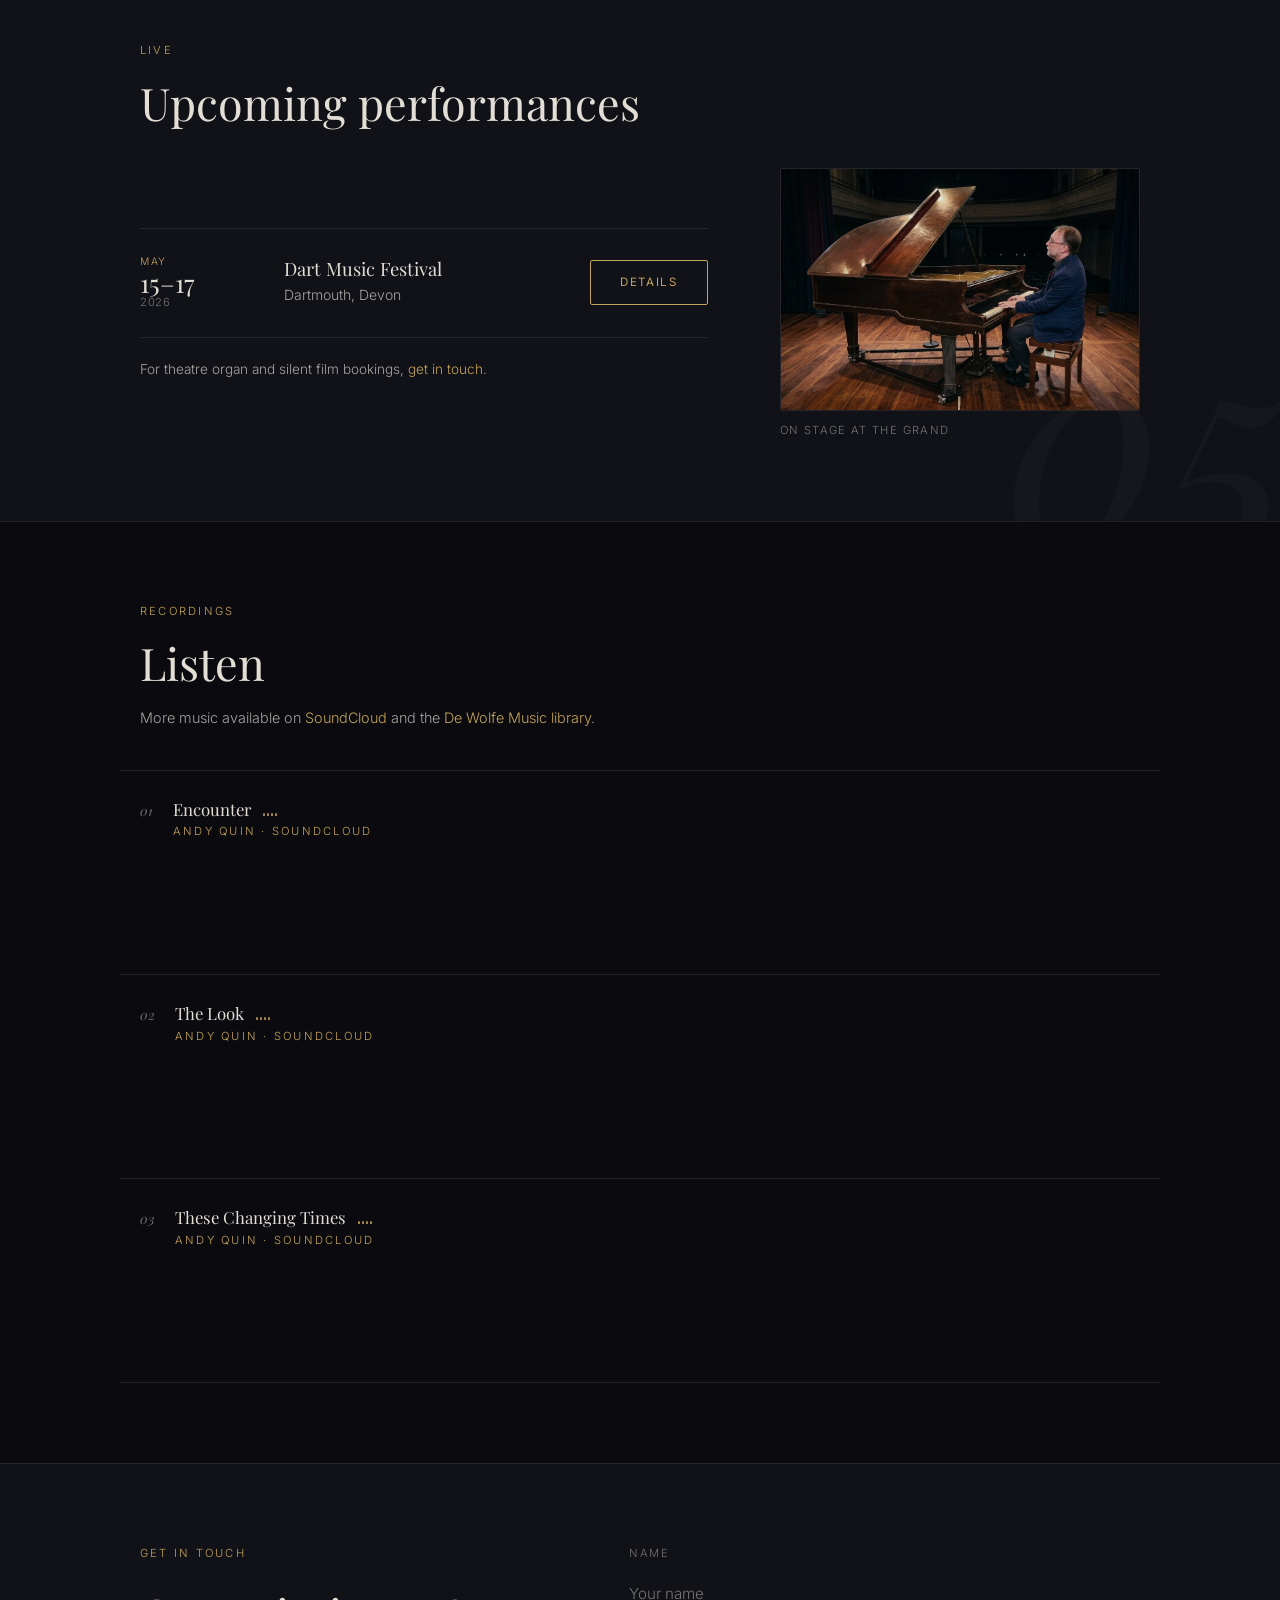
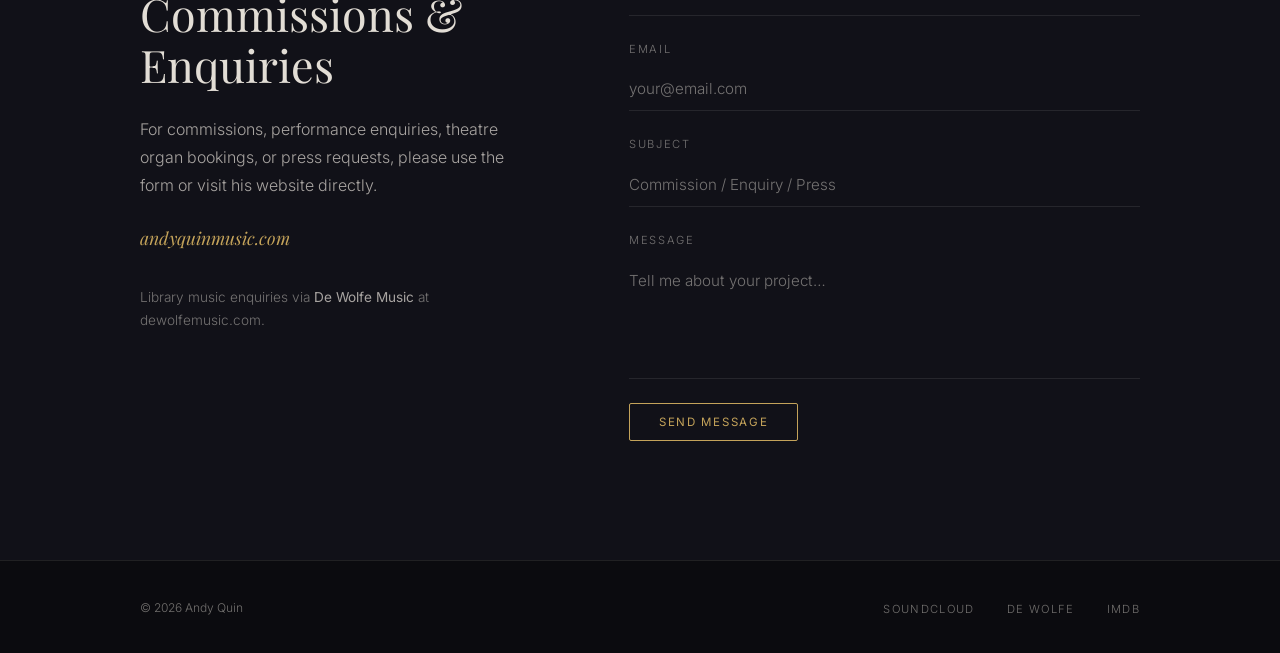
==== commit 97181f54: "Hero CTA opens a lightbox playing 'Awakening' 'Hear the music' now opens an in-page overlay with the" ====
--- a/index.html
+++ b/index.html
@@ -551,6 +551,15 @@
     </div>
   </section>
 
+  <!-- Listen overlay (opened by the hero CTA) -->
+  <div class="video-modal" id="video-modal" hidden>
+    <div class="video-modal-backdrop" data-close aria-hidden="true"></div>
+    <div class="video-modal-panel" role="dialog" aria-modal="true" aria-label="Andy Quin — Awakening">
+      <button class="video-modal-close" data-close aria-label="Close player">&times;</button>
+      <div class="video-modal-frame" id="video-modal-frame"></div>
+    </div>
+  </div>
+
   <!-- Footer -->
   <footer>
     <div class="container footer-inner">
--- a/styles.css
+++ b/styles.css
@@ -695,10 +695,11 @@
    Colour studio shot rendered monochrome to sit within the site's palette. */
 .image-break-bg {
   position: absolute;
-  inset: -18% 0;
-  background: url('images/studio-desk.jpg') center 35% / cover no-repeat;
+  /* True top anchor: the photo's top edge is the banner's top edge.
+     No parallax on this layer — any drift would break the anchor. */
+  inset: 0;
+  background: url('images/studio-desk.jpg') center top / cover no-repeat;
   filter: grayscale(1) brightness(.55) contrast(1.1);
-  will-change: transform;
   z-index: 0;
 }
 .image-break::before {
@@ -1120,6 +1121,66 @@
   font-size: .7rem;
   color: var(--text3);
   letter-spacing: .05em;
+}
+
+/* ─── Listen overlay ─────────────────────────────────────────────────────────── */
+.video-modal {
+  position: fixed;
+  inset: 0;
+  z-index: 9500;
+  display: flex;
+  align-items: center;
+  justify-content: center;
+  padding: 1.25rem;
+}
+.video-modal[hidden] { display: none; }
+.video-modal-backdrop {
+  position: absolute;
+  inset: 0;
+  background: rgba(11,11,15,.88);
+  backdrop-filter: blur(8px);
+  -webkit-backdrop-filter: blur(8px);
+}
+.video-modal-panel {
+  position: relative;
+  width: min(92vw, 960px);
+  animation: modal-in .35s var(--ease) both;
+}
+@keyframes modal-in {
+  from { opacity: 0; transform: scale(.96) translateY(10px); }
+  to   { opacity: 1; transform: scale(1) translateY(0); }
+}
+.video-modal-frame {
+  aspect-ratio: 16 / 9;
+  background: #000;
+  border: 1px solid rgba(196,163,90,.35);
+  border-radius: var(--radius);
+  overflow: hidden;
+}
+.video-modal-frame iframe {
+  width: 100%;
+  height: 100%;
+  border: 0;
+  display: block;
+}
+.video-modal-close {
+  position: absolute;
+  top: -2.75rem;
+  right: 0;
+  background: none;
+  border: none;
+  color: var(--text2);
+  font-size: 1.9rem;
+  line-height: 1;
+  cursor: pointer;
+  padding: .25rem .5rem;
+  transition: color .2s;
+}
+.video-modal-close:hover { color: var(--gold); }
+body.modal-open { overflow: hidden; }
+
+@media (prefers-reduced-motion: reduce) {
+  .video-modal-panel { animation: none; }
 }
 
 /* ─── Contact ───────────────────────────────────────────────────────────────── */
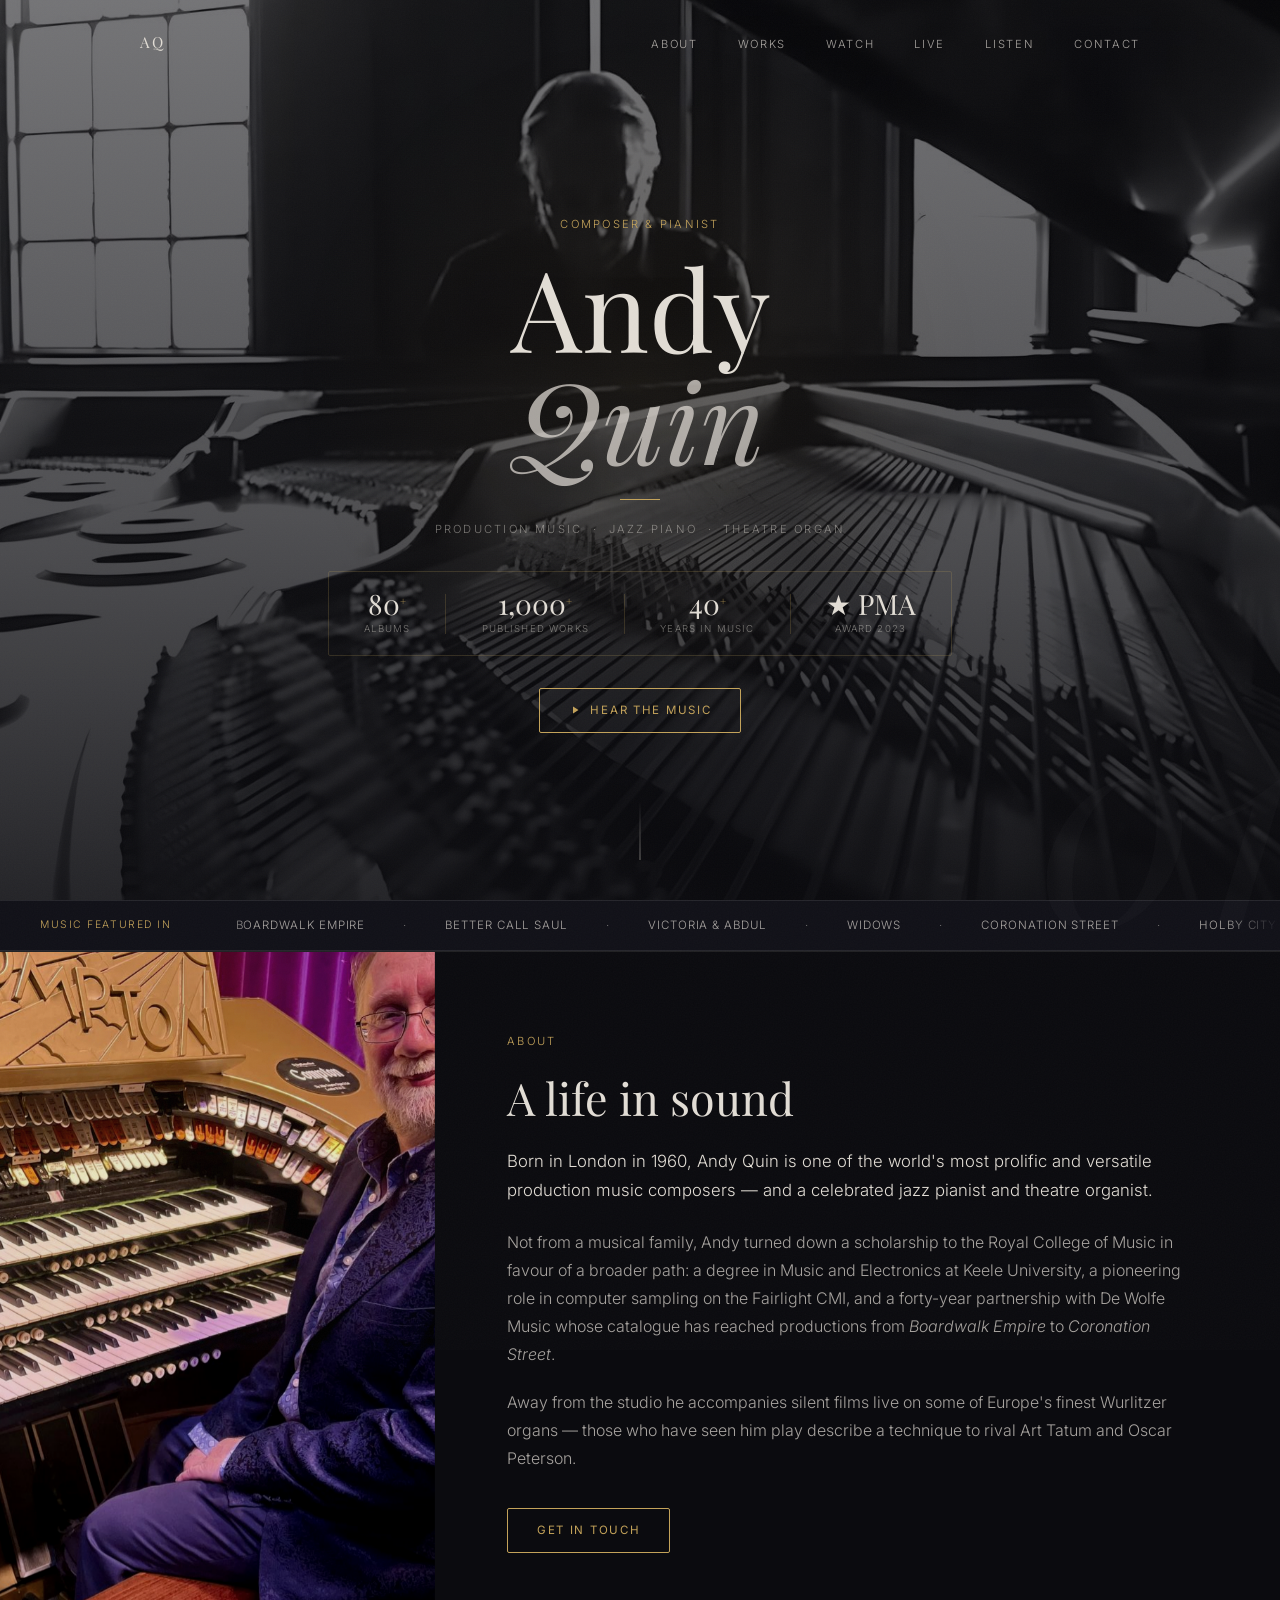
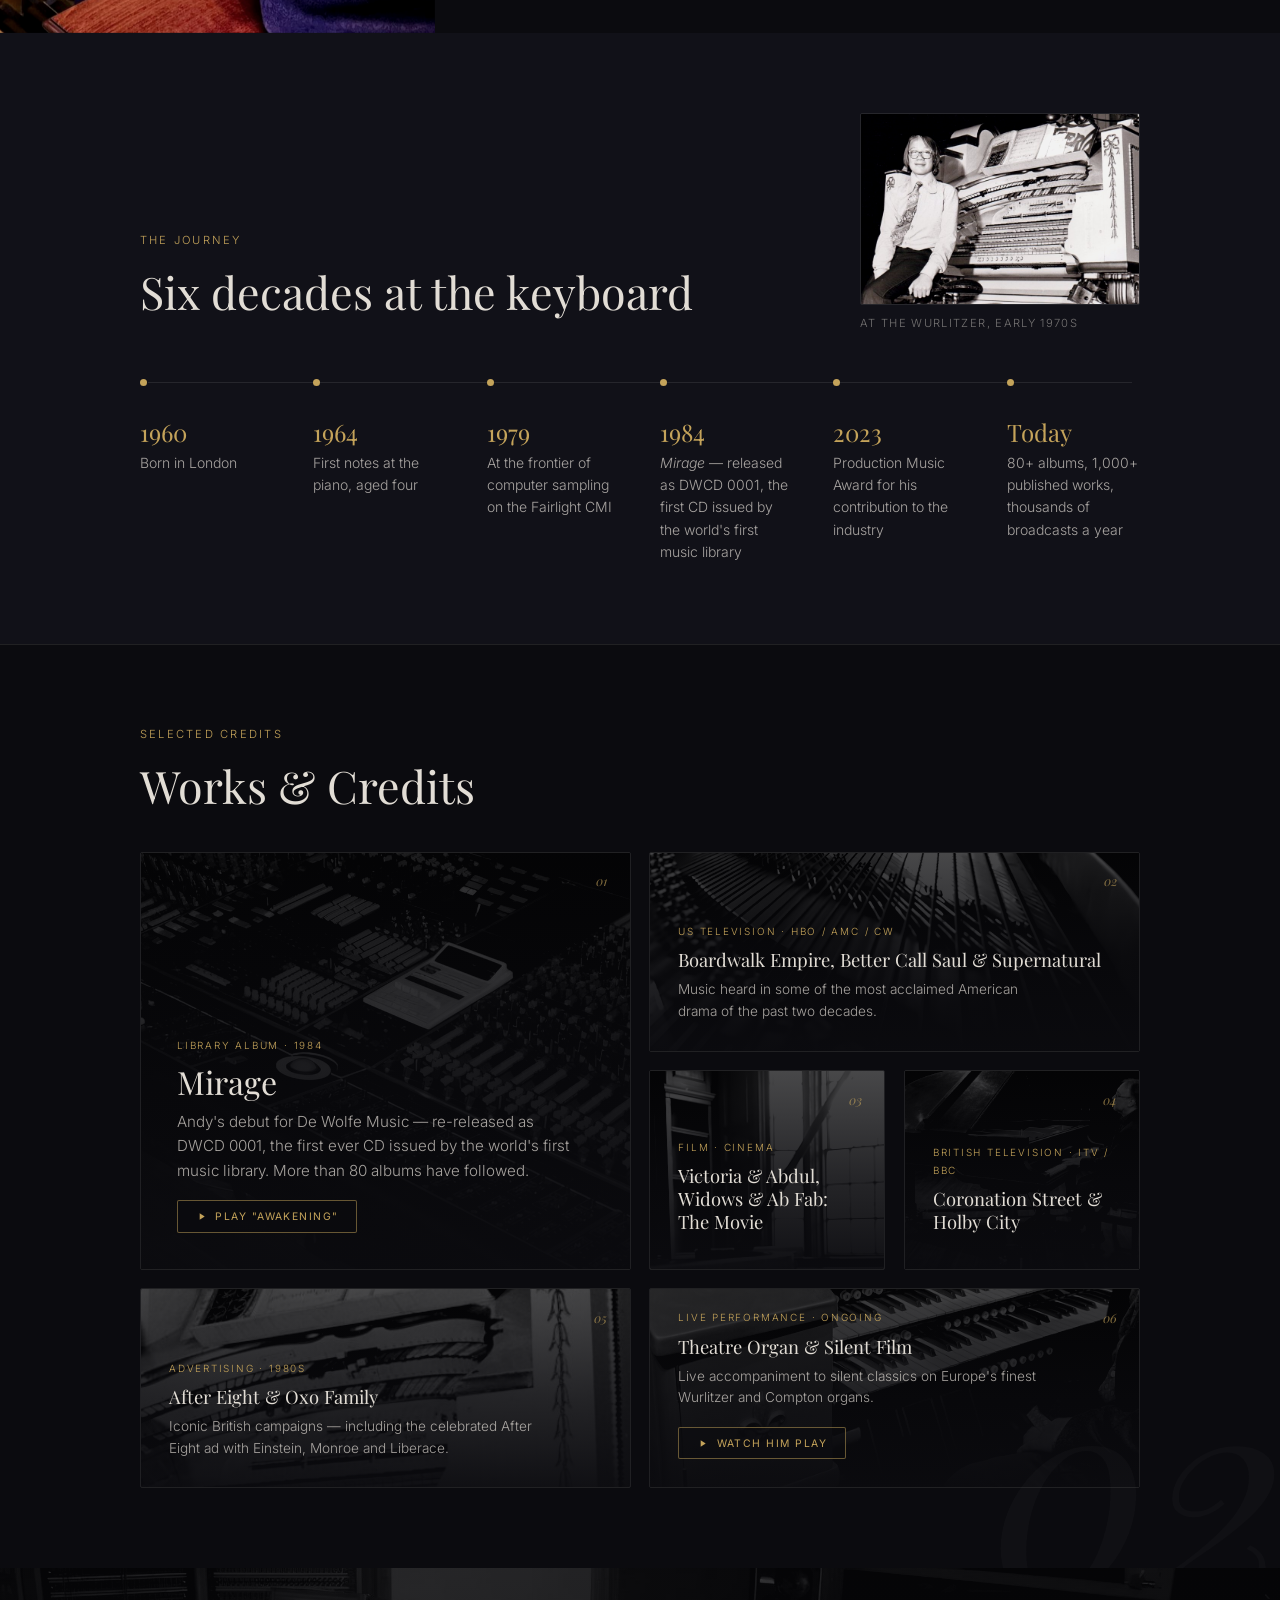
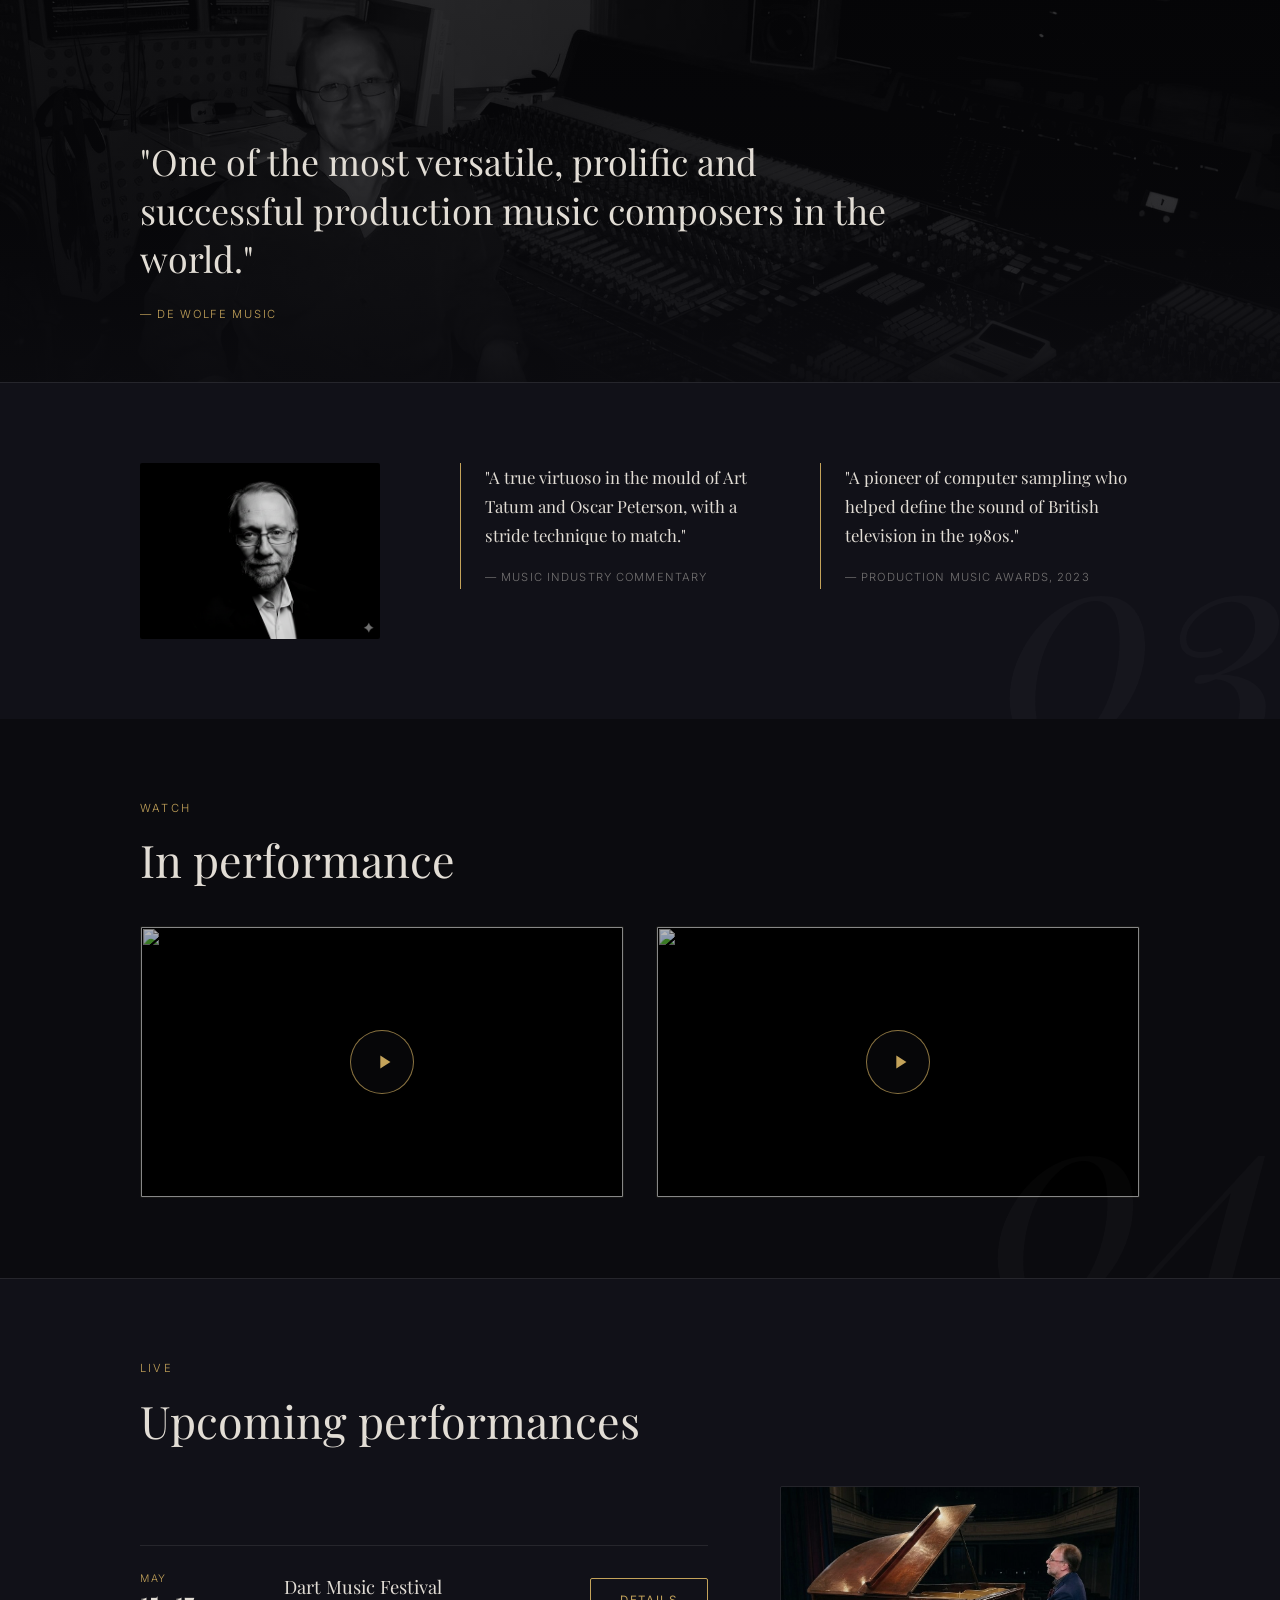
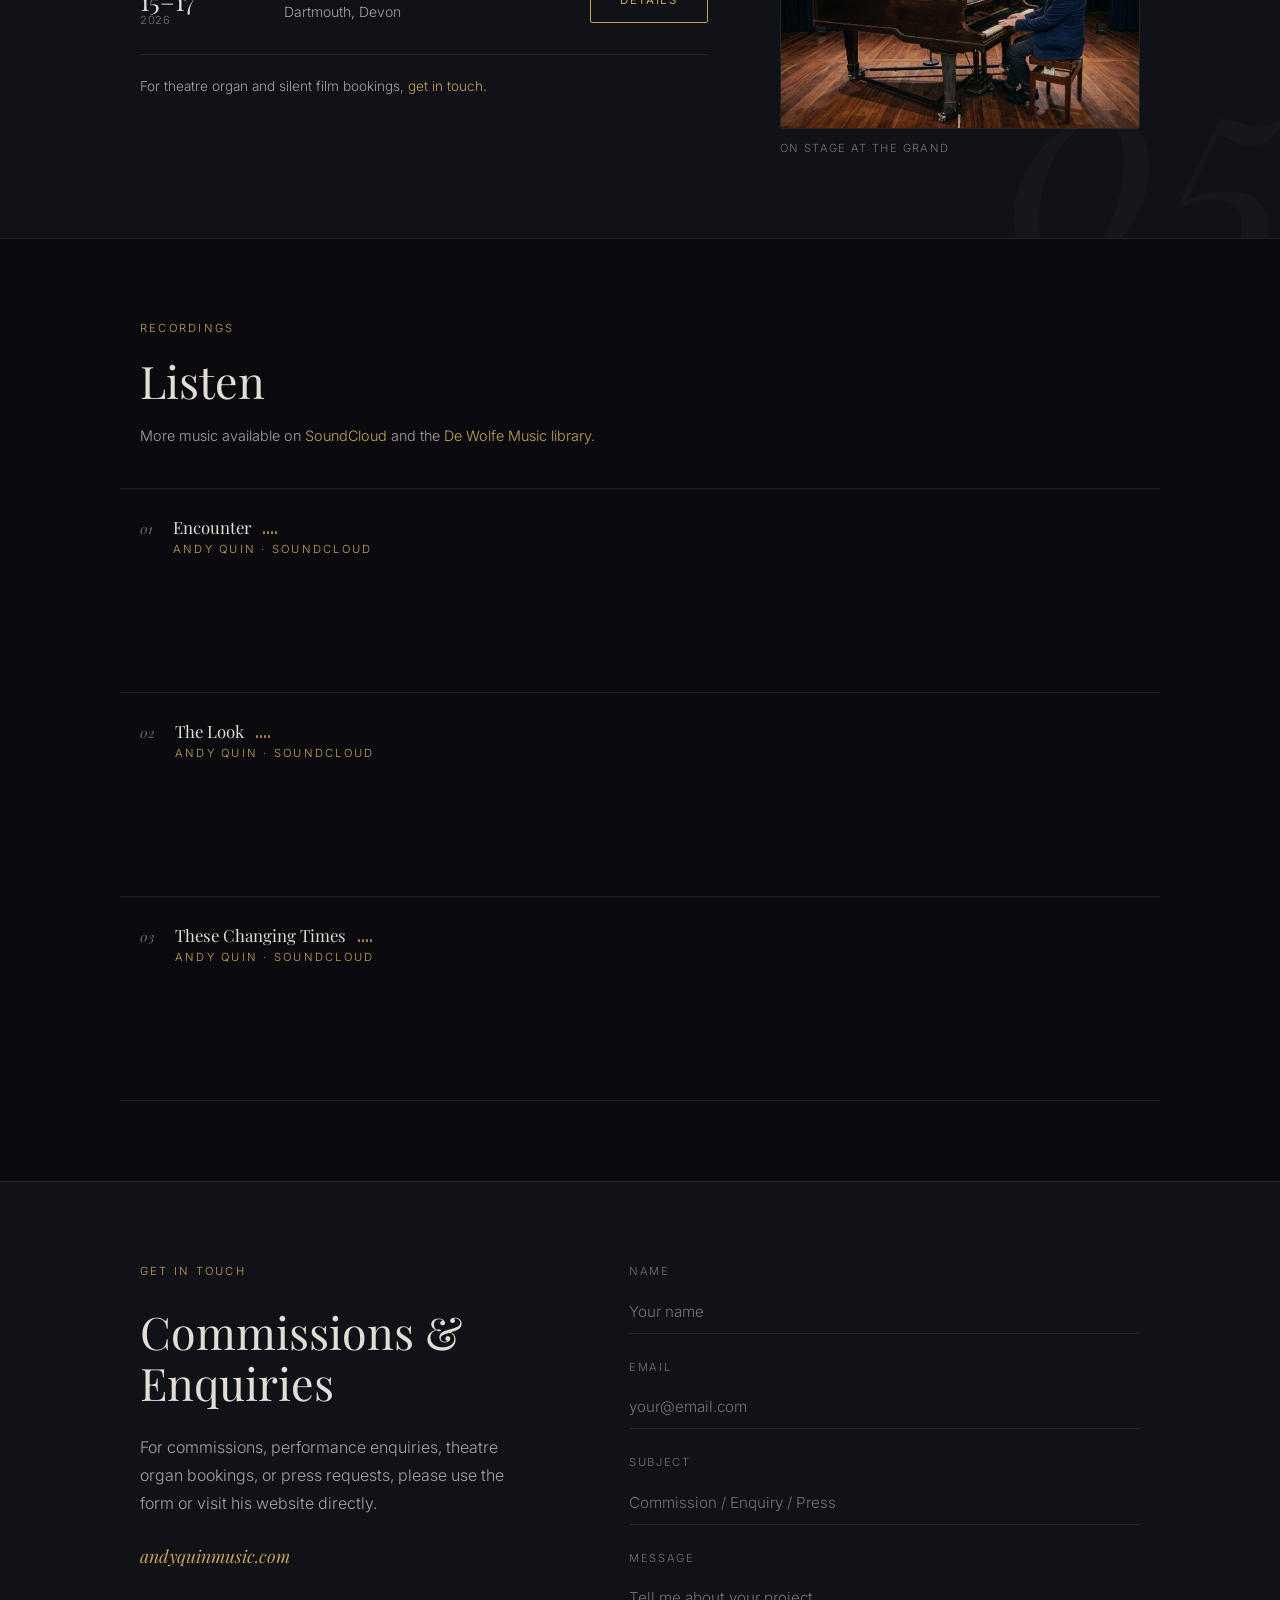
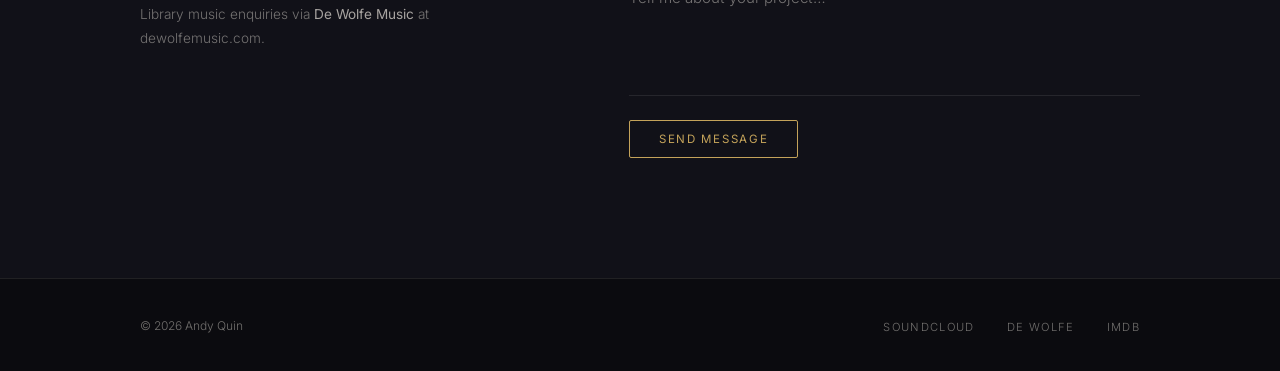
==== commit 431b2a87: "Replace the works list with a mosaic of mixed-size cards Six cards in an asymmetric grid: a tall fea" ====
--- a/index.html
+++ b/index.html
@@ -274,81 +274,75 @@
         <p class="label">Selected credits</p>
         <h2>Works &amp; Credits</h2>
       </div>
-      <ol class="works-list">
-
-        <li class="work-row reveal">
-          <span class="work-num">01</span>
-          <div class="work-main">
+      <div class="mosaic">
+
+        <article class="mosaic-card mc-feature reveal">
+          <div class="mc-bg" style="background-image:url('images/tex-desk.jpg')" aria-hidden="true"></div>
+          <span class="mc-num" aria-hidden="true">01</span>
+          <div class="mc-content">
+            <span class="mc-type">Library Album · 1984</span>
             <h3>Mirage</h3>
-            <p>Andy's debut album for De Wolfe Music, commissioned in 1984 and re-released the following year as DWCD 0001 — the first ever CD issued by the world's first music library.</p>
-          </div>
-          <div class="work-meta">
-            <span class="work-type">Library Album</span>
-            <span class="work-year">1984</span>
-          </div>
-        </li>
-
-        <li class="work-row reveal">
-          <span class="work-num">02</span>
-          <div class="work-main">
+            <p>Andy's debut for De Wolfe Music — re-released as DWCD&nbsp;0001, the first ever CD issued by the world's first music library. More than 80 albums have followed.</p>
+            <button class="mc-play" data-video="xO_zKhukPrk" data-title="Andy Quin — Awakening">
+              <svg viewBox="0 0 24 24" fill="currentColor" aria-hidden="true"><path d="M8 5v14l11-7z"/></svg>
+              Play "Awakening"
+            </button>
+          </div>
+        </article>
+
+        <article class="mosaic-card mc-wide reveal">
+          <div class="mc-bg" style="background-image:url('images/tex-strings.jpg')" aria-hidden="true"></div>
+          <span class="mc-num" aria-hidden="true">02</span>
+          <div class="mc-content">
+            <span class="mc-type">US Television · HBO / AMC / CW</span>
             <h3>Boardwalk Empire, Better Call Saul &amp; Supernatural</h3>
-            <p>Library music featured in some of the most acclaimed American drama and genre series of the past two decades, broadcast to audiences of tens of millions worldwide.</p>
-          </div>
-          <div class="work-meta">
-            <span class="work-type">US Television</span>
-            <span class="work-year">HBO / AMC / CW</span>
-          </div>
-        </li>
-
-        <li class="work-row reveal">
-          <span class="work-num">03</span>
-          <div class="work-main">
+            <p>Music heard in some of the most acclaimed American drama of the past two decades.</p>
+          </div>
+        </article>
+
+        <article class="mosaic-card reveal">
+          <div class="mc-bg" style="background-image:url('images/tex-window.jpg')" aria-hidden="true"></div>
+          <span class="mc-num" aria-hidden="true">03</span>
+          <div class="mc-content">
+            <span class="mc-type">Film · Cinema</span>
+            <h3>Victoria &amp; Abdul, Widows &amp; Ab&nbsp;Fab: The&nbsp;Movie</h3>
+          </div>
+        </article>
+
+        <article class="mosaic-card reveal">
+          <div class="mc-bg" style="background-image:url('images/tex-stage.jpg')" aria-hidden="true"></div>
+          <span class="mc-num" aria-hidden="true">04</span>
+          <div class="mc-content">
+            <span class="mc-type">British Television · ITV / BBC</span>
             <h3>Coronation Street &amp; Holby City</h3>
-            <p>A long association with British television, with music heard in many of the UK's most-watched programmes across several decades.</p>
-          </div>
-          <div class="work-meta">
-            <span class="work-type">British Television</span>
-            <span class="work-year">ITV / BBC</span>
-          </div>
-        </li>
-
-        <li class="work-row reveal">
-          <span class="work-num">04</span>
-          <div class="work-main">
+          </div>
+        </article>
+
+        <article class="mosaic-card mc-wide reveal">
+          <div class="mc-bg" style="background-image:url('images/tex-young.jpg')" aria-hidden="true"></div>
+          <span class="mc-num" aria-hidden="true">05</span>
+          <div class="mc-content">
+            <span class="mc-type">Advertising · 1980s</span>
             <h3>After Eight &amp; Oxo Family</h3>
-            <p>Composer behind some of Britain's most iconic television advertising campaigns of the 1980s, including the celebrated After Eight ad featuring Einstein, Monroe and Liberace.</p>
-          </div>
-          <div class="work-meta">
-            <span class="work-type">Advertising</span>
-            <span class="work-year">1980s</span>
-          </div>
-        </li>
-
-        <li class="work-row reveal">
-          <span class="work-num">05</span>
-          <div class="work-main">
-            <h3>Victoria &amp; Abdul, Widows &amp; Absolutely Fabulous: The Movie</h3>
-            <p>Music featured in major British and Hollywood film productions across drama, thriller and comedy — and in the Terrence Malick film trailer for <em>To the Wonder</em>.</p>
-          </div>
-          <div class="work-meta">
-            <span class="work-type">Film</span>
-            <span class="work-year">Cinema</span>
-          </div>
-        </li>
-
-        <li class="work-row reveal">
-          <span class="work-num">06</span>
-          <div class="work-main">
+            <p>Iconic British campaigns — including the celebrated After Eight ad with Einstein, Monroe and Liberace.</p>
+          </div>
+        </article>
+
+        <article class="mosaic-card mc-wide reveal">
+          <div class="mc-bg" style="background-image:url('images/tex-keys.jpg')" aria-hidden="true"></div>
+          <span class="mc-num" aria-hidden="true">06</span>
+          <div class="mc-content">
+            <span class="mc-type">Live Performance · Ongoing</span>
             <h3>Theatre Organ &amp; Silent Film</h3>
-            <p>A celebrated theatre organist, Andy performs live accompaniments to classic silent films on some of Europe's finest Wurlitzer organs.</p>
-          </div>
-          <div class="work-meta">
-            <span class="work-type">Live Performance</span>
-            <span class="work-year">Ongoing</span>
-          </div>
-        </li>
-
-      </ol>
+            <p>Live accompaniment to silent classics on Europe's finest Wurlitzer and Compton organs.</p>
+            <button class="mc-play" data-video="4BN-rmYkpTc" data-title="Andy Quin in performance">
+              <svg viewBox="0 0 24 24" fill="currentColor" aria-hidden="true"><path d="M8 5v14l11-7z"/></svg>
+              Watch him play
+            </button>
+          </div>
+        </article>
+
+      </div>
     </div>
   </section>
 
--- a/styles.css
+++ b/styles.css
@@ -568,6 +568,129 @@
 /* ─── Portfolio ─────────────────────────────────────────────────────────────── */
 #portfolio { border-top: 1px solid var(--rule); }
 
+/* ─── Works mosaic ──────────────────────────────────────────────────────────── */
+.mosaic {
+  display: grid;
+  grid-template-columns: 1fr;
+  gap: 1rem;
+}
+
+.mosaic-card {
+  position: relative;
+  overflow: hidden;
+  border: 1px solid var(--rule);
+  border-radius: var(--radius);
+  min-height: 260px;
+  display: flex;
+  align-items: flex-end;
+  isolation: isolate;
+  transition: border-color .4s var(--ease), transform .5s var(--ease);
+}
+.mosaic-card:hover {
+  border-color: rgba(196,163,90,.45);
+  transform: translateY(-3px);
+}
+
+/* Background image layer — desaturated so the mosaic reads as one palette */
+.mc-bg {
+  position: absolute;
+  inset: 0;
+  background-size: cover;
+  background-position: center;
+  filter: grayscale(1) brightness(.42) contrast(1.15);
+  transform: scale(1.02);
+  transition: transform .9s var(--ease), filter .6s var(--ease);
+  z-index: -2;
+}
+.mosaic-card:hover .mc-bg {
+  transform: scale(1.07);
+  filter: grayscale(.75) brightness(.5) contrast(1.15);
+}
+/* Legibility scrim */
+.mosaic-card::before {
+  content: '';
+  position: absolute;
+  inset: 0;
+  background: linear-gradient(
+    to top,
+    rgba(11,11,15,.94) 0%,
+    rgba(11,11,15,.72) 45%,
+    rgba(11,11,15,.35) 100%
+  );
+  z-index: -1;
+}
+
+.mc-num {
+  position: absolute;
+  top: 1.1rem;
+  right: 1.4rem;
+  font-family: var(--font-serif);
+  font-style: italic;
+  font-size: .8rem;
+  color: var(--gold);
+  opacity: .65;
+}
+
+.mc-content { padding: 1.75rem; width: 100%; }
+.mc-type {
+  display: block;
+  font-size: .62rem;
+  letter-spacing: .18em;
+  text-transform: uppercase;
+  color: var(--gold);
+  margin-bottom: .5rem;
+}
+.mosaic-card h3 {
+  color: var(--text);
+  font-size: 1.15rem;
+  line-height: 1.25;
+  margin-bottom: .5rem;
+}
+.mosaic-card p {
+  font-size: .85rem;
+  line-height: 1.6;
+  max-width: 46ch;
+}
+
+.mc-play {
+  margin-top: 1.1rem;
+  display: inline-flex;
+  align-items: center;
+  gap: .55rem;
+  padding: .55rem 1.1rem;
+  background: rgba(11,11,15,.55);
+  border: 1px solid rgba(196,163,90,.5);
+  border-radius: var(--radius);
+  color: var(--gold);
+  font-family: var(--font-sans);
+  font-size: .65rem;
+  letter-spacing: .14em;
+  text-transform: uppercase;
+  cursor: pointer;
+  transition: background .3s, color .3s, border-color .3s;
+}
+.mc-play svg { width: 11px; height: 11px; }
+.mc-play:hover {
+  background: var(--gold);
+  border-color: var(--gold);
+  color: var(--bg);
+}
+
+@media (min-width: 769px) {
+  .mosaic {
+    grid-template-columns: repeat(4, 1fr);
+    grid-auto-rows: 200px;
+    gap: 1.15rem;
+  }
+  /* Feature: tall portrait block anchoring the left */
+  .mc-feature { grid-column: span 2; grid-row: span 2; }
+  .mc-wide    { grid-column: span 2; }
+  .mosaic-card { min-height: 0; }
+  .mc-feature h3 { font-size: 2rem; }
+  .mc-feature .mc-content { padding: 2.25rem; }
+  .mc-feature p { font-size: .95rem; }
+}
+
 .works-list {
   list-style: none;
   border-top: 1px solid var(--rule);
@@ -1365,12 +1488,14 @@
   .about-image .image-frame::before { display: none; }
   .about-image .image-frame img {
     width: 100%;
-    height: 100%;
+    /* Oversized within the frame so scroll parallax has travel room */
+    height: 124%;
     object-fit: cover;
     /* Andy sits on the right of the source photo — keep him in frame */
     object-position: 72% 35%;
     border-radius: 0;
     filter: brightness(.9) contrast(1.05) saturate(.85);
+    will-change: transform;
   }
   .about-text {
     padding: 5rem 5rem 5rem 4.5rem;
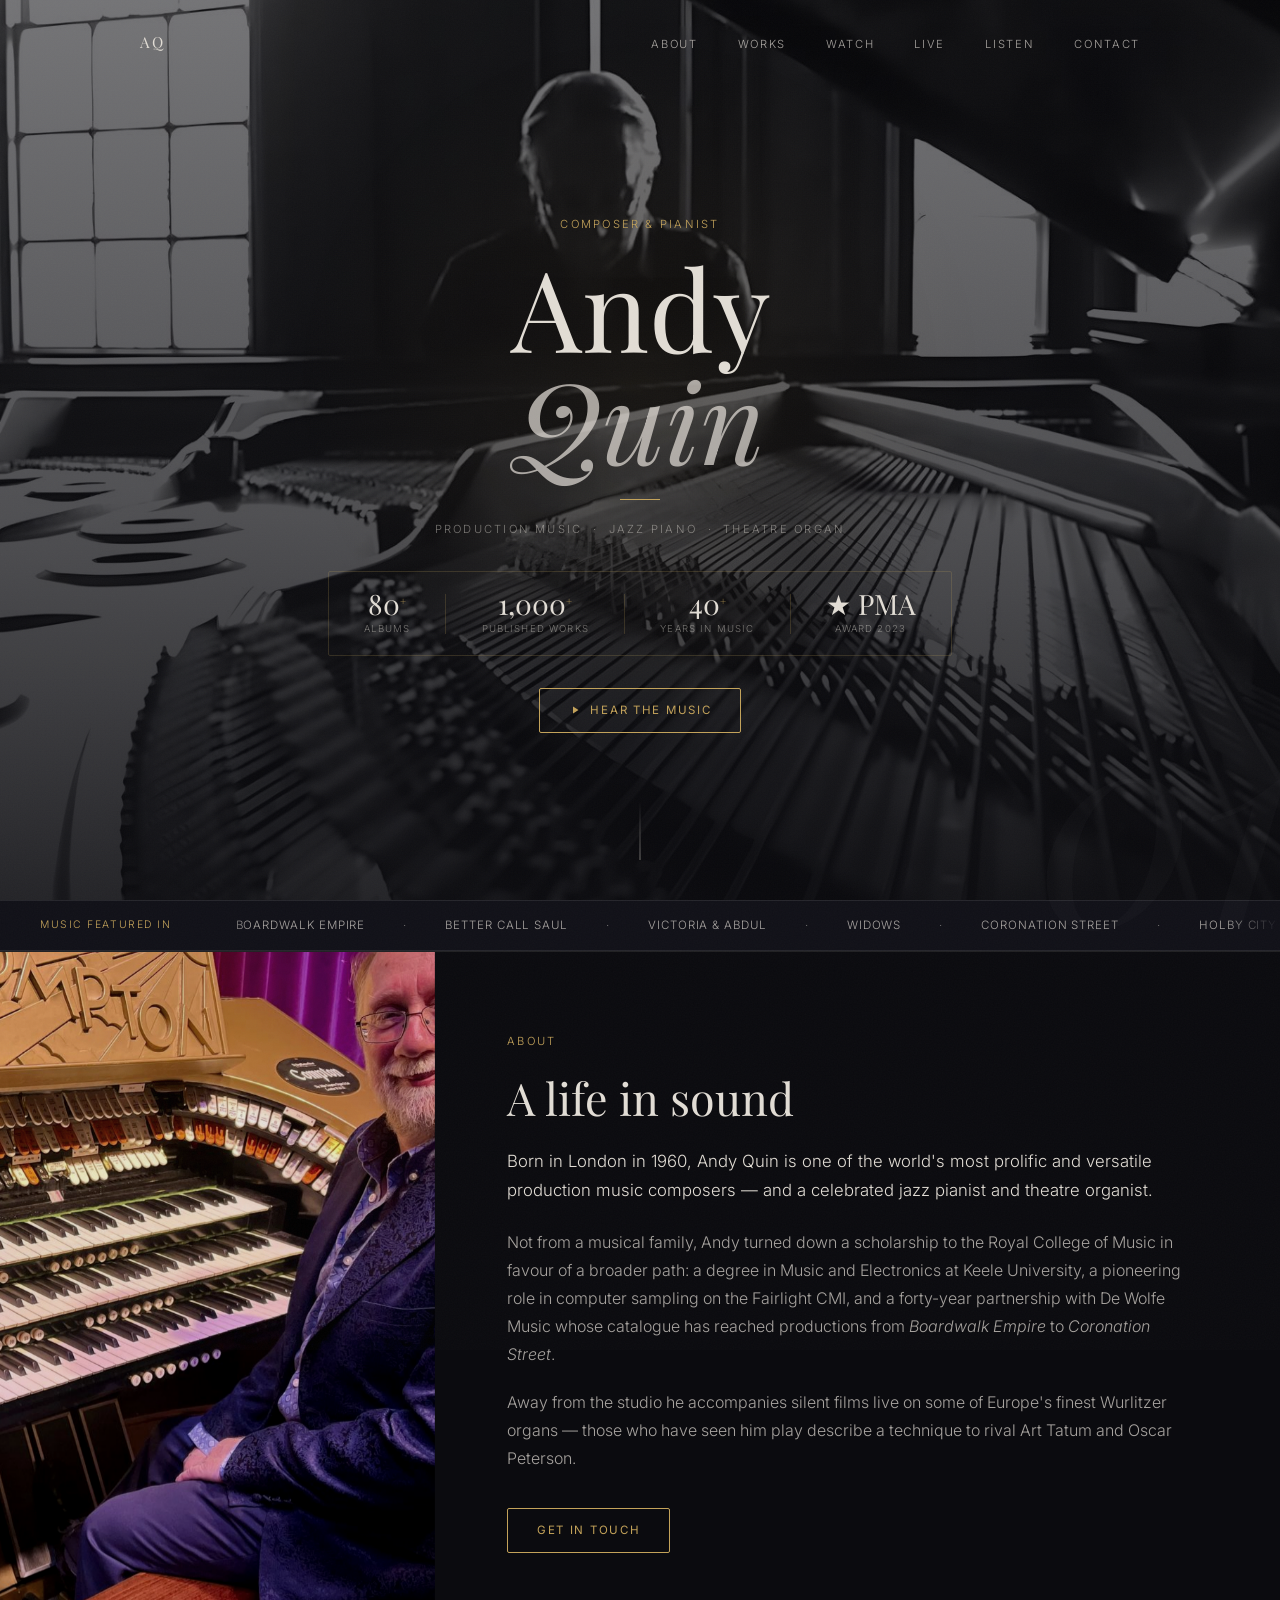
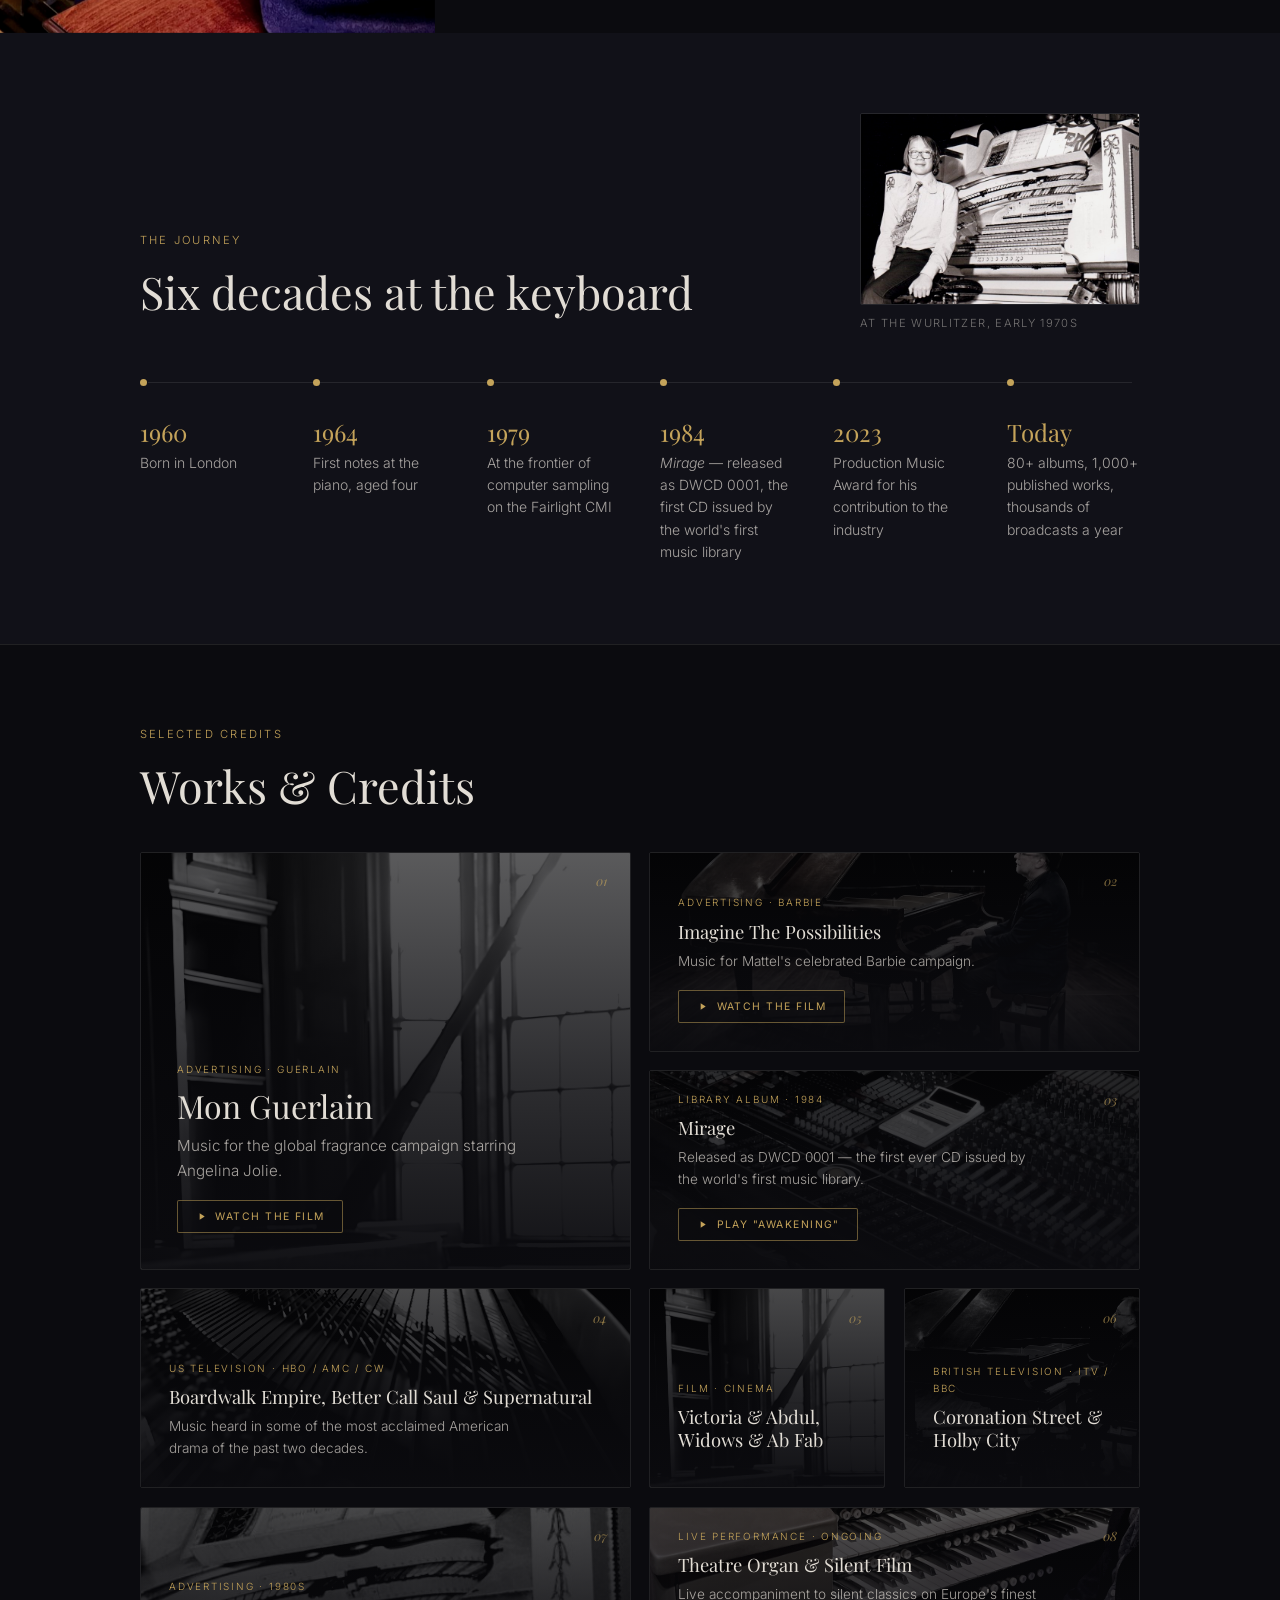
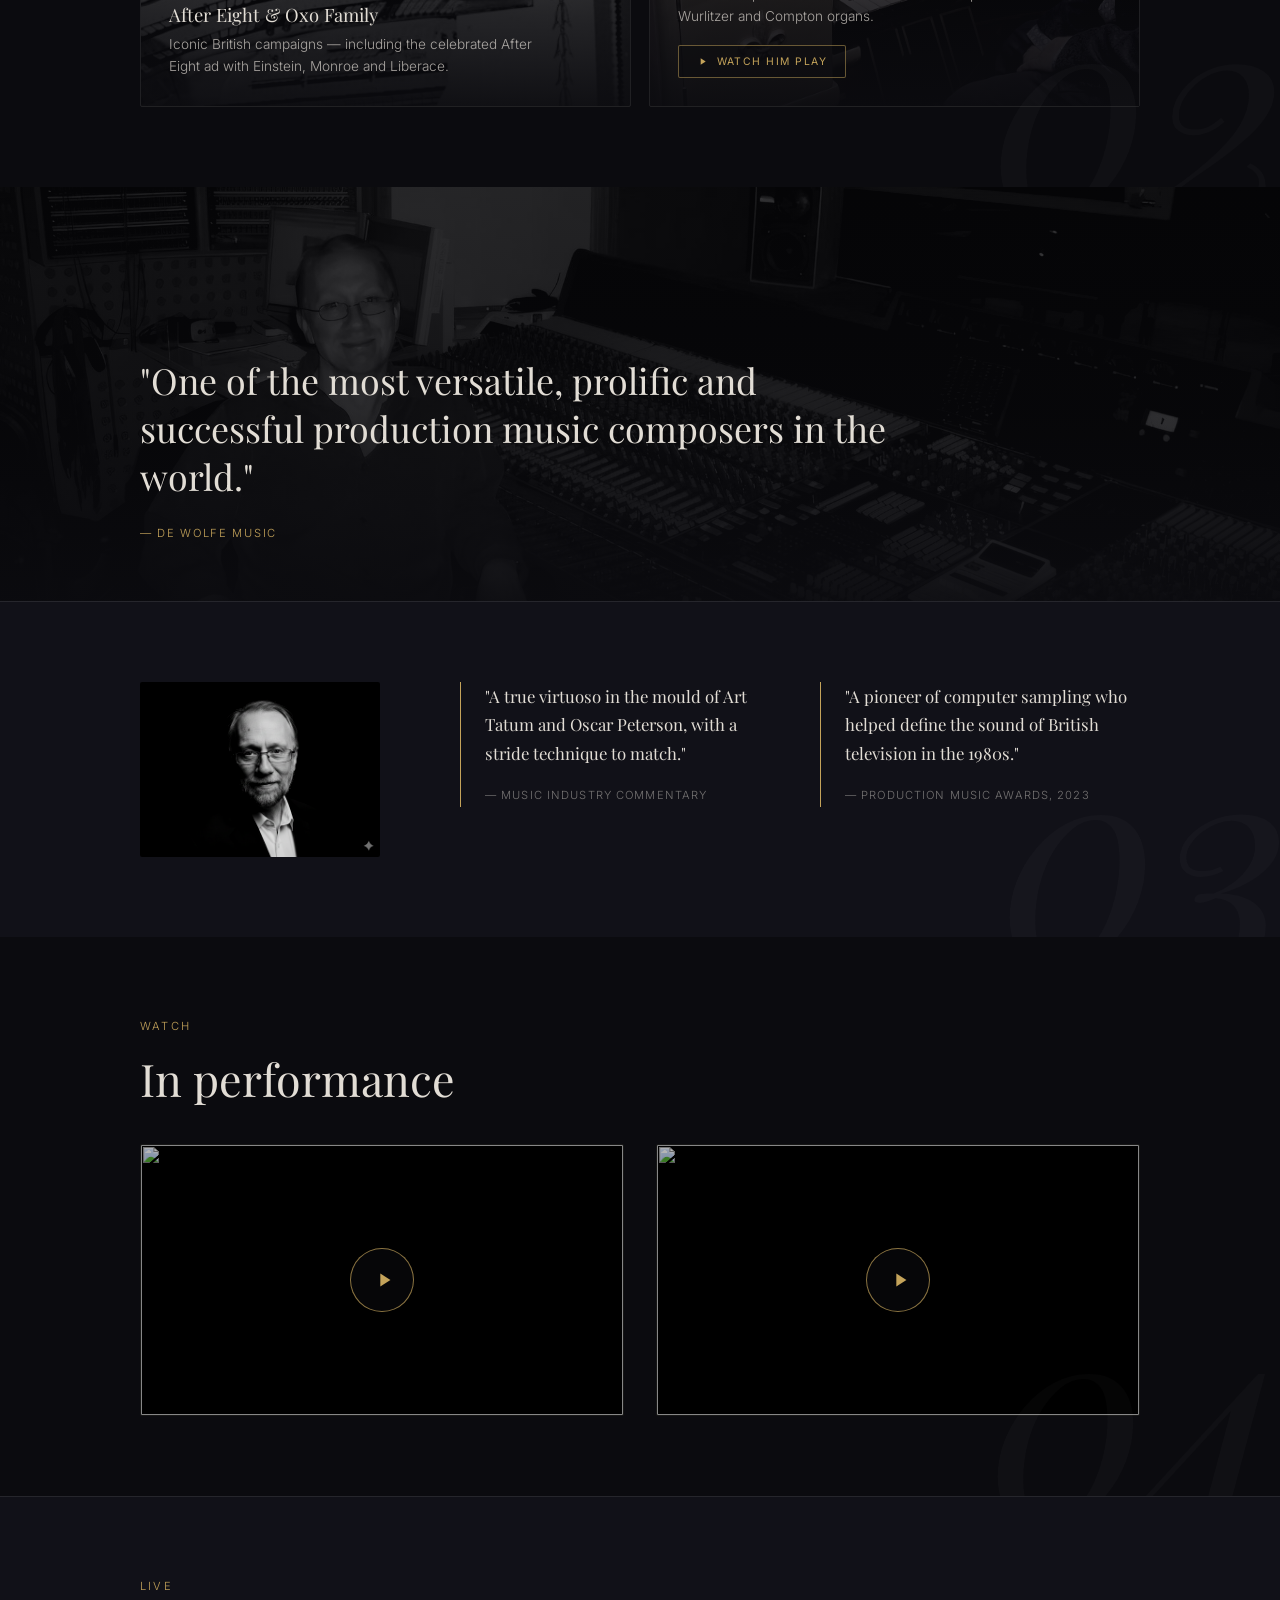
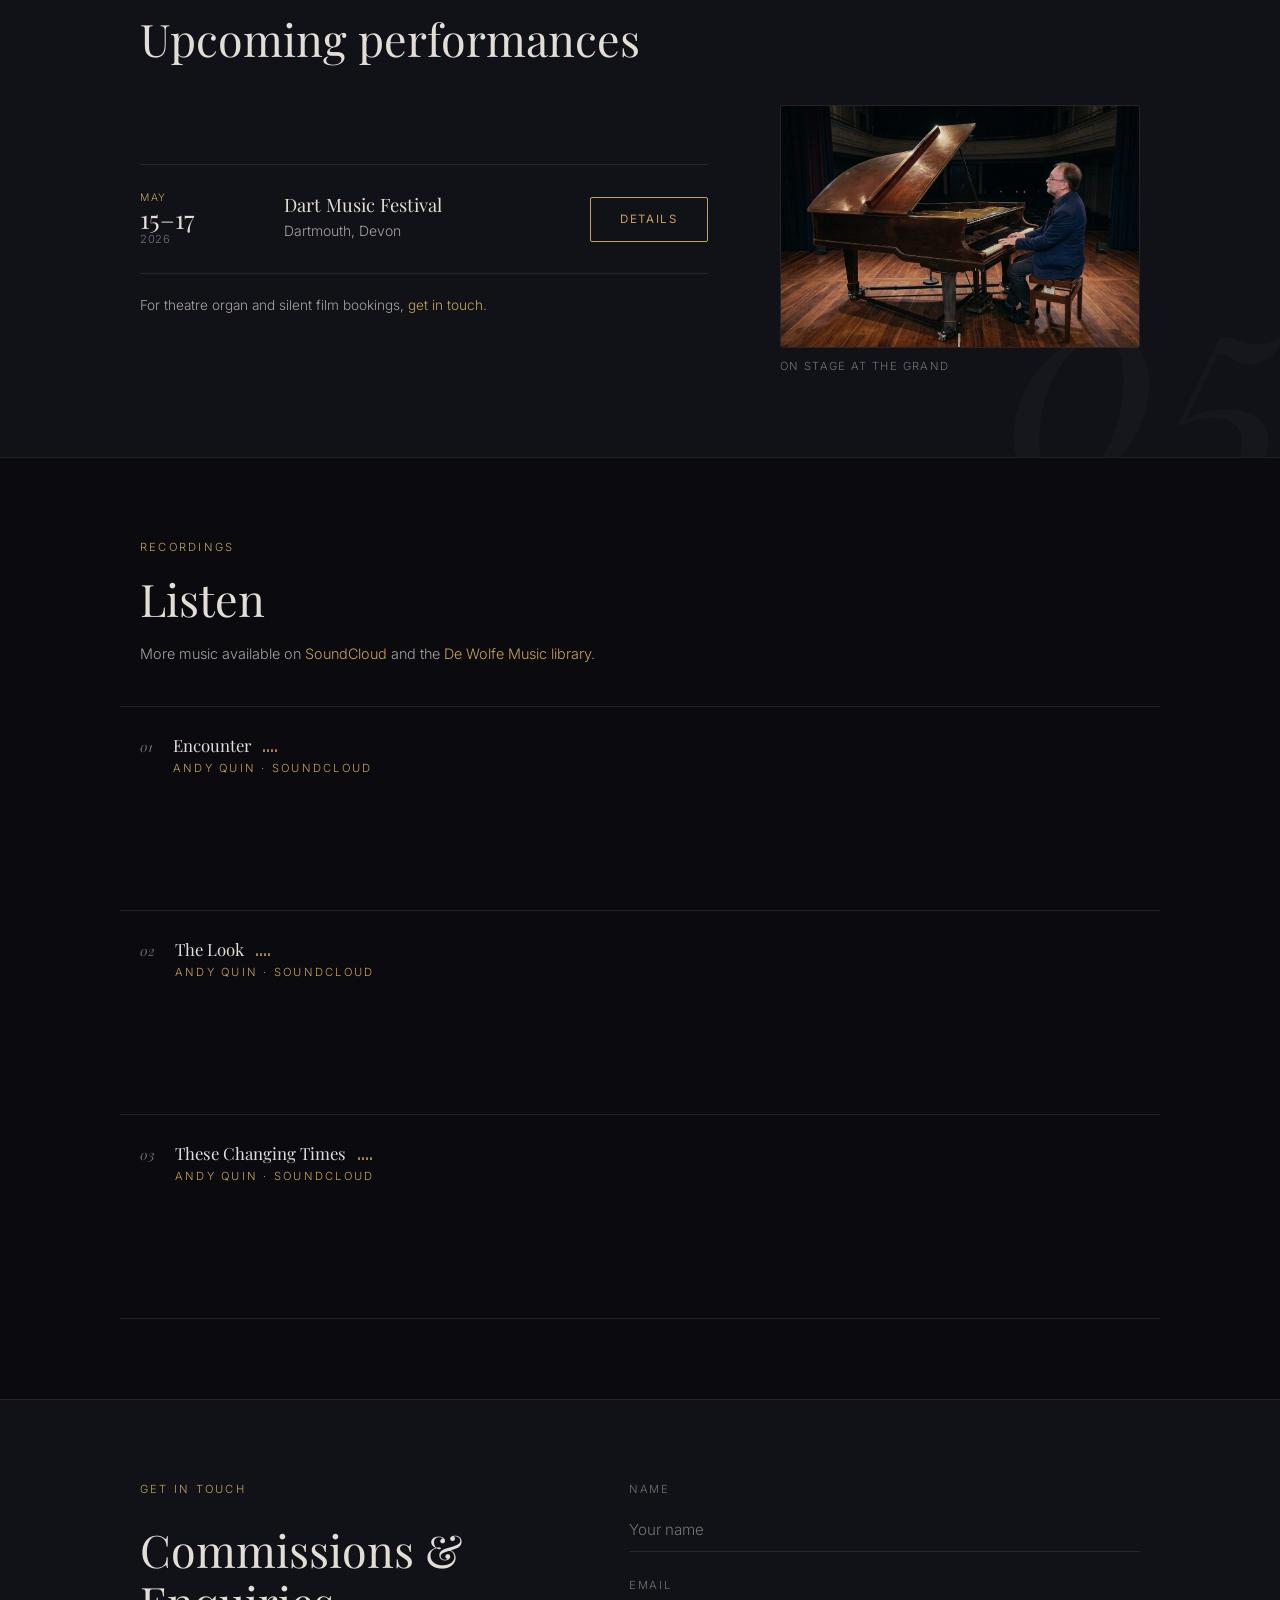
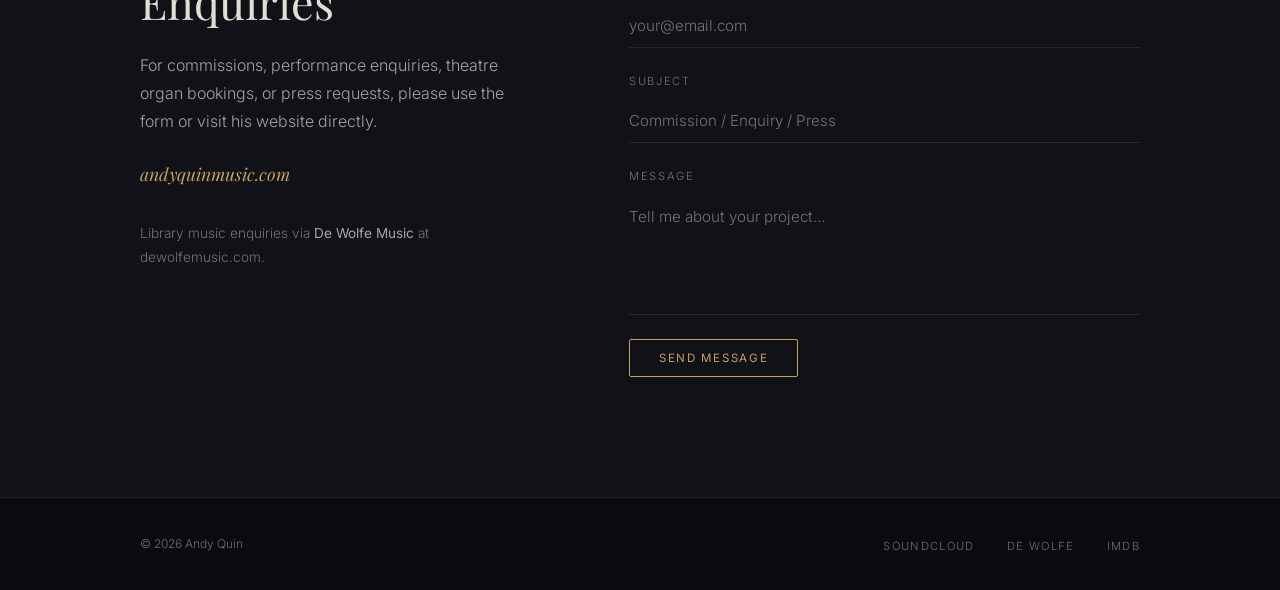
==== commit bb6bb687: "Lead the works mosaic with the Guerlain and Barbie campaigns Eight cards now: Mon Guerlain takes the" ====
--- a/index.html
+++ b/index.html
@@ -276,13 +276,41 @@
       </div>
       <div class="mosaic">
 
-        <article class="mosaic-card mc-feature reveal">
+        <article class="mosaic-card mc-feature has-video reveal">
+          <div class="mc-bg" style="background-image:url('https://i.ytimg.com/vi/Inprnb5oEZI/maxresdefault.jpg'), url('images/tex-window.jpg')" aria-hidden="true"></div>
+          <span class="mc-num" aria-hidden="true">01</span>
+          <div class="mc-content">
+            <span class="mc-type">Advertising · Guerlain</span>
+            <h3>Mon Guerlain</h3>
+            <p>Music for the global fragrance campaign starring Angelina&nbsp;Jolie.</p>
+            <button class="mc-play" data-video="Inprnb5oEZI" data-title="Mon Guerlain — starring Angelina Jolie">
+              <svg viewBox="0 0 24 24" fill="currentColor" aria-hidden="true"><path d="M8 5v14l11-7z"/></svg>
+              Watch the film
+            </button>
+          </div>
+        </article>
+
+        <article class="mosaic-card mc-wide has-video reveal">
+          <div class="mc-bg" style="background-image:url('https://i.ytimg.com/vi/l1vnsqbnAkk/maxresdefault.jpg'), url('images/tex-stage.jpg')" aria-hidden="true"></div>
+          <span class="mc-num" aria-hidden="true">02</span>
+          <div class="mc-content">
+            <span class="mc-type">Advertising · Barbie</span>
+            <h3>Imagine The Possibilities</h3>
+            <p>Music for Mattel's celebrated Barbie campaign.</p>
+            <button class="mc-play" data-video="l1vnsqbnAkk" data-title="Barbie — Imagine The Possibilities">
+              <svg viewBox="0 0 24 24" fill="currentColor" aria-hidden="true"><path d="M8 5v14l11-7z"/></svg>
+              Watch the film
+            </button>
+          </div>
+        </article>
+
+        <article class="mosaic-card mc-wide has-video reveal">
           <div class="mc-bg" style="background-image:url('images/tex-desk.jpg')" aria-hidden="true"></div>
-          <span class="mc-num" aria-hidden="true">01</span>
+          <span class="mc-num" aria-hidden="true">03</span>
           <div class="mc-content">
             <span class="mc-type">Library Album · 1984</span>
             <h3>Mirage</h3>
-            <p>Andy's debut for De Wolfe Music — re-released as DWCD&nbsp;0001, the first ever CD issued by the world's first music library. More than 80 albums have followed.</p>
+            <p>Released as DWCD&nbsp;0001 — the first ever CD issued by the world's first music library.</p>
             <button class="mc-play" data-video="xO_zKhukPrk" data-title="Andy Quin — Awakening">
               <svg viewBox="0 0 24 24" fill="currentColor" aria-hidden="true"><path d="M8 5v14l11-7z"/></svg>
               Play "Awakening"
@@ -292,7 +320,7 @@
 
         <article class="mosaic-card mc-wide reveal">
           <div class="mc-bg" style="background-image:url('images/tex-strings.jpg')" aria-hidden="true"></div>
-          <span class="mc-num" aria-hidden="true">02</span>
+          <span class="mc-num" aria-hidden="true">04</span>
           <div class="mc-content">
             <span class="mc-type">US Television · HBO / AMC / CW</span>
             <h3>Boardwalk Empire, Better Call Saul &amp; Supernatural</h3>
@@ -302,16 +330,16 @@
 
         <article class="mosaic-card reveal">
           <div class="mc-bg" style="background-image:url('images/tex-window.jpg')" aria-hidden="true"></div>
-          <span class="mc-num" aria-hidden="true">03</span>
+          <span class="mc-num" aria-hidden="true">05</span>
           <div class="mc-content">
             <span class="mc-type">Film · Cinema</span>
-            <h3>Victoria &amp; Abdul, Widows &amp; Ab&nbsp;Fab: The&nbsp;Movie</h3>
+            <h3>Victoria &amp; Abdul, Widows &amp; Ab&nbsp;Fab</h3>
           </div>
         </article>
 
         <article class="mosaic-card reveal">
           <div class="mc-bg" style="background-image:url('images/tex-stage.jpg')" aria-hidden="true"></div>
-          <span class="mc-num" aria-hidden="true">04</span>
+          <span class="mc-num" aria-hidden="true">06</span>
           <div class="mc-content">
             <span class="mc-type">British Television · ITV / BBC</span>
             <h3>Coronation Street &amp; Holby City</h3>
@@ -320,7 +348,7 @@
 
         <article class="mosaic-card mc-wide reveal">
           <div class="mc-bg" style="background-image:url('images/tex-young.jpg')" aria-hidden="true"></div>
-          <span class="mc-num" aria-hidden="true">05</span>
+          <span class="mc-num" aria-hidden="true">07</span>
           <div class="mc-content">
             <span class="mc-type">Advertising · 1980s</span>
             <h3>After Eight &amp; Oxo Family</h3>
@@ -328,9 +356,9 @@
           </div>
         </article>
 
-        <article class="mosaic-card mc-wide reveal">
+        <article class="mosaic-card mc-wide has-video reveal">
           <div class="mc-bg" style="background-image:url('images/tex-keys.jpg')" aria-hidden="true"></div>
-          <span class="mc-num" aria-hidden="true">06</span>
+          <span class="mc-num" aria-hidden="true">08</span>
           <div class="mc-content">
             <span class="mc-type">Live Performance · Ongoing</span>
             <h3>Theatre Organ &amp; Silent Film</h3>
--- a/styles.css
+++ b/styles.css
@@ -606,6 +606,13 @@
   transform: scale(1.07);
   filter: grayscale(.75) brightness(.5) contrast(1.15);
 }
+/* Cards backed by real footage: the frame is content, not just texture,
+   so it sits brighter and warms toward colour on hover */
+.has-video .mc-bg { filter: grayscale(.85) brightness(.52) contrast(1.1); }
+.has-video:hover .mc-bg {
+  transform: scale(1.07);
+  filter: grayscale(.35) brightness(.62) contrast(1.08);
+}
 /* Legibility scrim */
 .mosaic-card::before {
   content: '';
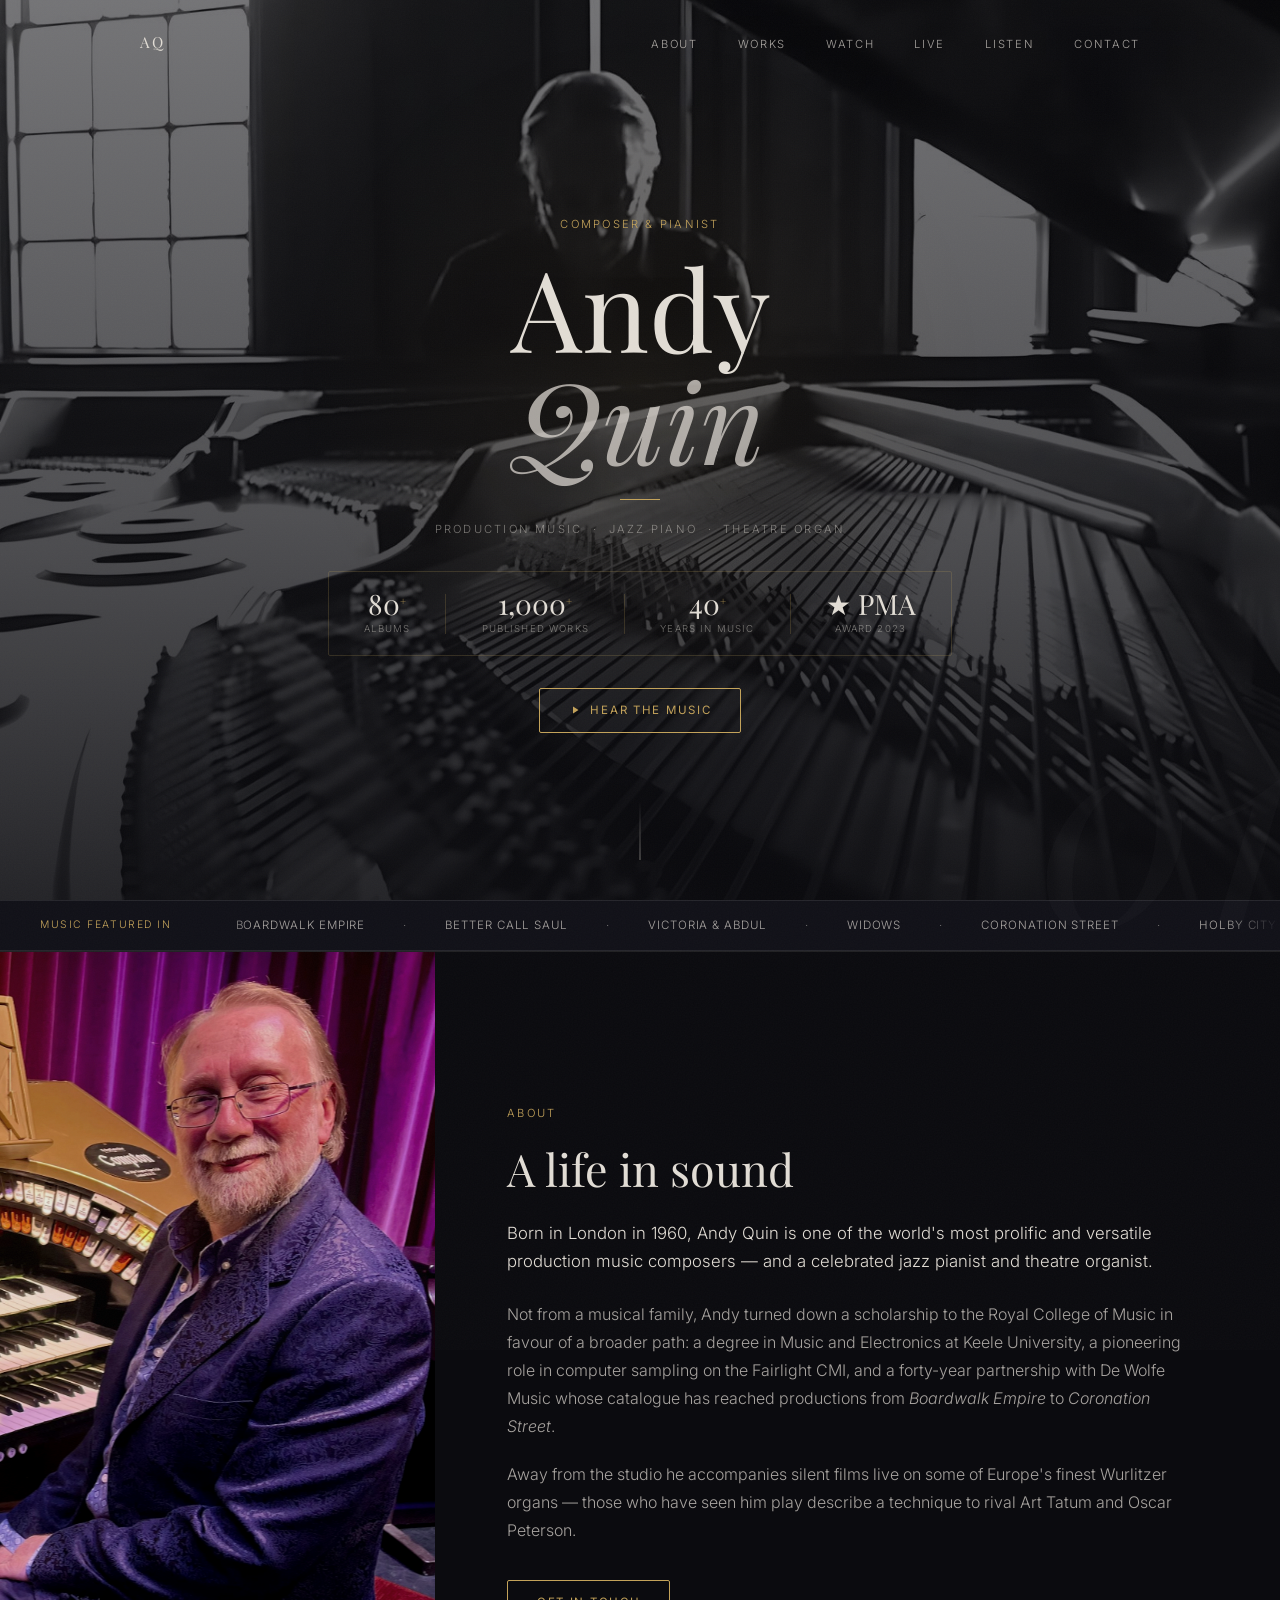
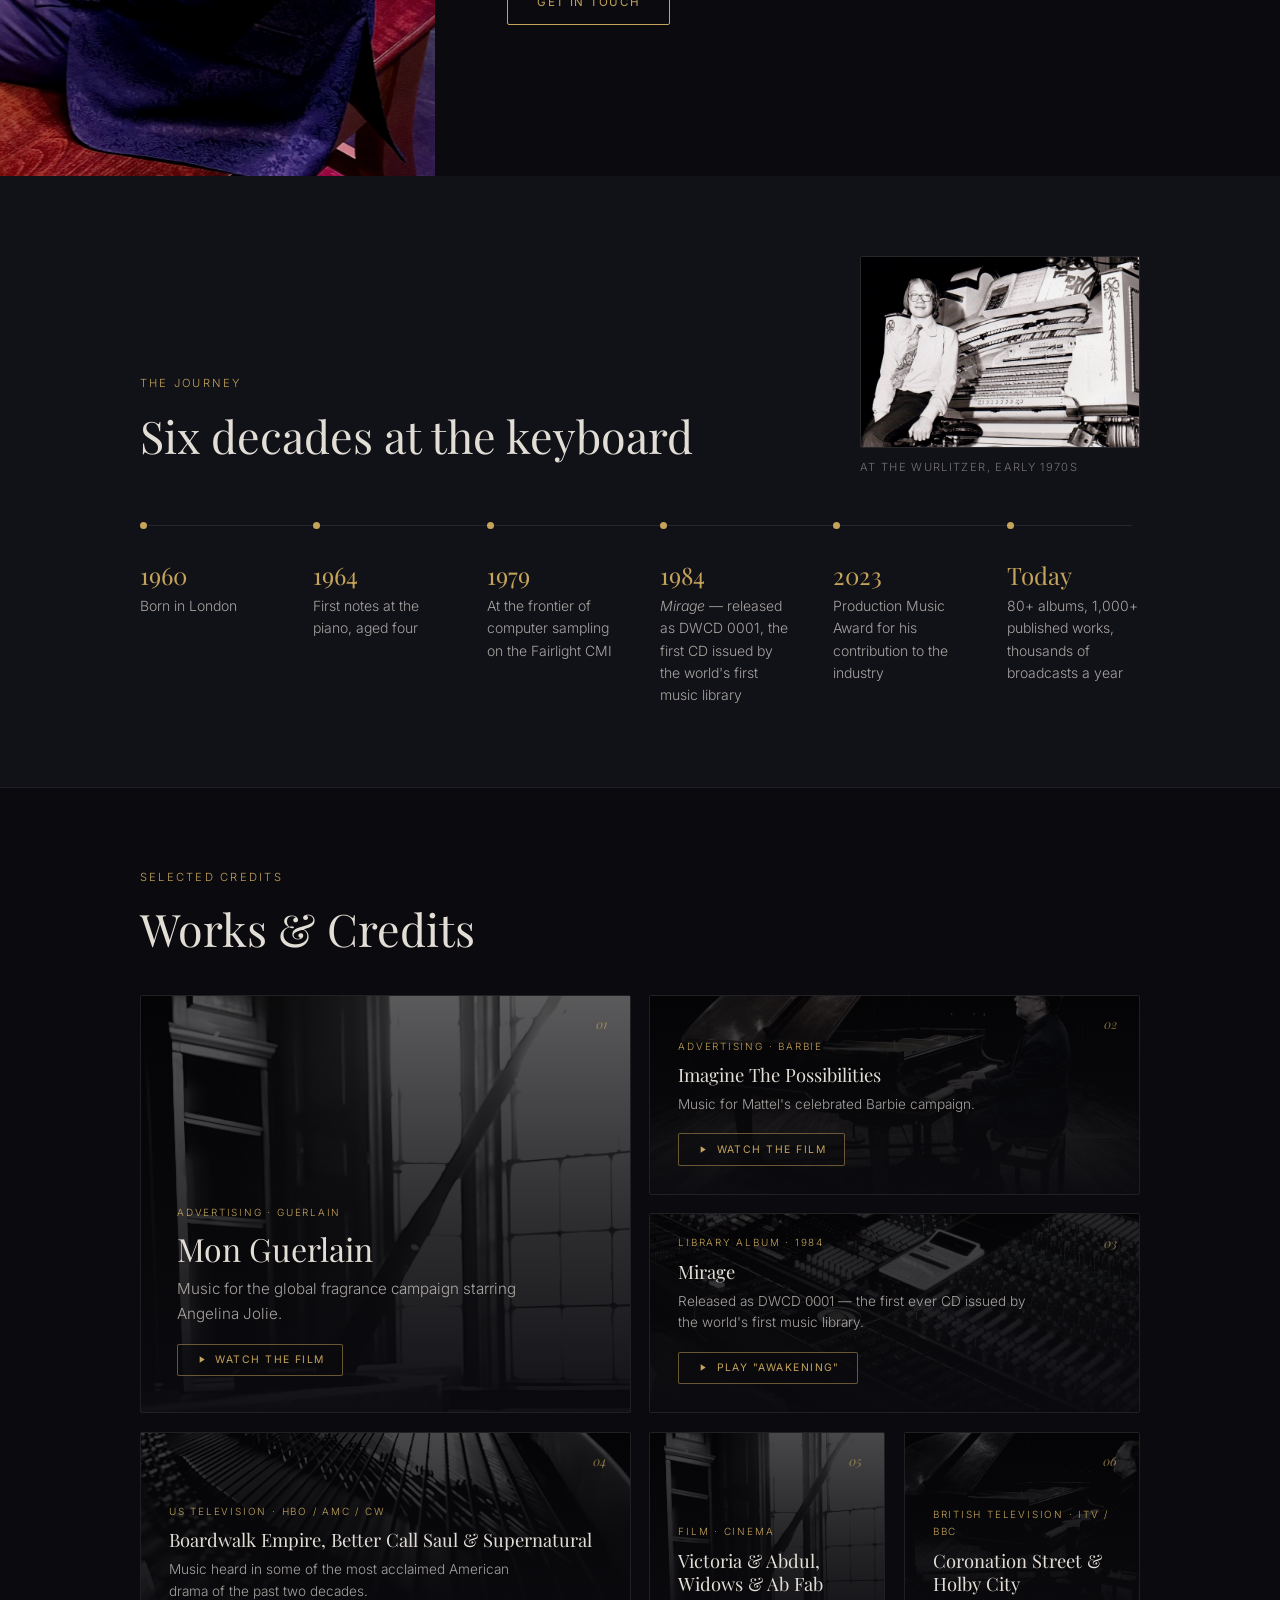
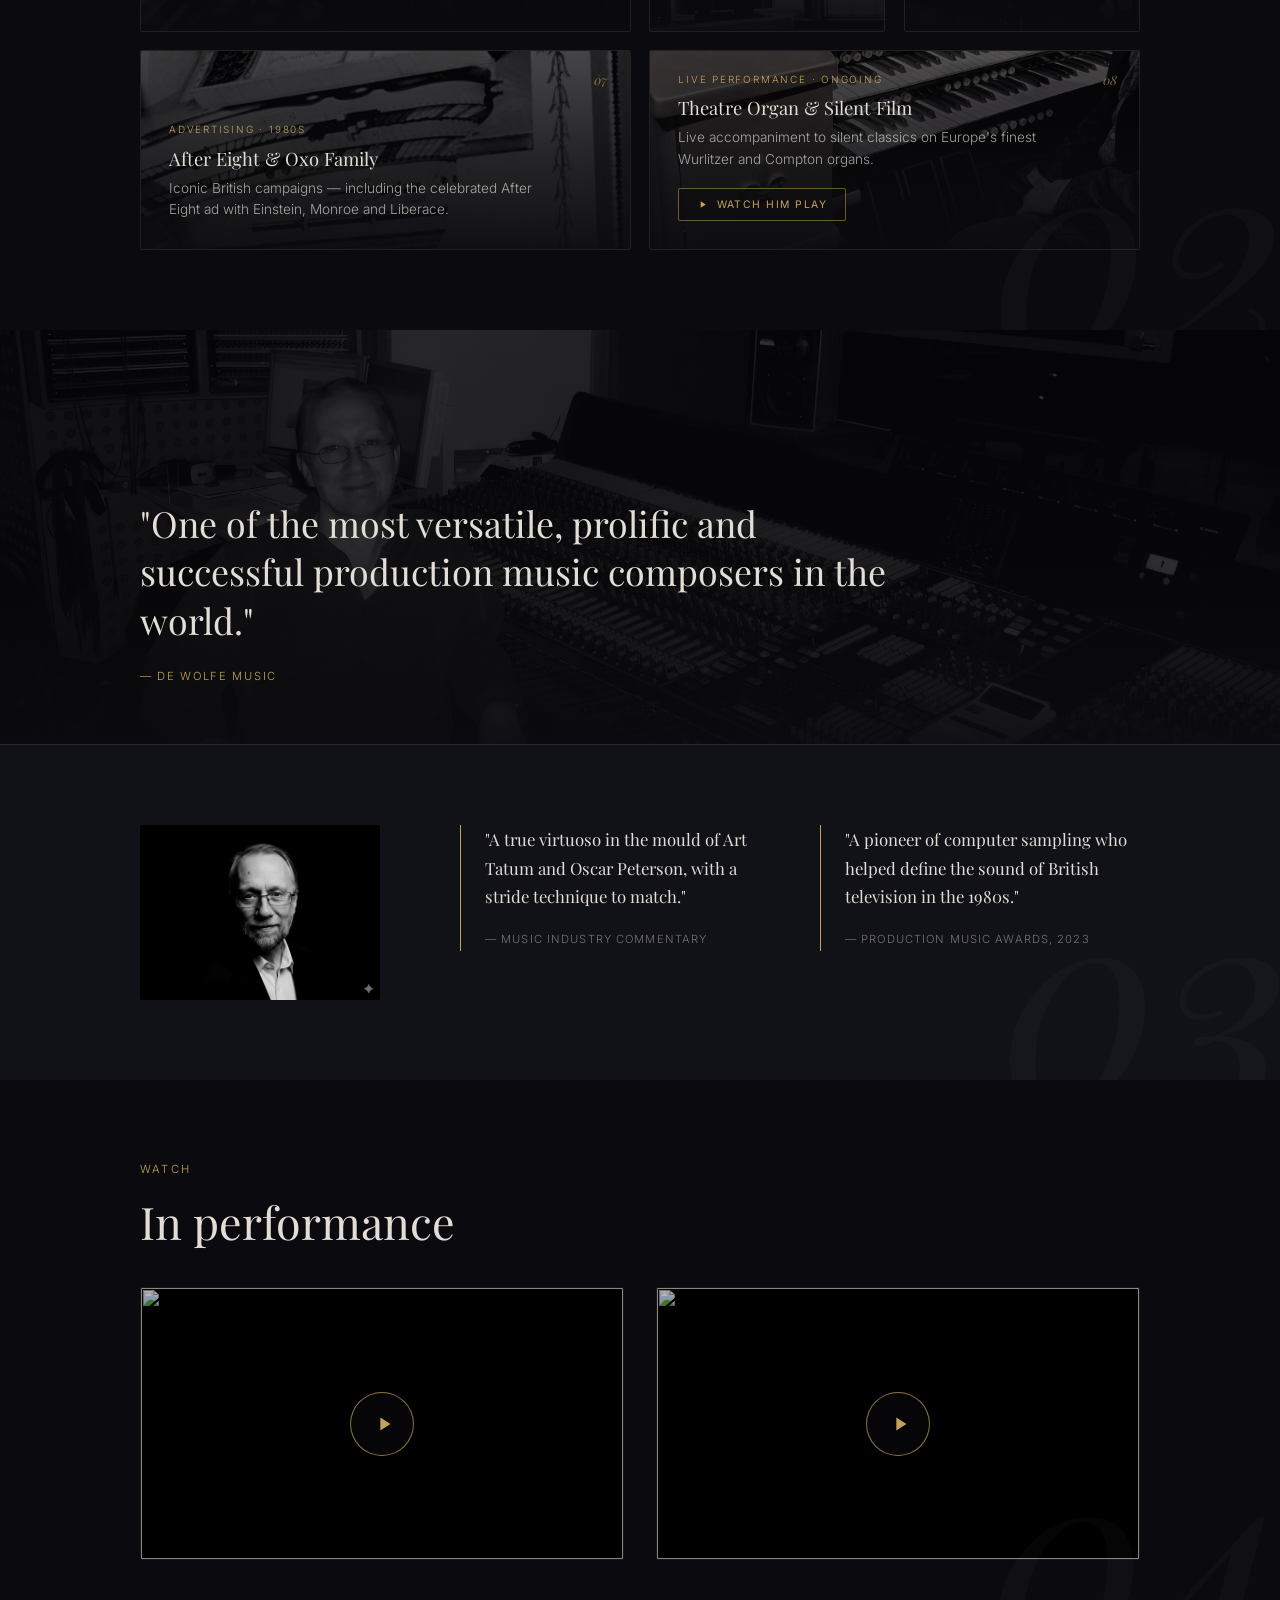
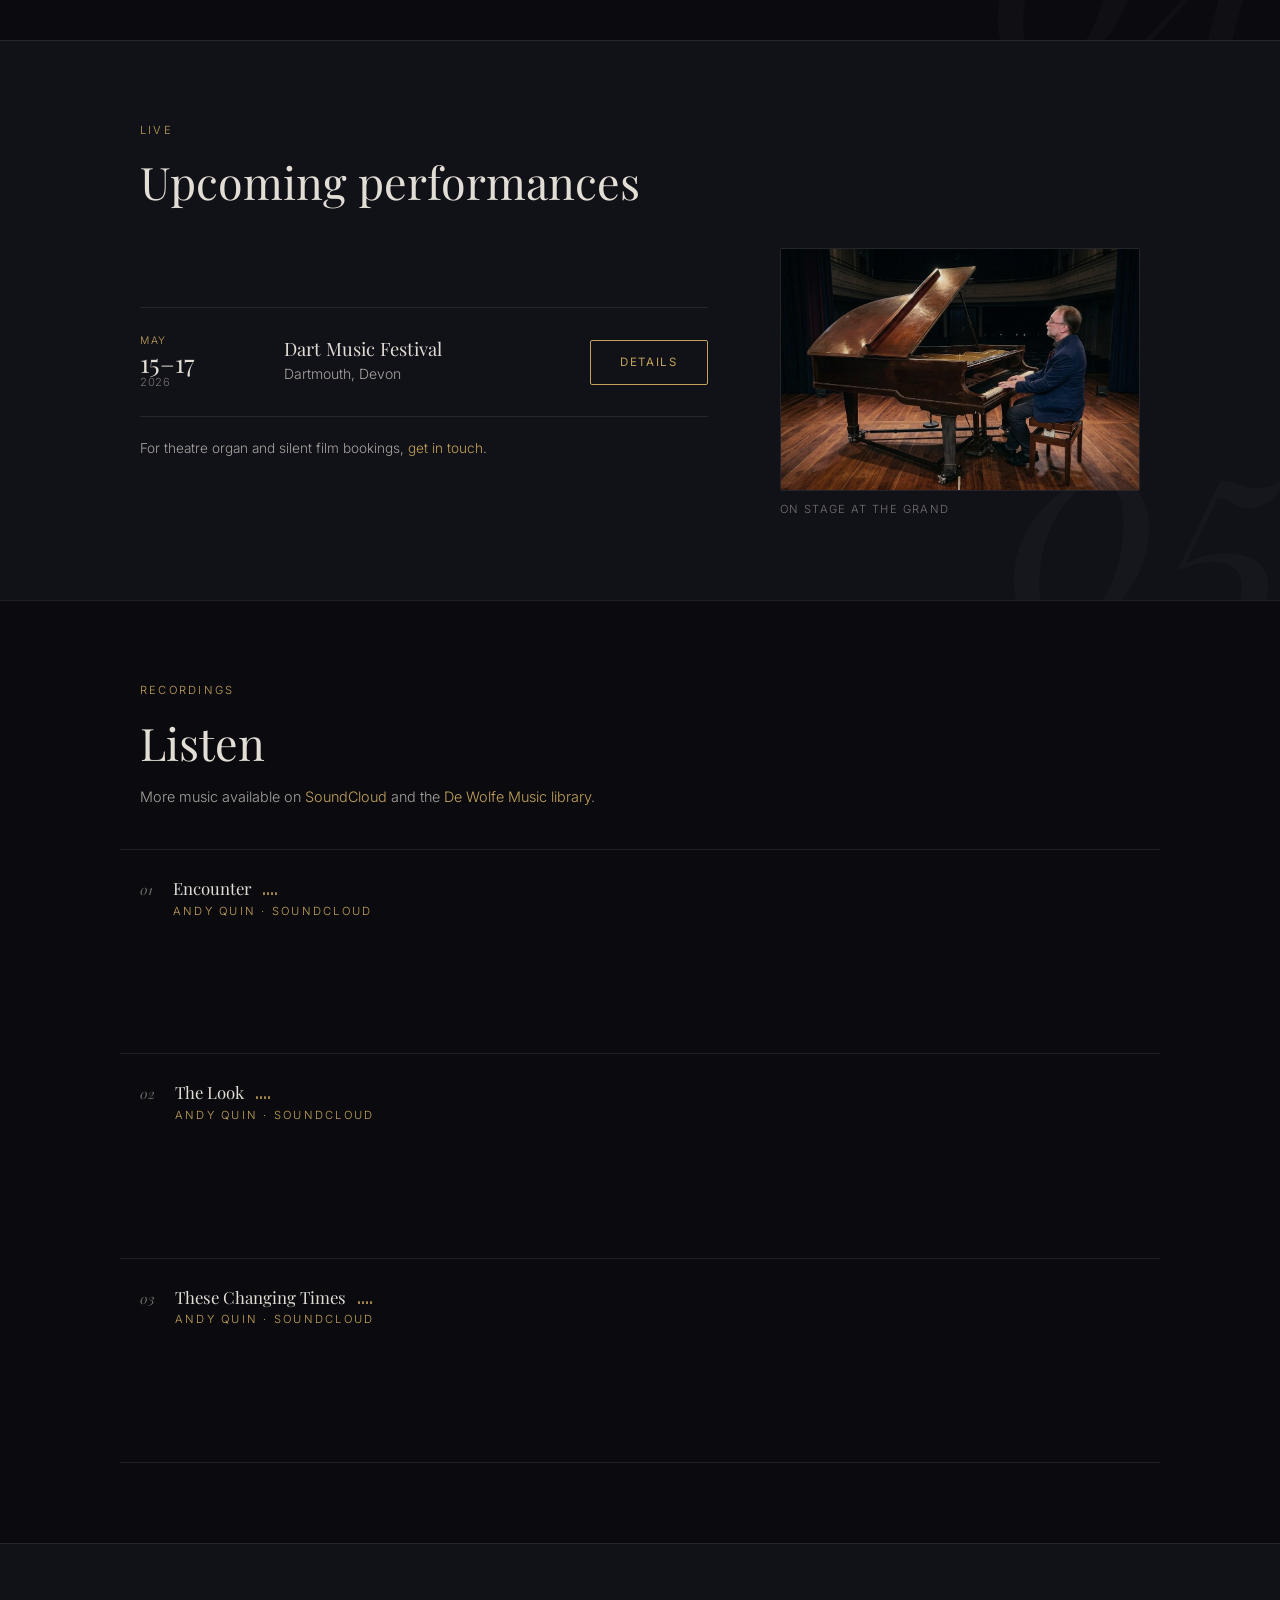
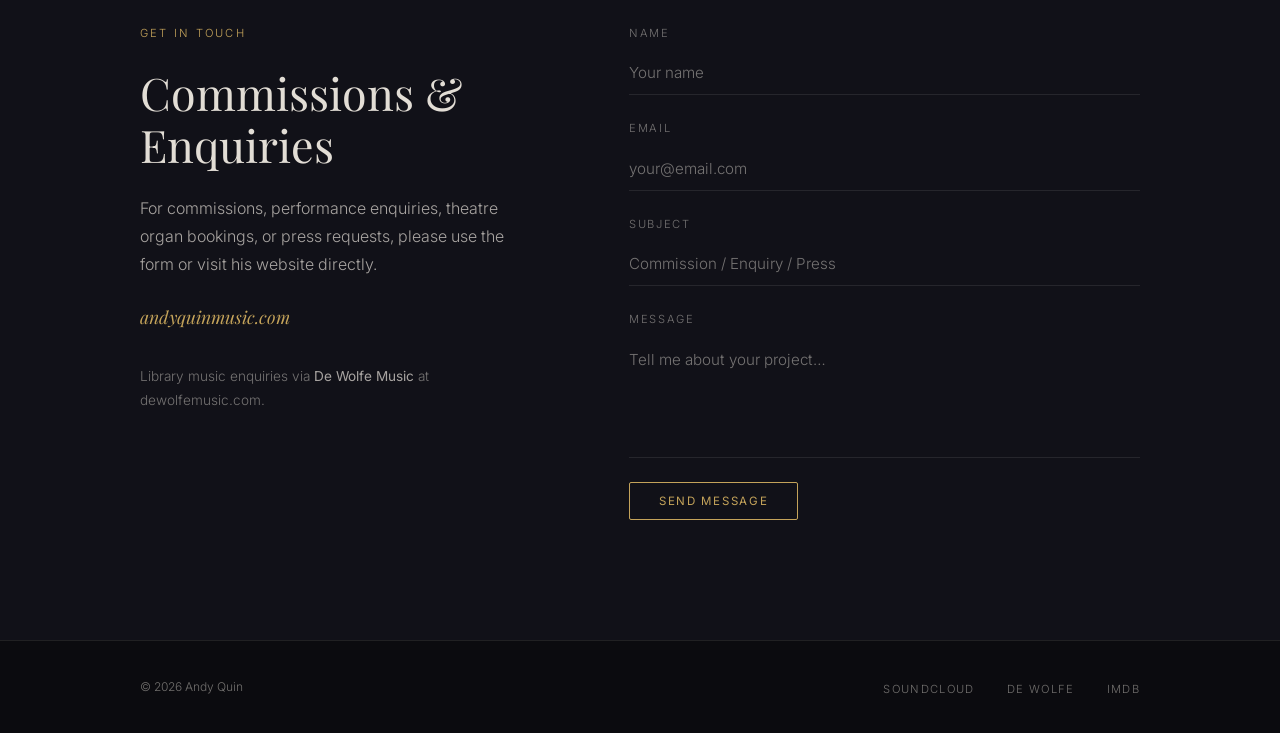
==== commit ee1393f0: "Reframe the About portrait and anchor its motion to the top edge Cut a dedicated portrait crop from " ====
--- a/index.html
+++ b/index.html
@@ -211,7 +211,7 @@
     <div class="container two-col reveal">
       <div class="about-image clip-reveal">
         <div class="image-frame">
-          <img src="images/andy-organ.jpg" alt="Andy Quin smiling at the console of a golden Compton theatre organ" loading="lazy" width="1600" height="1200" />
+          <img src="images/andy-organ-portrait.jpg" alt="Andy Quin smiling at the console of a golden Compton theatre organ" loading="lazy" width="1200" height="2272" />
         </div>
       </div>
       <div class="about-text">
--- a/styles.css
+++ b/styles.css
@@ -1495,13 +1495,14 @@
   .about-image .image-frame::before { display: none; }
   .about-image .image-frame img {
     width: 100%;
-    /* Oversized within the frame so scroll parallax has travel room */
-    height: 124%;
+    height: 100%;
     object-fit: cover;
-    /* Andy sits on the right of the source photo — keep him in frame */
-    object-position: 72% 35%;
+    object-position: 50% 0%;
     border-radius: 0;
     filter: brightness(.9) contrast(1.05) saturate(.85);
+    /* Scroll motion is a slow push-in anchored to the top edge, so Andy's
+       head stays pinned in frame while the image breathes */
+    transform-origin: 50% 0%;
     will-change: transform;
   }
   .about-text {
